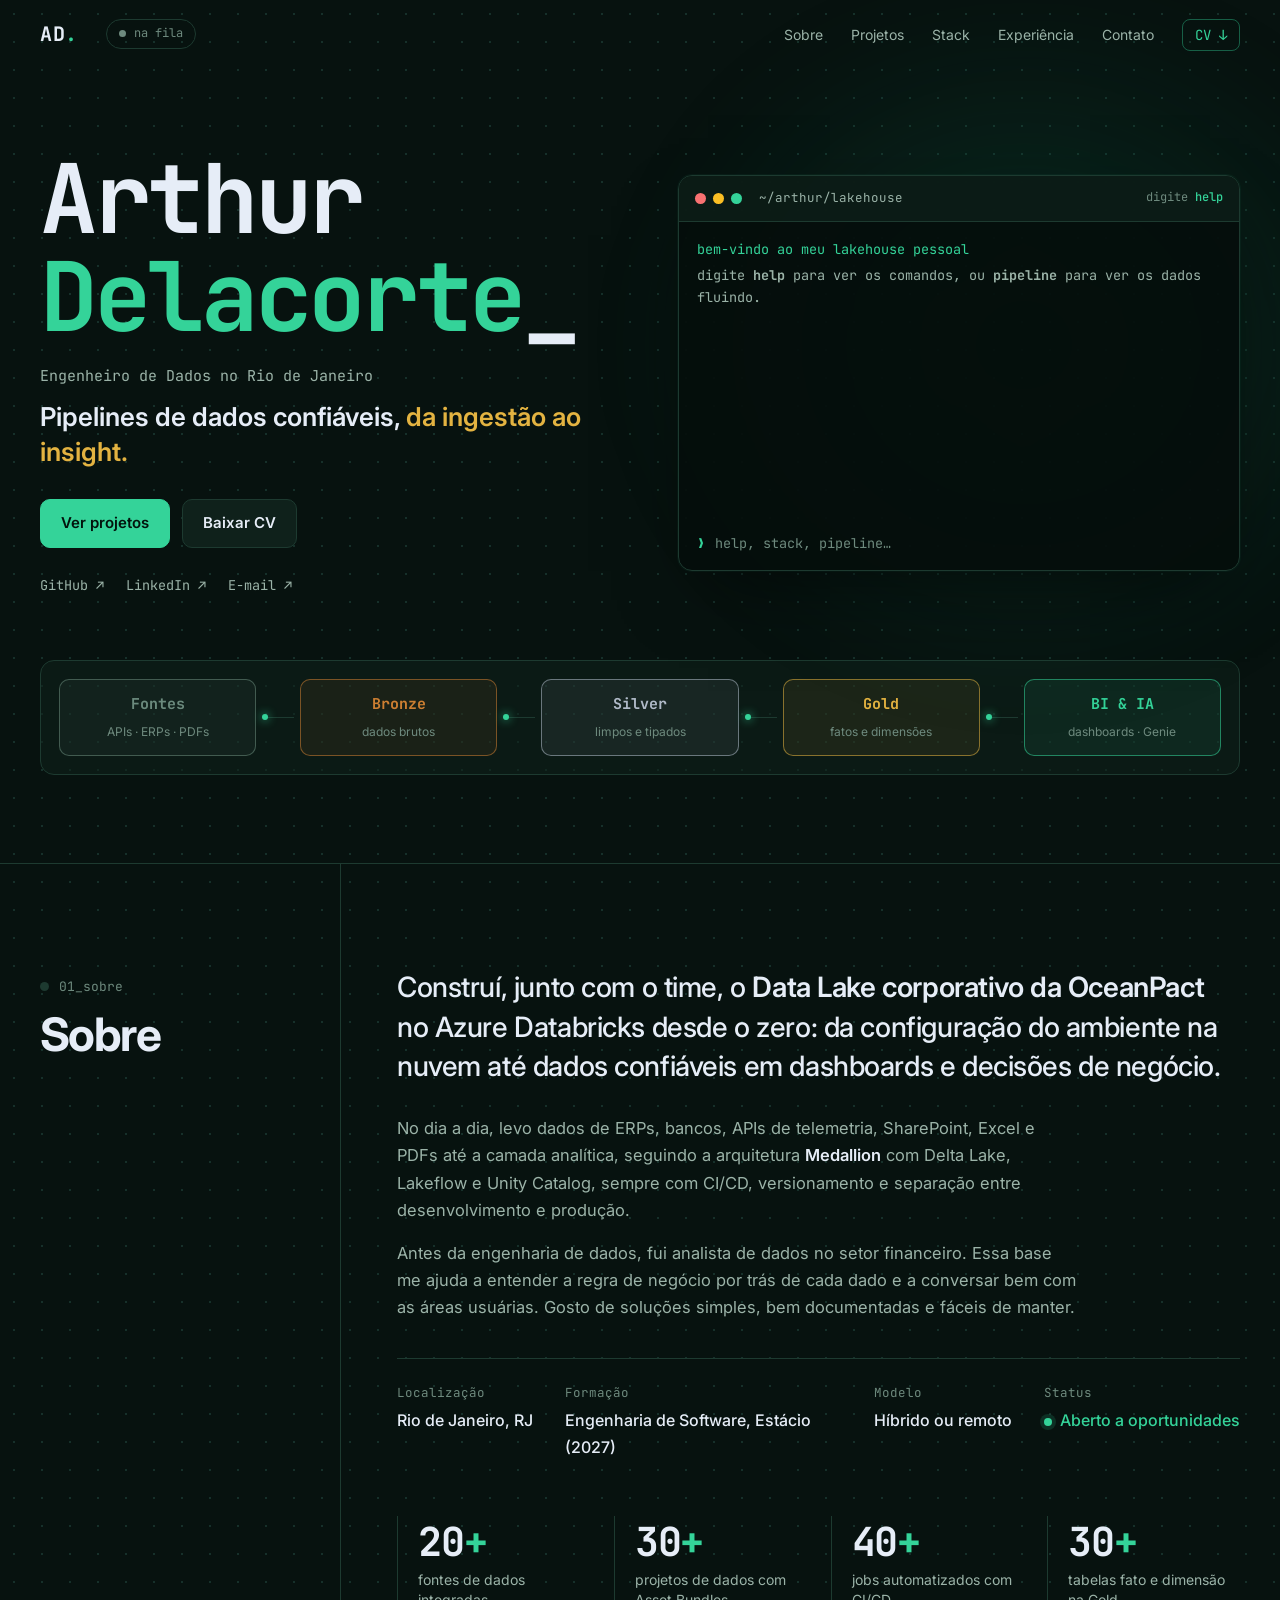
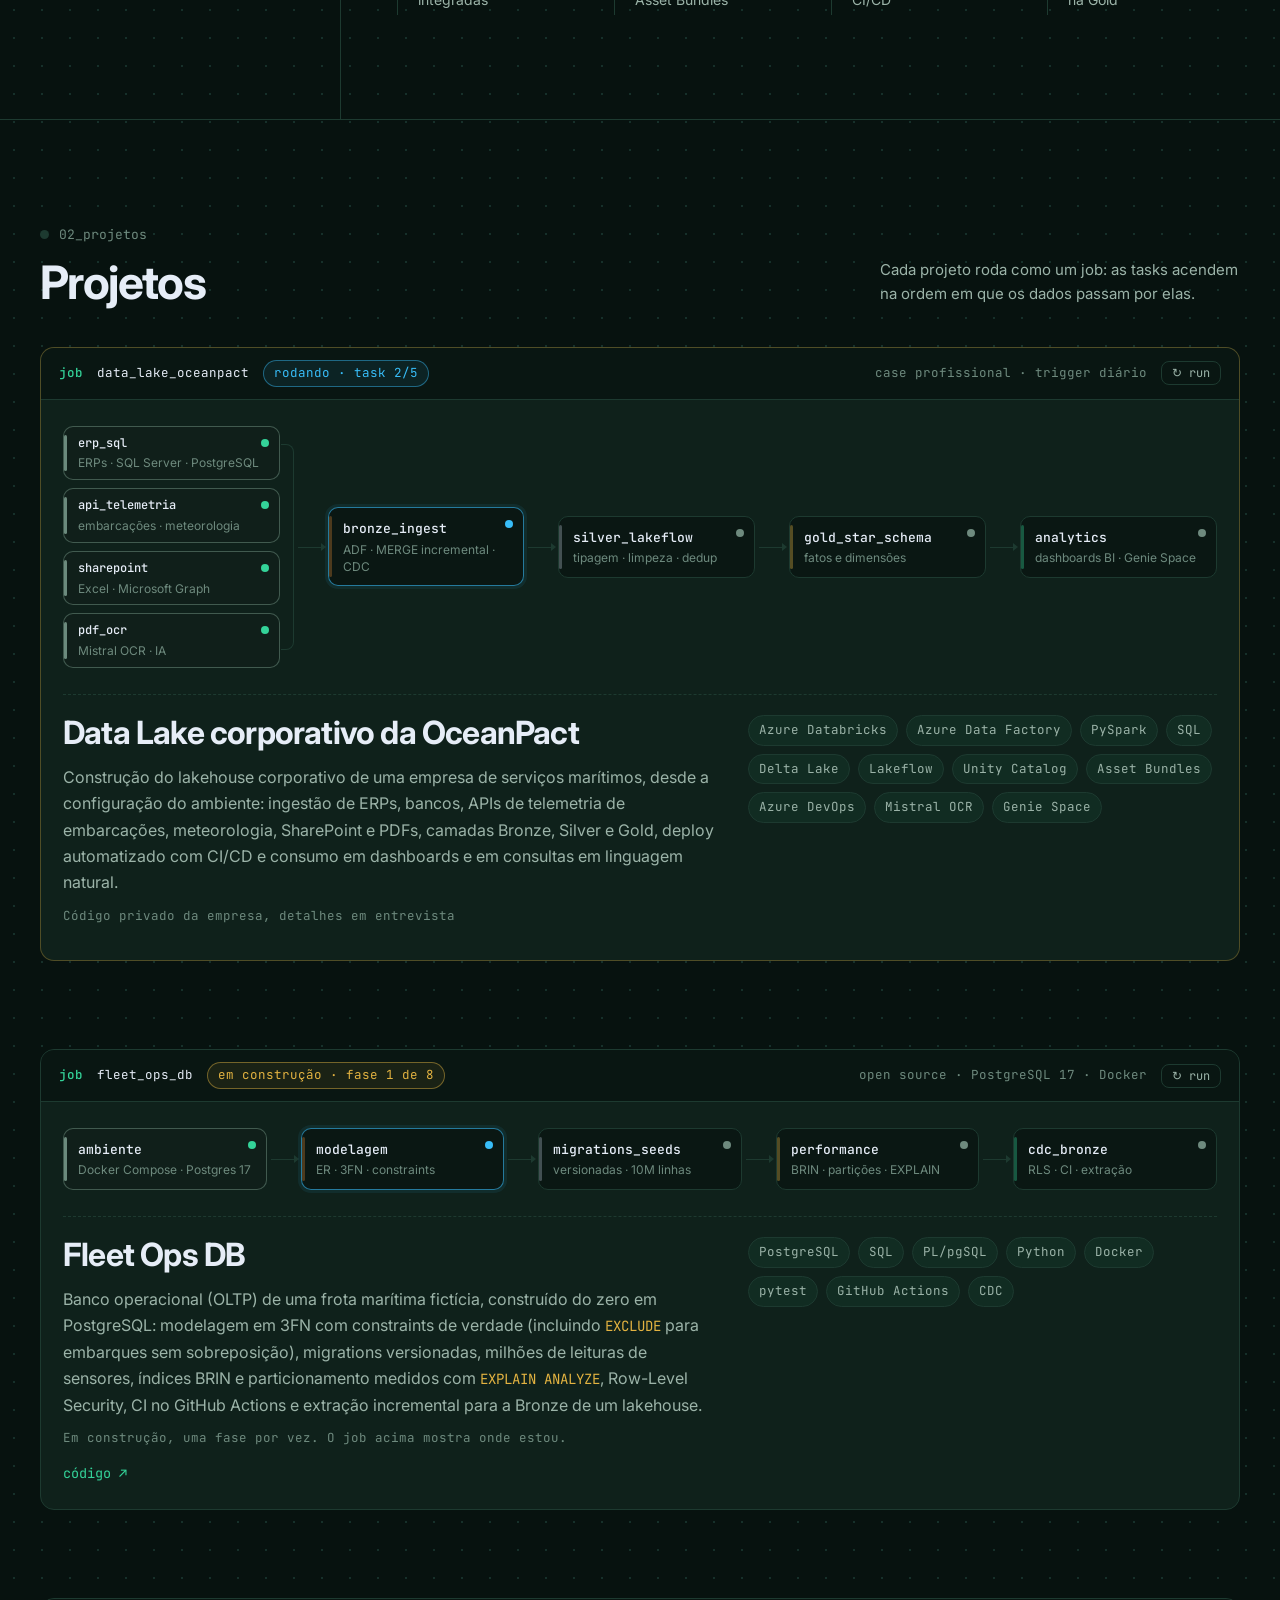
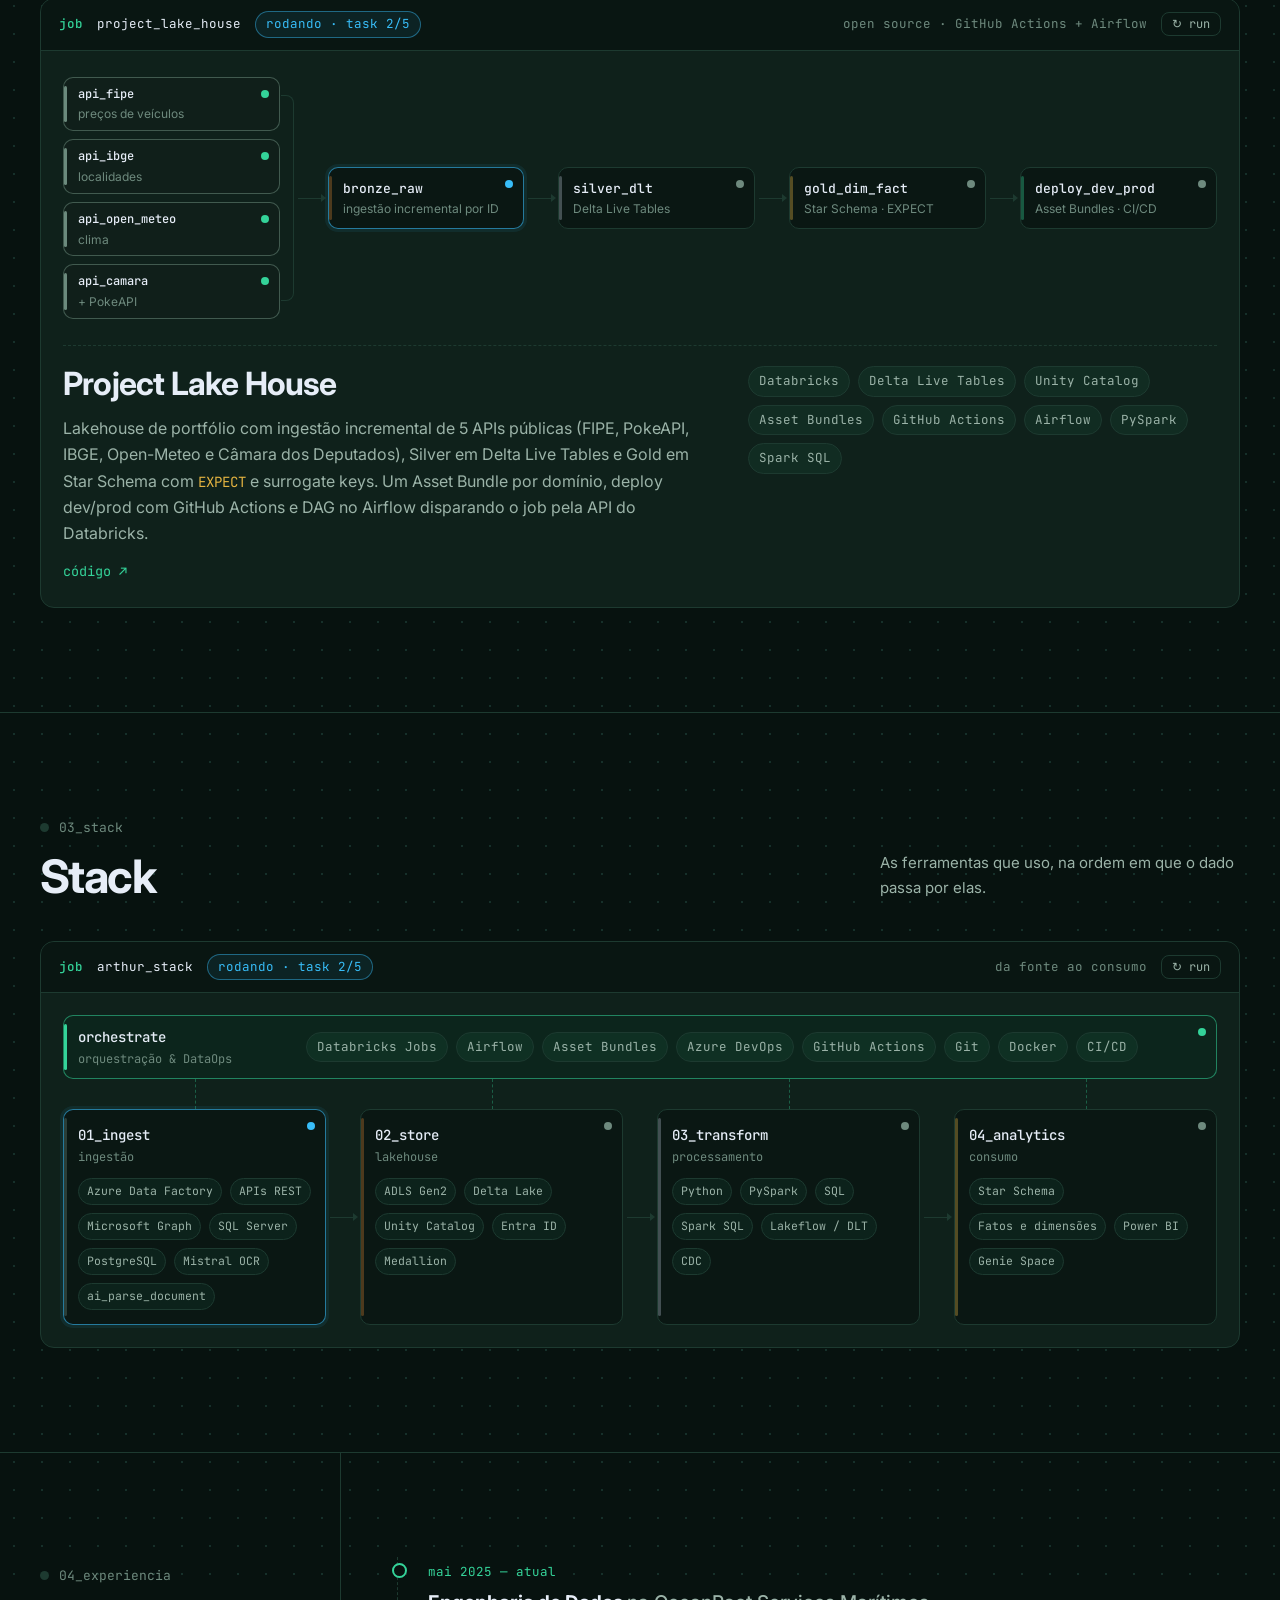
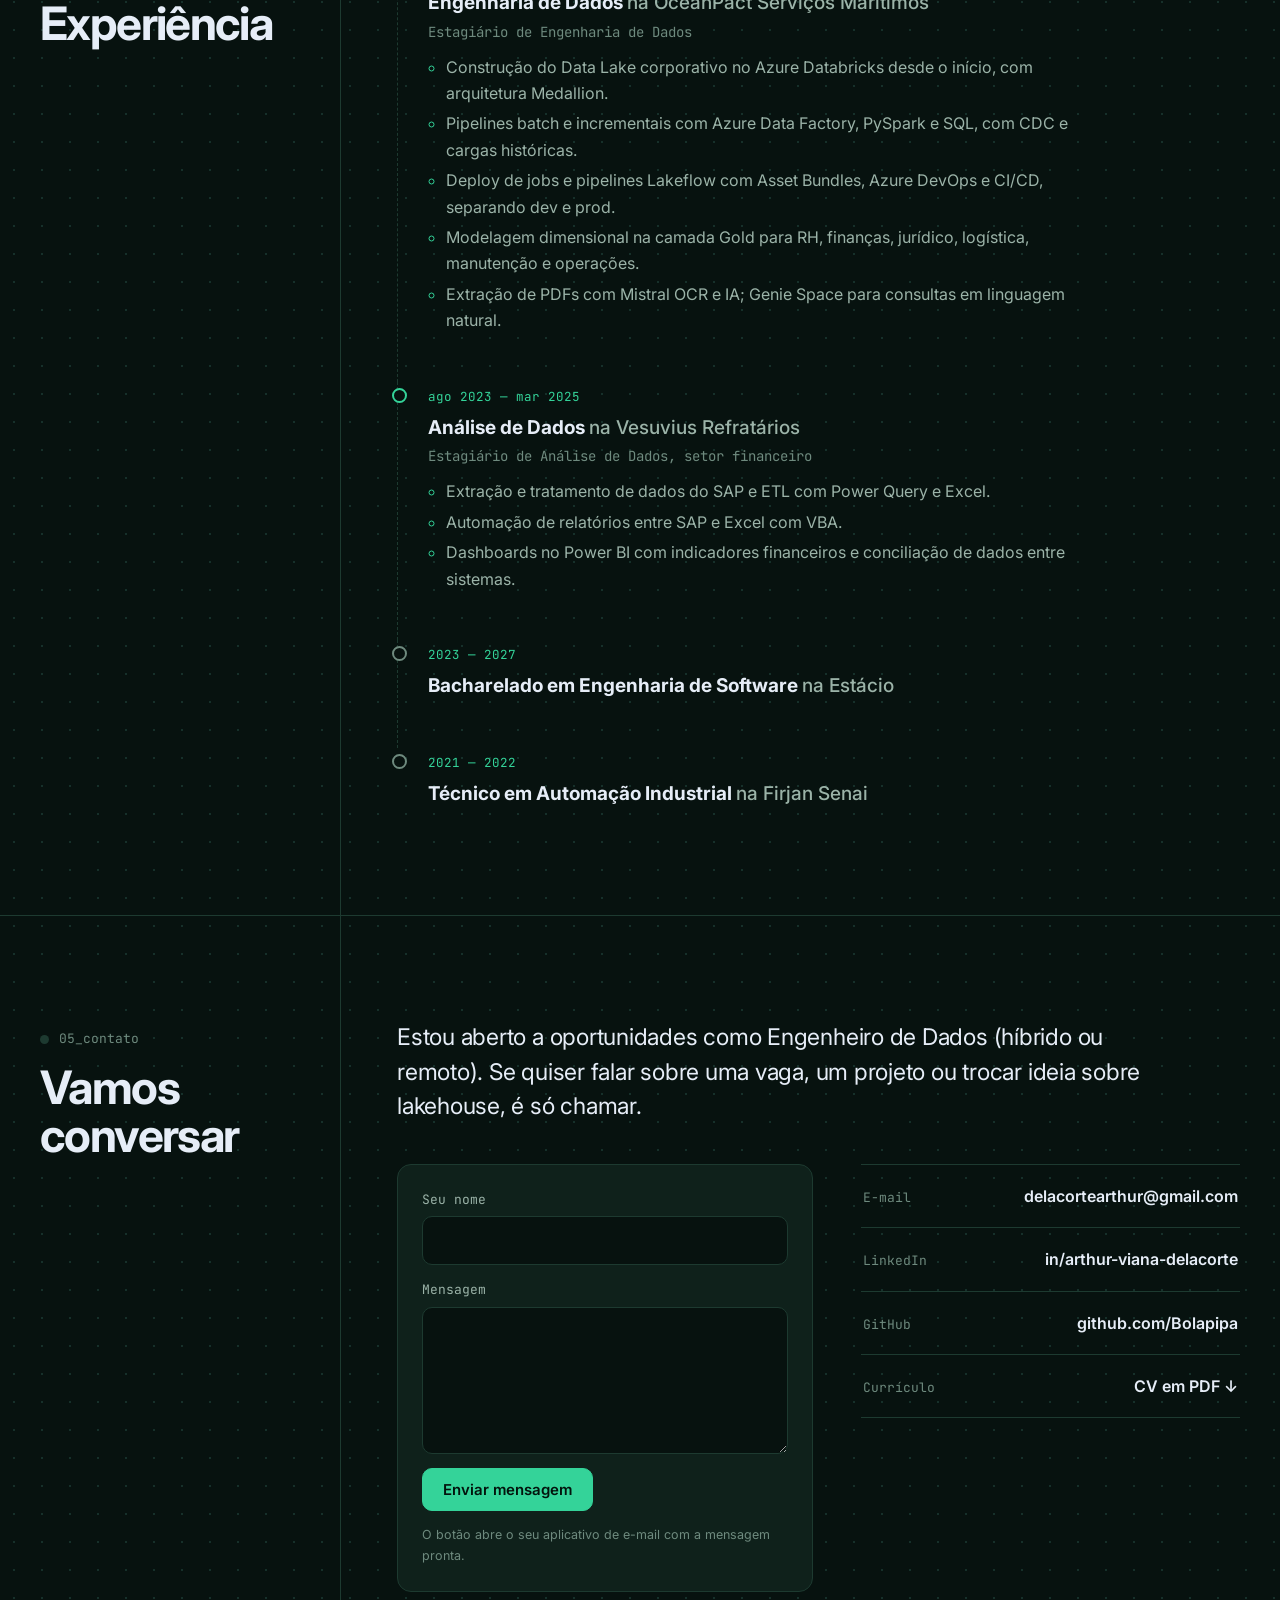
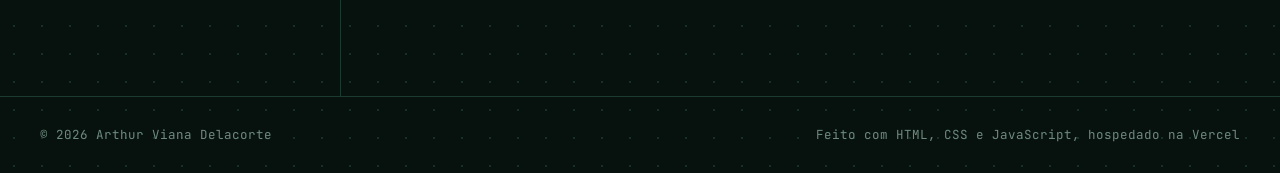
==== index.html @ f9a46f16 "feat: novo layout, projeto Fleet Ops DB e terminal mais completo - Seções como tasks de um job: esta" ====
<!doctype html>
<html lang="pt-BR">
<head>
  <meta charset="utf-8">
  <meta name="viewport" content="width=device-width, initial-scale=1">
  <title>Arthur Delacorte · Engenheiro de Dados</title>
  <meta name="description" content="Portfólio de Arthur Viana Delacorte, Engenheiro de Dados no Rio de Janeiro: Azure Databricks, PySpark, SQL, Python, Delta Lake e arquitetura Medallion.">
  <link rel="canonical" href="https://arthurdelacorte.vercel.app/">

  <!-- Prévia ao compartilhar o link (LinkedIn, WhatsApp, Slack etc.) -->
  <meta property="og:title" content="Portfólio · Arthur Delacorte · Engenheiro de Dados">
  <meta property="og:description" content="Pipelines de dados confiáveis, da ingestão ao insight. Projetos com Azure Databricks, Medallion e CI/CD.">
  <meta property="og:type" content="website">
  <meta property="og:url" content="https://arthurdelacorte.vercel.app/">
  <meta property="og:locale" content="pt_BR">
  <meta property="og:image" content="https://arthurdelacorte.vercel.app/assets/og-image.png">
  <meta property="og:image:width" content="1200">
  <meta property="og:image:height" content="627">
  <meta property="og:image:alt" content="Arthur Delacorte, Engenheiro de Dados: pipeline Fontes, Bronze, Silver, Gold, BI e IA">
  <meta name="twitter:card" content="summary_large_image">
  <meta name="theme-color" content="#07120f">

  <!-- Ícone simples gerado em SVG (iniciais) -->
  <link rel="icon" href="data:image/svg+xml,%3Csvg xmlns='http://www.w3.org/2000/svg' viewBox='0 0 64 64'%3E%3Crect width='64' height='64' rx='14' fill='%2307120f'/%3E%3Ctext x='50%25' y='56%25' text-anchor='middle' dominant-baseline='middle' font-family='monospace' font-weight='700' font-size='28' fill='%2334d399'%3EAD%3C/text%3E%3C/svg%3E">

  <!-- Fontes: Inter (texto) e JetBrains Mono (terminal e detalhes) -->
  <link rel="preconnect" href="https://fonts.googleapis.com">
  <link rel="preconnect" href="https://fonts.gstatic.com" crossorigin>
  <link href="https://fonts.googleapis.com/css2?family=Inter:wght@400;500;600;700;800&family=JetBrains+Mono:wght@400;500;700&display=swap" rel="stylesheet">

  <link rel="stylesheet" href="style.css">
</head>
<body>
  <a class="skip" href="#conteudo">Pular para o conteúdo</a>

  <!-- ================= Navegação ================= -->
  <header class="nav" id="nav">
    <div class="nav__inner">
      <a class="nav__logo" href="#inicio" aria-label="Início">AD<span>.</span></a>

      <!-- Progresso da página como execução de um job: atualizado ao rolar -->
      <p class="nav__run" id="navRun" aria-hidden="true"><span class="nav__run-ponto"></span><span id="navRunTexto">na fila</span></p>

      <nav aria-label="Seções">
        <ul class="nav__links" id="menu">
          <li><a href="#sobre">Sobre</a></li>
          <li><a href="#projetos">Projetos</a></li>
          <li><a href="#stack">Stack</a></li>
          <li><a href="#experiencia">Experiência</a></li>
          <li><a href="#contato">Contato</a></li>
          <li><a class="nav__cv" href="assets/CV_Arthur_Delacorte.pdf" target="_blank" rel="noopener">CV ↓</a></li>
        </ul>
      </nav>

      <button class="nav__toggle" id="menuToggle" aria-label="Abrir menu" aria-expanded="false" aria-controls="menu">
        <span></span><span></span><span></span>
      </button>
    </div>
  </header>

  <main id="conteudo">
    <!-- ================= Hero ================= -->
    <section class="hero" id="inicio">
      <div class="container hero__grid">
        <div class="hero__texto">
          <h1 class="hero__nome">
            <span>Arthur</span>
            <span class="hero__sobrenome">Delacorte<span class="cursor" aria-hidden="true">_</span></span>
          </h1>
          <p class="hero__cargo">Engenheiro de Dados no Rio de Janeiro</p>
          <p class="hero__tagline">Pipelines de dados confiáveis, <em>da ingestão ao insight.</em></p>

          <div class="hero__acoes">
            <a class="btn btn--primario" href="#projetos">Ver projetos</a>
            <a class="btn" href="assets/CV_Arthur_Delacorte.pdf" target="_blank" rel="noopener">Baixar CV</a>
          </div>

          <ul class="hero__social">
            <li><a href="https://github.com/Bolapipa" target="_blank" rel="noopener">GitHub ↗</a></li>
            <li><a href="https://www.linkedin.com/in/arthur-viana-delacorte" target="_blank" rel="noopener">LinkedIn ↗</a></li>
            <li><a href="mailto:delacortearthur@gmail.com">E-mail ↗</a></li>
          </ul>
        </div>

        <!-- Terminal interativo -->
        <div class="terminal" id="terminal" aria-label="Terminal interativo">
          <div class="terminal__barra">
            <span class="ponto ponto--r"></span><span class="ponto ponto--a"></span><span class="ponto ponto--v"></span>
            <span class="terminal__titulo">~/arthur/lakehouse</span>
            <span class="terminal__dica">digite <b>help</b></span>
          </div>
          <div class="terminal__corpo" id="terminalCorpo" role="log" aria-live="polite"></div>
          <form class="terminal__linha" id="terminalForm" autocomplete="off">
            <label for="terminalInput" class="prompt">❯</label>
            <input id="terminalInput" type="text" spellcheck="false" aria-label="Comando do terminal" placeholder="help, stack, pipeline…">
          </form>
        </div>
      </div>

      <!-- Faixa do pipeline Medallion animado -->
      <div class="container">
        <div class="pipeline" aria-label="Fluxo Medallion: Fontes, Bronze, Silver, Gold, BI e IA">
          <div class="pipeline__etapa" style="--cor: var(--fonte)"><b>Fontes</b><small>APIs · ERPs · PDFs</small></div>
          <div class="pipeline__seta"><i></i></div>
          <div class="pipeline__etapa" style="--cor: var(--bronze)"><b>Bronze</b><small>dados brutos</small></div>
          <div class="pipeline__seta"><i></i></div>
          <div class="pipeline__etapa" style="--cor: var(--silver)"><b>Silver</b><small>limpos e tipados</small></div>
          <div class="pipeline__seta"><i></i></div>
          <div class="pipeline__etapa" style="--cor: var(--gold)"><b>Gold</b><small>fatos e dimensões</small></div>
          <div class="pipeline__seta"><i></i></div>
          <div class="pipeline__etapa" style="--cor: var(--acento)"><b>BI &amp; IA</b><small>dashboards · Genie</small></div>
        </div>
      </div>
    </section>

    <!--
      Cada seção é uma task do job "portfolio". Ao rolar, a task da seção na tela fica "rodando",
      as anteriores ficam concluídas e as seguintes, na fila (ver main.js).
    -->

    <!-- ================= Sobre ================= -->
    <section class="secao" id="sobre" data-task>
      <div class="container secao__grid">
        <header class="secao__lado">
          <p class="task"><span class="task__estado"></span><span class="task__nome">01_sobre</span></p>
          <h2 class="secao__titulo">Sobre</h2>
        </header>

        <div class="secao__conteudo">
          <p class="sobre__lead revelar">
            Construí, junto com o time, o <strong>Data Lake corporativo da OceanPact</strong> no Azure Databricks
            desde o zero: da configuração do ambiente na nuvem até dados confiáveis em dashboards e decisões de negócio.
          </p>
          <div class="sobre__texto revelar">
            <p>
              No dia a dia, levo dados de ERPs, bancos, APIs de telemetria, SharePoint, Excel e PDFs até a camada
              analítica, seguindo a arquitetura <strong>Medallion</strong> com Delta Lake, Lakeflow e Unity Catalog,
              sempre com CI/CD, versionamento e separação entre desenvolvimento e produção.
            </p>
            <p>
              Antes da engenharia de dados, fui analista de dados no setor financeiro. Essa base me ajuda a entender a
              regra de negócio por trás de cada dado e a conversar bem com as áreas usuárias. Gosto de soluções
              simples, bem documentadas e fáceis de manter.
            </p>
          </div>

          <dl class="sobre__meta revelar">
            <div><dt>Localização</dt><dd>Rio de Janeiro, RJ</dd></div>
            <div><dt>Formação</dt><dd>Engenharia de Software, Estácio (2027)</dd></div>
            <div><dt>Modelo</dt><dd>Híbrido ou remoto</dd></div>
            <div><dt>Status</dt><dd class="sobre__status"><span class="status"></span>Aberto a oportunidades</dd></div>
          </dl>

          <!-- Números de escopo do trabalho na OceanPact -->
          <ul class="numeros revelar">
            <li><b data-contar="20">0</b><span>fontes de dados integradas</span></li>
            <li><b data-contar="30">0</b><span>projetos de dados com Asset Bundles</span></li>
            <li><b data-contar="40">0</b><span>jobs automatizados com CI/CD</span></li>
            <li><b data-contar="30">0</b><span>tabelas fato e dimensão na Gold</span></li>
          </ul>
        </div>
      </div>
    </section>

    <!-- ================= Projetos ================= -->
    <section class="secao secao--larga" id="projetos" data-task>
      <div class="container secao__grid">
        <header class="secao__lado">
          <p class="task"><span class="task__estado"></span><span class="task__nome">02_projetos</span></p>
          <h2 class="secao__titulo">Projetos</h2>
          <p class="secao__resumo">Cada projeto roda como um job: as tasks acendem na ordem em que os dados passam por elas.</p>
        </header>

        <div class="secao__conteudo projetos">
          <!-- Projeto: case profissional, desenhado como um job orquestrado -->
          <article class="job job--destaque revelar" data-dag>
            <header class="job__barra">
              <span class="job__nome"><b>job</b> data_lake_oceanpact</span>
              <span class="job__status" data-status>na fila</span>
              <span class="job__meta">case profissional · trigger diário</span>
              <button class="job__rerun" type="button" data-rerun aria-label="Executar o job de novo">↻ run</button>
            </header>

            <!-- DAG: fontes convergem para a Bronze e seguem até o consumo -->
            <div class="dag">
              <div class="dag__col dag__col--fontes">
                <div class="no no--fonte" data-ordem="0"><span class="no__estado"></span><b>erp_sql</b><small>ERPs · SQL Server · PostgreSQL</small></div>
                <div class="no no--fonte" data-ordem="0"><span class="no__estado"></span><b>api_telemetria</b><small>embarcações · meteorologia</small></div>
                <div class="no no--fonte" data-ordem="0"><span class="no__estado"></span><b>sharepoint</b><small>Excel · Microsoft Graph</small></div>
                <div class="no no--fonte" data-ordem="0"><span class="no__estado"></span><b>pdf_ocr</b><small>Mistral OCR · IA</small></div>
              </div>
              <div class="dag__aresta"><i></i></div>
              <div class="dag__col">
                <div class="no" data-ordem="1" style="--cor: var(--bronze)"><span class="no__estado"></span><b>bronze_ingest</b><small>ADF · MERGE incremental · CDC</small></div>
              </div>
              <div class="dag__aresta"><i></i></div>
              <div class="dag__col">
                <div class="no" data-ordem="2" style="--cor: var(--silver)"><span class="no__estado"></span><b>silver_lakeflow</b><small>tipagem · limpeza · dedup</small></div>
              </div>
              <div class="dag__aresta"><i></i></div>
              <div class="dag__col">
                <div class="no" data-ordem="3" style="--cor: var(--gold)"><span class="no__estado"></span><b>gold_star_schema</b><small>fatos e dimensões</small></div>
              </div>
              <div class="dag__aresta"><i></i></div>
              <div class="dag__col">
                <div class="no" data-ordem="4" style="--cor: var(--acento)"><span class="no__estado"></span><b>analytics</b><small>dashboards BI · Genie Space</small></div>
              </div>
            </div>

            <div class="job__info">
              <div>
                <h3>Data Lake corporativo da OceanPact</h3>
                <p>
                  Construção do lakehouse corporativo de uma empresa de serviços marítimos, desde a configuração do
                  ambiente: ingestão de ERPs, bancos, APIs de telemetria de embarcações, meteorologia, SharePoint e PDFs,
                  camadas Bronze, Silver e Gold, deploy automatizado com CI/CD e consumo em dashboards e em consultas em
                  linguagem natural.
                </p>
                <p class="job__nota">Código privado da empresa, detalhes em entrevista</p>
              </div>
              <ul class="chips">
                <li>Azure Databricks</li><li>Azure Data Factory</li><li>PySpark</li><li>SQL</li><li>Delta Lake</li>
                <li>Lakeflow</li><li>Unity Catalog</li><li>Asset Bundles</li><li>Azure DevOps</li><li>Mistral OCR</li><li>Genie Space</li>
              </ul>
            </div>
          </article>

          <!-- Projeto: banco operacional em construção. data-parcial = quantas etapas já terminaram -->
          <article class="job job--construcao revelar" data-dag data-parcial="1" data-parcial-texto="em construção · fase 1 de 8">
            <header class="job__barra">
              <span class="job__nome"><b>job</b> fleet_ops_db</span>
              <span class="job__status" data-status>na fila</span>
              <span class="job__meta">open source · PostgreSQL 17 · Docker</span>
              <button class="job__rerun" type="button" data-rerun aria-label="Executar o job de novo">↻ run</button>
            </header>

            <div class="dag">
              <div class="dag__col">
                <div class="no" data-ordem="0" style="--cor: var(--fonte)"><span class="no__estado"></span><b>ambiente</b><small>Docker Compose · Postgres 17</small></div>
              </div>
              <div class="dag__aresta"><i></i></div>
              <div class="dag__col">
                <div class="no" data-ordem="1" style="--cor: var(--bronze)"><span class="no__estado"></span><b>modelagem</b><small>ER · 3FN · constraints</small></div>
              </div>
              <div class="dag__aresta"><i></i></div>
              <div class="dag__col">
                <div class="no" data-ordem="2" style="--cor: var(--silver)"><span class="no__estado"></span><b>migrations_seeds</b><small>versionadas · 10M linhas</small></div>
              </div>
              <div class="dag__aresta"><i></i></div>
              <div class="dag__col">
                <div class="no" data-ordem="3" style="--cor: var(--gold)"><span class="no__estado"></span><b>performance</b><small>BRIN · partições · EXPLAIN</small></div>
              </div>
              <div class="dag__aresta"><i></i></div>
              <div class="dag__col">
                <div class="no" data-ordem="4" style="--cor: var(--acento)"><span class="no__estado"></span><b>cdc_bronze</b><small>RLS · CI · extração</small></div>
              </div>
            </div>

            <div class="job__info">
              <div>
                <h3>Fleet Ops DB</h3>
                <p>
                  Banco operacional (OLTP) de uma frota marítima fictícia, construído do zero em PostgreSQL: modelagem
                  em 3FN com constraints de verdade (incluindo <code>EXCLUDE</code> para embarques sem sobreposição),
                  migrations versionadas, milhões de leituras de sensores, índices BRIN e particionamento medidos com
                  <code>EXPLAIN ANALYZE</code>, Row-Level Security, CI no GitHub Actions e extração incremental para a
                  Bronze de um lakehouse.
                </p>
                <p class="job__nota">Em construção, uma fase por vez. O job acima mostra onde estou.</p>
                <a class="projeto__link" href="https://github.com/Bolapipa/fleet-ops-db" target="_blank" rel="noopener">código ↗</a>
              </div>
              <ul class="chips">
                <li>PostgreSQL</li><li>SQL</li><li>PL/pgSQL</li><li>Python</li><li>Docker</li>
                <li>pytest</li><li>GitHub Actions</li><li>CDC</li>
              </ul>
            </div>
          </article>

          <!-- Projeto: portfólio open source -->
          <article class="job revelar" data-dag>
            <header class="job__barra">
              <span class="job__nome"><b>job</b> project_lake_house</span>
              <span class="job__status" data-status>na fila</span>
              <span class="job__meta">open source · GitHub Actions + Airflow</span>
              <button class="job__rerun" type="button" data-rerun aria-label="Executar o job de novo">↻ run</button>
            </header>

            <div class="dag">
              <div class="dag__col dag__col--fontes">
                <div class="no no--fonte" data-ordem="0"><span class="no__estado"></span><b>api_fipe</b><small>preços de veículos</small></div>
                <div class="no no--fonte" data-ordem="0"><span class="no__estado"></span><b>api_ibge</b><small>localidades</small></div>
                <div class="no no--fonte" data-ordem="0"><span class="no__estado"></span><b>api_open_meteo</b><small>clima</small></div>
                <div class="no no--fonte" data-ordem="0"><span class="no__estado"></span><b>api_camara</b><small>+ PokeAPI</small></div>
              </div>
              <div class="dag__aresta"><i></i></div>
              <div class="dag__col">
                <div class="no" data-ordem="1" style="--cor: var(--bronze)"><span class="no__estado"></span><b>bronze_raw</b><small>ingestão incremental por ID</small></div>
              </div>
              <div class="dag__aresta"><i></i></div>
              <div class="dag__col">
                <div class="no" data-ordem="2" style="--cor: var(--silver)"><span class="no__estado"></span><b>silver_dlt</b><small>Delta Live Tables</small></div>
              </div>
              <div class="dag__aresta"><i></i></div>
              <div class="dag__col">
                <div class="no" data-ordem="3" style="--cor: var(--gold)"><span class="no__estado"></span><b>gold_dim_fact</b><small>Star Schema · EXPECT</small></div>
              </div>
              <div class="dag__aresta"><i></i></div>
              <div class="dag__col">
                <div class="no" data-ordem="4" style="--cor: var(--acento)"><span class="no__estado"></span><b>deploy_dev_prod</b><small>Asset Bundles · CI/CD</small></div>
              </div>
            </div>

            <div class="job__info">
              <div>
                <h3>Project Lake House</h3>
                <p>
                  Lakehouse de portfólio com ingestão incremental de 5 APIs públicas (FIPE, PokeAPI, IBGE, Open-Meteo e
                  Câmara dos Deputados), Silver em Delta Live Tables e Gold em Star Schema com <code>EXPECT</code> e
                  surrogate keys. Um Asset Bundle por domínio, deploy dev/prod com GitHub Actions e DAG no Airflow
                  disparando o job pela API do Databricks.
                </p>
                <a class="projeto__link" href="https://github.com/Bolapipa/project_lake_house" target="_blank" rel="noopener">código ↗</a>
              </div>
              <ul class="chips">
                <li>Databricks</li><li>Delta Live Tables</li><li>Unity Catalog</li><li>Asset Bundles</li>
                <li>GitHub Actions</li><li>Airflow</li><li>PySpark</li><li>Spark SQL</li>
              </ul>
            </div>
          </article>
        </div>
      </div>
    </section>

    <!-- ================= Stack ================= -->
    <section class="secao secao--larga" id="stack" data-task>
      <div class="container secao__grid">
        <header class="secao__lado">
          <p class="task"><span class="task__estado"></span><span class="task__nome">03_stack</span></p>
          <h2 class="secao__titulo">Stack</h2>
          <p class="secao__resumo">As ferramentas que uso, na ordem em que o dado passa por elas.</p>
        </header>

        <div class="secao__conteudo">
          <!-- Stack desenhada como um job: o orquestrador dispara as etapas em sequência -->
          <div class="job stack-job revelar" data-dag>
            <header class="job__barra">
              <span class="job__nome"><b>job</b> arthur_stack</span>
              <span class="job__status" data-status>na fila</span>
              <span class="job__meta">da fonte ao consumo</span>
              <button class="job__rerun" type="button" data-rerun aria-label="Executar o job de novo">↻ run</button>
            </header>

            <!-- Orquestrador: roda primeiro e dispara as etapas -->
            <div class="no orquestrador" data-ordem="0" style="--cor: var(--acento)">
              <div class="etapa__topo"><span class="no__estado"></span><b>orchestrate</b><small>orquestração &amp; DataOps</small></div>
              <ul class="chips"><li>Databricks Jobs</li><li>Airflow</li><li>Asset Bundles</li><li>Azure DevOps</li><li>GitHub Actions</li><li>Git</li><li>Docker</li><li>CI/CD</li></ul>
            </div>

            <div class="stack-fluxo">
              <div class="no etapa" data-ordem="1" style="--cor: var(--fonte)">
                <div class="etapa__topo"><span class="no__estado"></span><b>01_ingest</b><small>ingestão</small></div>
                <ul class="chips"><li>Azure Data Factory</li><li>APIs REST</li><li>Microsoft Graph</li><li>SQL Server</li><li>PostgreSQL</li><li>Mistral OCR</li><li>ai_parse_document</li></ul>
              </div>
              <div class="dag__aresta"><i></i></div>
              <div class="no etapa" data-ordem="2" style="--cor: var(--bronze)">
                <div class="etapa__topo"><span class="no__estado"></span><b>02_store</b><small>lakehouse</small></div>
                <ul class="chips"><li>ADLS Gen2</li><li>Delta Lake</li><li>Unity Catalog</li><li>Entra ID</li><li>Medallion</li></ul>
              </div>
              <div class="dag__aresta"><i></i></div>
              <div class="no etapa" data-ordem="3" style="--cor: var(--silver)">
                <div class="etapa__topo"><span class="no__estado"></span><b>03_transform</b><small>processamento</small></div>
                <ul class="chips"><li>Python</li><li>PySpark</li><li>SQL</li><li>Spark SQL</li><li>Lakeflow / DLT</li><li>CDC</li></ul>
              </div>
              <div class="dag__aresta"><i></i></div>
              <div class="no etapa" data-ordem="4" style="--cor: var(--gold)">
                <div class="etapa__topo"><span class="no__estado"></span><b>04_analytics</b><small>consumo</small></div>
                <ul class="chips"><li>Star Schema</li><li>Fatos e dimensões</li><li>Power BI</li><li>Genie Space</li></ul>
              </div>
            </div>
          </div>
        </div>
      </div>
    </section>

    <!-- ================= Experiência ================= -->
    <section class="secao" id="experiencia" data-task>
      <div class="container secao__grid">
        <header class="secao__lado">
          <p class="task"><span class="task__estado"></span><span class="task__nome">04_experiencia</span></p>
          <h2 class="secao__titulo">Experiência</h2>
        </header>

        <ol class="secao__conteudo timeline">
          <li class="revelar">
            <span class="timeline__data">mai 2025 — atual</span>
            <h3>Engenharia de Dados <em>na OceanPact Serviços Marítimos</em></h3>
            <p class="timeline__cargo">Estagiário de Engenharia de Dados</p>
            <ul>
              <li>Construção do Data Lake corporativo no Azure Databricks desde o início, com arquitetura Medallion.</li>
              <li>Pipelines batch e incrementais com Azure Data Factory, PySpark e SQL, com CDC e cargas históricas.</li>
              <li>Deploy de jobs e pipelines Lakeflow com Asset Bundles, Azure DevOps e CI/CD, separando dev e prod.</li>
              <li>Modelagem dimensional na camada Gold para RH, finanças, jurídico, logística, manutenção e operações.</li>
              <li>Extração de PDFs com Mistral OCR e IA; Genie Space para consultas em linguagem natural.</li>
            </ul>
          </li>
          <li class="revelar">
            <span class="timeline__data">ago 2023 — mar 2025</span>
            <h3>Análise de Dados <em>na Vesuvius Refratários</em></h3>
            <p class="timeline__cargo">Estagiário de Análise de Dados, setor financeiro</p>
            <ul>
              <li>Extração e tratamento de dados do SAP e ETL com Power Query e Excel.</li>
              <li>Automação de relatórios entre SAP e Excel com VBA.</li>
              <li>Dashboards no Power BI com indicadores financeiros e conciliação de dados entre sistemas.</li>
            </ul>
          </li>
          <li class="revelar timeline__edu">
            <span class="timeline__data">2023 — 2027</span>
            <h3>Bacharelado em Engenharia de Software <em>na Estácio</em></h3>
          </li>
          <li class="revelar timeline__edu">
            <span class="timeline__data">2021 — 2022</span>
            <h3>Técnico em Automação Industrial <em>na Firjan Senai</em></h3>
          </li>
        </ol>
      </div>
    </section>

    <!-- ================= Contato ================= -->
    <section class="secao" id="contato" data-task>
      <div class="container secao__grid">
        <header class="secao__lado">
          <p class="task"><span class="task__estado"></span><span class="task__nome">05_contato</span></p>
          <h2 class="secao__titulo">Vamos conversar</h2>
        </header>

        <div class="secao__conteudo">
          <p class="contato__intro revelar">
            Estou aberto a oportunidades como Engenheiro de Dados (híbrido ou remoto). Se quiser falar sobre uma vaga,
            um projeto ou trocar ideia sobre lakehouse, é só chamar.
          </p>

          <div class="contato__grid">
            <!-- Formulário simples: abre o app de e-mail com a mensagem preenchida -->
            <form class="contato__form revelar" id="contatoForm">
              <label>Seu nome<input name="nome" type="text" autocomplete="name" required></label>
              <label>Mensagem<textarea name="mensagem" rows="5" required></textarea></label>
              <button class="btn btn--primario" type="submit">Enviar mensagem</button>
              <small>O botão abre o seu aplicativo de e-mail com a mensagem pronta.</small>
            </form>

            <ul class="contato__lista revelar">
              <li><a href="mailto:delacortearthur@gmail.com"><span>E-mail</span><b>delacortearthur@gmail.com</b></a></li>
              <li><a href="https://www.linkedin.com/in/arthur-viana-delacorte" target="_blank" rel="noopener"><span>LinkedIn</span><b>in/arthur-viana-delacorte</b></a></li>
              <li><a href="https://github.com/Bolapipa" target="_blank" rel="noopener"><span>GitHub</span><b>github.com/Bolapipa</b></a></li>
              <li><a href="assets/CV_Arthur_Delacorte.pdf" target="_blank" rel="noopener"><span>Currículo</span><b>CV em PDF ↓</b></a></li>
            </ul>
          </div>
        </div>
      </div>
    </section>
  </main>

  <footer class="rodape">
    <div class="container rodape__inner">
      <span>© <span id="ano">2026</span> Arthur Viana Delacorte</span>
      <span>Feito com HTML, CSS e JavaScript, hospedado na Vercel</span>
    </div>
  </footer>

  <script src="main.js"></script>
</body>
</html>
---- style.css ----
/* =========================================================
   Portfólio · Arthur Delacorte
   Identidade: azul-noite + ciano, com as cores das camadas Medallion
   ========================================================= */

:root {
  /* Fundo e superfícies */
  --fundo: #07120f;
  --fundo-2: #0c1a16;
  --superficie: #0f211b;
  --borda: #1d3a30;

  /* Texto */
  --texto: #e6edf7;
  --texto-suave: #9bb3a8;
  --texto-fraco: #6e8a7e;

  /* Destaques e camadas */
  --acento: #34d399;
  --acento-escuro: #10b981;
  --fonte: #6b8a7d;
  --bronze: #cd7f32;
  --silver: #b0bac8;
  --gold: #e3b341;

  /* Tipografia */
  --sans: "Inter", system-ui, -apple-system, "Segoe UI", Roboto, sans-serif;
  --mono: "JetBrains Mono", ui-monospace, "Cascadia Code", Consolas, monospace;

  /* Estado "rodando" das tasks */
  --rodando: #38bdf8;

  --raio: 14px;
  --largura: 1200px;
}

* { box-sizing: border-box; }
html { scroll-behavior: smooth; scroll-padding-top: 80px; }

body {
  margin: 0;
  background: var(--fundo);
  color: var(--texto);
  font-family: var(--sans);
  font-size: 16px;
  line-height: 1.65;
  -webkit-font-smoothing: antialiased;
  /* Grade de pontos discreta, igual ao banner do LinkedIn */
  background-image: radial-gradient(#16302a 1px, transparent 1px);
  background-size: 28px 28px;
}

a { color: inherit; text-decoration: none; }
code { font-family: var(--mono); font-size: .88em; color: var(--gold); }
strong { color: var(--texto); font-weight: 600; }

.container { width: min(var(--largura), 100% - 32px); margin-inline: auto; }

/* Link de acessibilidade */
.skip {
  position: absolute; left: 16px; top: -48px; z-index: 100;
  background: var(--acento); color: var(--fundo); padding: 8px 14px; border-radius: 8px; font-weight: 600;
}
.skip:focus { top: 12px; }

:focus-visible { outline: 2px solid var(--acento); outline-offset: 3px; border-radius: 6px; }

/* ================= Navegação ================= */

.nav {
  position: fixed; inset: 0 0 auto 0; z-index: 50;
  transition: background .3s, border-color .3s;
  border-bottom: 1px solid transparent;
}
.nav.nav--rolado {
  background: rgba(7, 18, 15, .82);
  backdrop-filter: blur(12px);
  border-bottom-color: var(--borda);
}
.nav__inner {
  width: min(var(--largura), 100% - 32px); margin-inline: auto;
  display: flex; align-items: center; justify-content: space-between; height: 68px;
}
.nav__logo { font-family: var(--mono); font-weight: 700; font-size: 20px; letter-spacing: .5px; }
.nav__logo span { color: var(--acento); }

.nav__links { display: flex; gap: 28px; list-style: none; margin: 0; padding: 0; align-items: center; }
.nav__links a { font-size: 14px; color: var(--texto-suave); transition: color .2s; }
.nav__links a:hover { color: var(--texto); }
.nav__links .nav__cv {
  font-family: var(--mono); color: var(--acento);
  border: 1px solid rgba(52, 211, 153, .4); padding: 6px 12px; border-radius: 8px;
}
.nav__links .nav__cv:hover { background: rgba(52, 211, 153, .1); color: var(--acento); }

/* Progresso da página como execução de um job */
.nav__run {
  margin: 0 auto 0 28px; display: flex; align-items: center; gap: 8px;
  font-family: var(--mono); font-size: 12px; color: var(--texto-fraco);
  padding: 4px 12px; border: 1px solid var(--borda); border-radius: 999px;
  opacity: 0; transition: opacity .3s, color .3s, border-color .3s;
}
.nav--rolado .nav__run { opacity: 1; }
.nav__run-ponto { width: 7px; height: 7px; border-radius: 50%; background: var(--texto-fraco); }
.nav__run[data-estado="rodando"] { color: var(--rodando); border-color: rgba(56, 189, 248, .35); }
.nav__run[data-estado="rodando"] .nav__run-ponto { background: var(--rodando); animation: pulsar-azul .9s ease-in-out infinite; }
.nav__run[data-estado="ok"] { color: var(--acento); border-color: rgba(52, 211, 153, .35); }
.nav__run[data-estado="ok"] .nav__run-ponto { background: var(--acento); }

.nav__toggle { display: none; background: none; border: 0; padding: 8px; cursor: pointer; }
.nav__toggle span { display: block; width: 22px; height: 2px; background: var(--texto); margin: 5px 0; transition: transform .25s, opacity .25s; }

/* ================= Botões e elementos comuns ================= */

.btn {
  display: inline-flex; align-items: center; gap: 8px;
  padding: 11px 20px; border-radius: 10px; font-weight: 600; font-size: 15px;
  border: 1px solid var(--borda); background: var(--superficie); color: var(--texto);
  transition: transform .15s, border-color .2s, background .2s; cursor: pointer; font-family: inherit;
}
.btn:hover { transform: translateY(-2px); border-color: var(--acento); }
.btn--primario { background: var(--acento); border-color: var(--acento); color: #03140d; }
.btn--primario:hover { background: #6ee7b7; }

.eyebrow {
  font-family: var(--mono); font-size: 13px; letter-spacing: 1.5px; text-transform: uppercase;
  color: var(--acento); margin: 0 0 18px;
}

.chips { list-style: none; padding: 0; margin: 0; display: flex; flex-wrap: wrap; gap: 8px; }
.chips li {
  font-family: var(--mono); font-size: 12.5px; color: var(--texto-suave);
  background: rgba(52, 211, 153, .06); border: 1px solid var(--borda);
  padding: 4px 10px; border-radius: 999px;
}

/* ================= Hero ================= */

.hero { padding: 150px 0 88px; position: relative; overflow: hidden; }
/* Brilho suave atrás do terminal */
.hero::before {
  content: ""; position: absolute; right: -10%; top: 0; width: 60%; height: 80%;
  background: radial-gradient(closest-side, rgba(6, 95, 70, .35), transparent);
  filter: blur(40px); pointer-events: none;
}
.hero__grid { display: grid; grid-template-columns: 1.05fr 1fr; gap: 48px; align-items: center; position: relative; }
/* Evita que itens da grade estourem a largura em telas pequenas */
.hero__grid > *, .sobre__grid > *, .contato__grid > *, .projetos > *, .stack > * { min-width: 0; }
body { overflow-x: hidden; }

.hero__nome {
  font-family: var(--mono); font-weight: 700; line-height: 1.02; margin: 0 0 18px;
  font-size: clamp(48px, 7.6vw, 96px); letter-spacing: -.045em;
}
.hero__nome span { display: block; }
.hero__sobrenome { color: var(--acento); }
.cursor { display: inline !important; color: var(--texto); animation: piscar 1.1s steps(1) infinite; }
@keyframes piscar { 50% { opacity: 0; } }

.hero__cargo { font-family: var(--mono); color: var(--texto-suave); margin: 0 0 10px; font-size: 15px; }
.hero__tagline { font-size: clamp(20px, 2.4vw, 26px); font-weight: 600; margin: 0 0 30px; line-height: 1.35; }
.hero__tagline em { font-style: normal; color: var(--gold); }

.hero__acoes { display: flex; gap: 12px; flex-wrap: wrap; margin-bottom: 26px; }
.hero__social { list-style: none; display: flex; gap: 22px; padding: 0; margin: 0; font-family: var(--mono); font-size: 13.5px; }
.hero__social a { color: var(--texto-suave); }
.hero__social a:hover { color: var(--acento); }

/* ================= Terminal ================= */

.terminal {
  background: rgba(5, 14, 11, .92); border: 1px solid var(--borda); border-radius: var(--raio);
  box-shadow: 0 30px 80px -30px rgba(0, 0, 0, .7), 0 0 0 1px rgba(52, 211, 153, .05);
  font-family: var(--mono); font-size: 13.5px; overflow: hidden;
}
.terminal__barra {
  display: flex; align-items: center; gap: 7px; padding: 12px 16px;
  border-bottom: 1px solid var(--borda); background: rgba(15, 33, 27, .7);
}
.ponto { width: 11px; height: 11px; border-radius: 50%; }
.ponto--r { background: #f87171; } .ponto--a { background: #fbbf24; } .ponto--v { background: #34d399; }
.terminal__titulo { margin-left: 10px; color: var(--texto-suave); font-size: 12.5px; }
.terminal__dica { margin-left: auto; color: var(--texto-fraco); font-size: 12px; }
.terminal__dica b { color: var(--acento); font-weight: 500; }

.terminal__corpo { height: 300px; overflow-y: auto; padding: 16px 18px 6px; scrollbar-width: thin; scrollbar-color: var(--borda) transparent; }
.terminal__corpo p { margin: 0 0 4px; white-space: pre-wrap; word-break: break-word; }
.t-cmd { color: var(--texto); } .t-cmd::before { content: "❯ "; color: var(--acento); }
.t-out { color: var(--texto-suave); }
.t-ok { color: #34d399; } .t-erro { color: #f87171; }
.t-b { color: var(--bronze); } .t-s { color: var(--silver); } .t-g { color: var(--gold); } .t-a { color: var(--acento); }
.t-fraco { color: var(--texto-fraco); }
.terminal__corpo .t-item { padding-left: 2ch; text-indent: -2ch; }
.terminal__corpo a { text-decoration: underline; text-decoration-color: rgba(52, 211, 153, .4); text-underline-offset: 3px; }
.terminal__corpo a:hover { text-decoration-color: var(--acento); }

/* Tabela do terminal: a coluna da esquerda se ajusta à maior chave, a da direita quebra linha sozinha */
.t-tab { display: grid; grid-template-columns: max-content minmax(0, 1fr); column-gap: 18px; row-gap: 3px; margin: 0 0 8px; }
.t-tab dt { color: var(--acento); }
.t-tab dd { margin: 0; color: var(--texto-suave); }
.t-bloco { margin: 2px 0 10px; }
.t-bloco p { margin: 0 0 2px; }

.terminal__linha { display: flex; align-items: center; gap: 8px; padding: 10px 18px 16px; }
.prompt { color: var(--acento); }
.terminal__linha input {
  flex: 1; background: transparent; border: 0; outline: none; color: var(--texto);
  font-family: var(--mono); font-size: 13.5px; caret-color: var(--acento);
}
.terminal__linha input::placeholder { color: var(--texto-fraco); }

/* ================= Faixa do pipeline ================= */

.pipeline {
  margin-top: 64px; display: flex; align-items: stretch; gap: 0;
  background: rgba(15, 33, 27, .55); border: 1px solid var(--borda); border-radius: var(--raio); padding: 18px;
}
.pipeline__etapa {
  flex: 1; text-align: center; padding: 12px 8px; border-radius: 10px;
  border: 1px solid color-mix(in srgb, var(--cor) 55%, transparent);
  background: color-mix(in srgb, var(--cor) 8%, transparent);
}
.pipeline__etapa b { display: block; font-family: var(--mono); font-size: 15px; color: var(--cor); }
.pipeline__etapa small { color: var(--texto-fraco); font-size: 12px; }

/* Seta com um ponto de dado "viajando" */
.pipeline__seta { width: 44px; position: relative; flex: none; }
.pipeline__seta::before { content: ""; position: absolute; left: 6px; right: 6px; top: 50%; height: 1px; background: var(--borda); }
.pipeline__seta i {
  position: absolute; top: calc(50% - 3px); left: 6px; width: 6px; height: 6px; border-radius: 50%;
  background: var(--acento); box-shadow: 0 0 10px var(--acento); animation: fluir 1.8s linear infinite;
}
.pipeline__seta:nth-of-type(4) i { animation-delay: .45s; }
.pipeline__seta:nth-of-type(6) i { animation-delay: .9s; }
.pipeline__seta:nth-of-type(8) i { animation-delay: 1.35s; }
@keyframes fluir { from { left: 6px; opacity: 0; } 20% { opacity: 1; } 80% { opacity: 1; } to { left: calc(100% - 12px); opacity: 0; } }

/* ================= Seções ================= */
/* Cada seção: coluna lateral fixa com a task e o título, conteúdo à direita, linhas finas separando tudo */

.secao { border-top: 1px solid var(--borda); }
.secao__grid { display: grid; grid-template-columns: 300px minmax(0, 1fr); }

.secao__lado { position: sticky; top: 0; align-self: start; padding: 112px 32px 0 0; }
.secao__conteudo { border-left: 1px solid var(--borda); padding: 104px 0 104px 56px; margin: 0; min-width: 0; }

.secao__titulo {
  margin: 14px 0 0; font-size: clamp(34px, 3.6vw, 48px); font-weight: 700;
  letter-spacing: -.035em; line-height: 1.04;
}
.secao__resumo { margin: 16px 0 0; color: var(--texto-suave); font-size: 15px; max-width: 40ch; }

/* Task da seção: na fila, rodando ou concluída */
.task { margin: 0; display: flex; align-items: center; gap: 10px; font-family: var(--mono); font-size: 13px; color: var(--texto-fraco); }
.task__estado { width: 9px; height: 9px; border-radius: 50%; background: var(--borda); transition: background .3s; }
.secao[data-estado="rodando"] .task { color: var(--rodando); }
.secao[data-estado="rodando"] .task__estado { background: var(--rodando); animation: pulsar-azul .9s ease-in-out infinite; }
.secao[data-estado="ok"] .task { color: var(--texto-suave); }
.secao[data-estado="ok"] .task__estado { background: var(--acento); }
@keyframes pulsar-azul { 50% { box-shadow: 0 0 0 5px rgba(56, 189, 248, .22); } }

/* Seções largas (jobs com DAG): título em cima, conteúdo na largura toda */
.secao--larga .secao__grid { grid-template-columns: minmax(0, 1fr); }
.secao--larga .secao__lado {
  position: static; padding: 104px 0 40px;
  display: grid; grid-template-columns: minmax(0, 1fr) minmax(0, 380px); column-gap: 48px; align-items: end;
}
.secao--larga .secao__lado .task, .secao--larga .secao__lado .secao__titulo { grid-column: 1; }
.secao--larga .secao__resumo { grid-column: 2; grid-row: 1 / span 2; margin: 0; justify-self: end; }
.secao--larga .secao__conteudo { border-left: 0; padding: 0 0 104px; }

/* ----- Sobre ----- */
.sobre__lead {
  margin: 0 0 28px; font-size: clamp(21px, 2.3vw, 28px); line-height: 1.42; font-weight: 500;
  letter-spacing: -.015em; color: var(--texto); max-width: 34em;
}
.sobre__texto { max-width: 68ch; }
.sobre__texto p { color: var(--texto-suave); margin: 0 0 16px; font-size: 16.5px; }

.sobre__meta {
  margin: 36px 0 0; padding-top: 24px; border-top: 1px solid var(--borda);
  display: grid; grid-template-columns: repeat(4, auto); justify-content: space-between; gap: 20px 32px;
}
.sobre__meta dt { font-family: var(--mono); font-size: 12.5px; color: var(--texto-fraco); }
.sobre__meta dd { margin: 4px 0 0; font-weight: 500; }
.sobre__status { color: var(--acento); }
.status { display: inline-block; width: 8px; height: 8px; border-radius: 50%; background: #34d399; margin-right: 8px; box-shadow: 0 0 0 4px rgba(52, 211, 153, .15); }

.numeros { list-style: none; padding: 0; margin: 56px 0 0; display: grid; grid-template-columns: repeat(4, 1fr); gap: 24px; }
.numeros li { border-left: 1px solid var(--borda); padding: 4px 0 4px 20px; }
.numeros b { display: block; font-family: var(--mono); font-size: 40px; font-weight: 700; color: var(--texto); line-height: 1.1; letter-spacing: -.03em; }
.numeros b::after { content: "+"; color: var(--acento); }
.numeros span { display: block; margin-top: 6px; color: var(--texto-suave); font-size: 14px; line-height: 1.45; }

/* ----- Projetos ----- */
.projetos { display: grid; grid-template-columns: repeat(2, 1fr); gap: 20px; }
.projeto {
  background: var(--superficie); border: 1px solid var(--borda); border-radius: var(--raio); padding: 26px;
  display: flex; flex-direction: column; gap: 12px; transition: transform .2s, border-color .2s;
}
.projeto:hover { transform: translateY(-4px); border-color: #2c5444; }
.projeto--destaque { grid-column: 1 / -1; border-color: rgba(227, 179, 65, .35); background: linear-gradient(135deg, #12291f, var(--superficie) 55%); }
.projeto__topo { display: flex; align-items: center; justify-content: space-between; }
.projeto__num { font-family: var(--mono); color: var(--texto-fraco); font-size: 14px; }
.selo { font-family: var(--mono); font-size: 11.5px; padding: 3px 10px; border-radius: 999px; color: var(--gold); border: 1px solid rgba(227, 179, 65, .4); }
.selo--suave { color: var(--acento); border-color: rgba(52, 211, 153, .35); }
.projeto h3 { margin: 0; font-size: 21px; }
.projeto__tags { margin: -6px 0 0; font-family: var(--mono); font-size: 12.5px; color: var(--acento); }
.projeto > p { margin: 0; color: var(--texto-suave); }
.projeto .chips { margin-top: auto; padding-top: 6px; }
.projeto__link { font-family: var(--mono); font-size: 13.5px; color: var(--acento); align-self: flex-start; }
.projeto__link:hover { text-decoration: underline; }
.projeto__nota { font-family: var(--mono); font-size: 12.5px; color: var(--texto-fraco) !important; }

.fluxo { display: flex; flex-wrap: wrap; align-items: center; gap: 8px; font-family: var(--mono); font-size: 12.5px; }
.fluxo span { padding: 5px 10px; border-radius: 8px; border: 1px solid var(--borda); color: var(--texto-suave); }
.fluxo i { font-style: normal; color: var(--texto-fraco); }
.fluxo .b { color: var(--bronze); border-color: rgba(205, 127, 50, .45); }
.fluxo .s { color: var(--silver); border-color: rgba(176, 186, 200, .4); }
.fluxo .g { color: var(--gold); border-color: rgba(227, 179, 65, .45); }

/* ----- Jobs orquestrados (projetos e stack) ----- */
.projetos { grid-template-columns: 1fr; gap: 88px; }

/* Job em construção: para no meio, com a etapa atual rodando */
.job--construcao { border-color: rgba(205, 127, 50, .3); }
.job__status.construcao { color: var(--gold); border-color: rgba(227, 179, 65, .45); background: rgba(227, 179, 65, .08); }

.job {
  background: var(--superficie); border: 1px solid var(--borda); border-radius: var(--raio);
  overflow: hidden; transition: border-color .3s;
}
.job--destaque { border-color: rgba(227, 179, 65, .3); }
.job.job--ok { border-color: rgba(52, 211, 153, .35); }

/* Barra superior no estilo de uma execução de job */
.job__barra {
  display: flex; align-items: center; gap: 14px; flex-wrap: wrap;
  padding: 12px 18px; border-bottom: 1px solid var(--borda); background: rgba(5, 14, 11, .55);
  font-family: var(--mono); font-size: 12.5px;
}
.job__nome { color: var(--texto); }
.job__nome b { color: var(--acento); font-weight: 500; margin-right: 6px; }
.job__status {
  padding: 2px 10px; border-radius: 999px; border: 1px solid var(--borda); color: var(--texto-fraco);
  transition: color .3s, border-color .3s, background .3s;
}
.job__status.rodando { color: var(--acento); border-color: rgba(52, 211, 153, .45); background: rgba(52, 211, 153, .08); }
.job__status.ok { color: #34d399; border-color: rgba(52, 211, 153, .45); background: rgba(52, 211, 153, .08); }
.job__meta { color: var(--texto-fraco); margin-left: auto; }
.job__rerun {
  font-family: var(--mono); font-size: 12px; color: var(--texto-suave); background: transparent;
  border: 1px solid var(--borda); border-radius: 8px; padding: 3px 10px; cursor: pointer; transition: color .2s, border-color .2s;
}
.job__rerun:hover { color: var(--acento); border-color: var(--acento); }

/* DAG: colunas de tasks ligadas por arestas */
.dag { display: flex; align-items: center; padding: 26px 22px; overflow-x: auto; gap: 0; }
.dag__col { display: flex; flex-direction: column; gap: 8px; flex: 1; min-width: 0; }
.dag__col--fontes { flex: 1.1; position: relative; padding-right: 14px; }
/* Colchete que junta as fontes em uma única saída */
.dag__col--fontes::after {
  content: ""; position: absolute; right: 0; top: 18px; bottom: 18px; width: 12px;
  border: 1px solid var(--borda); border-left: 0; border-radius: 0 8px 8px 0;
}

/* Task (nó do DAG) */
.no {
  --cor: var(--fonte);
  position: relative; border-radius: 10px; padding: 10px 12px 10px 14px;
  border: 1px solid var(--borda); background: rgba(7, 18, 15, .6);
  transition: border-color .35s, box-shadow .35s, background .35s;
}
.no::before {
  content: ""; position: absolute; left: 0; top: 8px; bottom: 8px; width: 3px; border-radius: 3px;
  background: var(--cor); opacity: .35; transition: opacity .35s;
}
.no b { display: block; font-family: var(--mono); font-size: 13px; font-weight: 500; color: var(--texto); padding-right: 16px; overflow-wrap: anywhere; }
.no small { display: block; color: var(--texto-fraco); font-size: 12px; line-height: 1.4; margin-top: 2px; }
.no--fonte { padding-block: 7px; }
.no--fonte b { font-size: 12px; }

/* Bolinha de estado da task: fila (cinza), rodando (azul pulsando), sucesso (verde) */
.no__estado {
  position: absolute; right: 10px; top: 12px; width: 8px; height: 8px; border-radius: 50%;
  background: var(--texto-fraco); transition: background .3s;
}
.no.rodando { border-color: rgba(52, 211, 153, .6); box-shadow: 0 0 0 3px rgba(52, 211, 153, .08); }
.no.rodando .no__estado { background: var(--acento); animation: pulsar 0.9s ease-in-out infinite; }
.no.ok { border-color: color-mix(in srgb, var(--cor) 55%, transparent); background: color-mix(in srgb, var(--cor) 7%, rgba(7, 18, 15, .6)); }
.no.ok::before { opacity: 1; }
.no.ok .no__estado { background: #34d399; }
@keyframes pulsar { 50% { box-shadow: 0 0 0 5px rgba(52, 211, 153, .25); } }

/* Aresta entre tasks com o ponto de dado viajando */
.dag__aresta { width: 34px; flex: none; position: relative; align-self: stretch; }
.dag__aresta::before { content: ""; position: absolute; left: 4px; right: 4px; top: 50%; height: 1px; background: var(--borda); }
.dag__aresta::after {
  content: ""; position: absolute; right: 2px; top: calc(50% - 4px);
  border: 4px solid transparent; border-left: 5px solid var(--borda); border-right: 0;
}
.dag__aresta i {
  position: absolute; top: calc(50% - 3px); left: 4px; width: 6px; height: 6px; border-radius: 50%;
  background: var(--acento); box-shadow: 0 0 8px var(--acento); opacity: 0;
}
.dag__aresta.ativa i { animation: fluir 1.1s linear infinite; }

/* Texto do projeto abaixo do DAG */
.job__info {
  display: grid; grid-template-columns: 1.4fr 1fr; gap: 28px; align-items: start;
  padding: 0 22px 24px; border-top: 1px dashed var(--borda); padding-top: 20px; margin: 0 22px; padding-inline: 0;
}
.job__info h3 { margin: 0 0 12px; font-size: clamp(24px, 2.6vw, 32px); line-height: 1.15; letter-spacing: -.025em; }
.job__info p { margin: 0 0 10px; color: var(--texto-suave); }
.job__nota { font-family: var(--mono); font-size: 12.5px; color: var(--texto-fraco) !important; }

/* ----- Stack como job ----- */
.stack-job { padding-bottom: 22px; }
.orquestrador { margin: 22px 22px 0; display: flex; align-items: center; gap: 18px; flex-wrap: wrap; }
.orquestrador .etapa__topo { min-width: 210px; }
.etapa__topo b { font-size: 14px; }
.etapa__topo small { font-family: var(--mono); }

.stack-fluxo { display: flex; align-items: stretch; padding: 30px 22px 0; position: relative; }
.etapa { flex: 1; min-width: 0; padding: 14px; }
.etapa .chips { margin-top: 12px; }
.etapa .chips li { font-size: 11.5px; padding: 3px 8px; }
/* Linha tracejada do orquestrador descendo até cada etapa */
.etapa::after {
  content: ""; position: absolute; left: 50%; top: -31px; height: 30px;
  border-left: 1px dashed rgba(52, 211, 153, .35);
}

/* ----- Experiência ----- */
.timeline { list-style: none; }
.timeline > li { position: relative; padding: 0 0 44px 30px; border-left: 1px dashed var(--borda); max-width: 72ch; }
.timeline > li:last-child { padding-bottom: 0; border-left-color: transparent; }
.timeline > li::before {
  content: ""; position: absolute; left: -6px; top: 6px; width: 11px; height: 11px; border-radius: 50%;
  background: var(--fundo); border: 2px solid var(--acento);
}
.timeline__edu::before { border-color: var(--texto-fraco) !important; }
.timeline__data { font-family: var(--mono); font-size: 12.5px; color: var(--acento); }
.timeline h3 { margin: 4px 0 2px; font-size: 19px; }
.timeline h3 em { font-style: normal; color: var(--texto-suave); font-weight: 500; }
.timeline__cargo { margin: 0 0 10px; color: var(--texto-fraco); font-size: 14px; font-family: var(--mono); }
.timeline ul { margin: 0; padding-left: 18px; color: var(--texto-suave); }
.timeline ul li { margin-bottom: 4px; }
.timeline ul li::marker { color: var(--acento); }

/* ----- Contato ----- */
.contato__intro { color: var(--texto); max-width: 34em; margin: 0 0 40px; font-size: clamp(19px, 2vw, 23px); line-height: 1.5; letter-spacing: -.01em; }
.contato__grid { display: grid; grid-template-columns: 1.1fr 1fr; gap: 48px; align-items: start; }
.contato__form { display: grid; gap: 14px; background: var(--superficie); border: 1px solid var(--borda); border-radius: var(--raio); padding: 24px; }
.contato__form label { display: grid; gap: 6px; font-size: 13px; font-family: var(--mono); color: var(--texto-suave); }
.contato__form input, .contato__form textarea {
  background: var(--fundo); border: 1px solid var(--borda); border-radius: 10px; padding: 11px 13px;
  color: var(--texto); font: inherit; font-family: var(--sans); font-size: 15px; resize: vertical;
}
.contato__form input:focus, .contato__form textarea:focus { outline: none; border-color: var(--acento); }
.contato__form button { justify-self: start; }
.contato__form small { color: var(--texto-fraco); font-size: 12.5px; }

/* Canais de contato como lista com linhas finas */
.contato__lista { list-style: none; margin: 0; padding: 0; border-top: 1px solid var(--borda); }
.contato__lista a {
  display: flex; justify-content: space-between; align-items: baseline; gap: 16px;
  padding: 18px 2px; border-bottom: 1px solid var(--borda); transition: color .2s;
}
.contato__lista span { font-family: var(--mono); font-size: 13px; color: var(--texto-fraco); }
.contato__lista b { font-weight: 600; overflow-wrap: anywhere; text-align: right; transition: color .2s; }
.contato__lista a:hover b, .contato__lista a:focus-visible b { color: var(--acento); }

/* ----- Rodapé ----- */
.rodape { border-top: 1px solid var(--borda); padding: 28px 0; font-family: var(--mono); font-size: 12.5px; color: var(--texto-fraco); }
.rodape__inner { display: flex; justify-content: space-between; gap: 12px; flex-wrap: wrap; }

/* ================= Animação de entrada ao rolar ================= */

/* Os itens de cada seção entram em sequência; o atraso de cada um vem do main.js */
.revelar {
  opacity: 0; transform: translateY(28px);
  transition: opacity .7s ease, transform .8s cubic-bezier(.2, .7, .2, 1);
  transition-delay: var(--atraso, 0ms);
}
.revelar.visivel { opacity: 1; transform: none; }

/* ================= Responsivo ================= */

@media (max-width: 960px) {
  .hero__grid, .sobre__grid, .contato__grid { grid-template-columns: 1fr; }
  .numeros { grid-template-columns: repeat(2, 1fr); }
  .nav__run { display: none; }

  /* Seções empilhadas: título em cima, sem coluna lateral */
  .secao__grid { grid-template-columns: minmax(0, 1fr); }
  .secao__lado, .secao--larga .secao__lado { position: static; padding: 72px 0 28px; display: block; }
  .secao--larga .secao__resumo { margin-top: 14px; }
  .secao__conteudo, .secao--larga .secao__conteudo { border-left: 0; padding: 0 0 72px; }
  .job__info { grid-template-columns: 1fr; gap: 16px; }

  /* DAG e etapas da stack ficam verticais */
  .dag, .stack-fluxo { flex-direction: column; align-items: stretch; }
  .dag__col--fontes { padding-right: 0; padding-bottom: 0; display: grid; grid-template-columns: 1fr 1fr; }
  .dag__col--fontes::after { display: none; }
  .dag__aresta { width: auto; height: 28px; align-self: auto; }
  .dag__aresta::before { left: 50%; right: auto; top: 4px; bottom: 4px; width: 1px; height: auto; }
  .dag__aresta::after { right: auto; left: calc(50% - 4px); top: auto; bottom: 0; border: 4px solid transparent; border-top: 5px solid var(--borda); border-bottom: 0; }
  .dag__aresta i { left: calc(50% - 3px); top: 4px; }
  .dag__aresta.ativa i { animation-name: fluir-v; }
  .etapa::after { display: none; }
  .stack-fluxo { padding-top: 14px; }
}

@keyframes fluir-v { from { top: 2px; opacity: 0; } 30% { opacity: 1; } to { top: calc(100% - 8px); opacity: 0; } }

@media (max-width: 760px) {
  .nav__toggle { display: block; }
  .nav__links {
    position: fixed; inset: 68px 0 auto 0; flex-direction: column; gap: 0; padding: 8px 16px 16px;
    background: rgba(7, 18, 15, .97); border-bottom: 1px solid var(--borda);
    transform: translateY(-120%); transition: transform .3s; align-items: stretch;
  }
  .nav__links a { display: block; padding: 12px 4px; font-size: 16px; }
  .nav__links .nav__cv { text-align: center; margin-top: 8px; }
  .nav--aberto .nav__links { transform: none; }
  .nav--aberto .nav__toggle span:nth-child(1) { transform: translateY(7px) rotate(45deg); }
  .nav--aberto .nav__toggle span:nth-child(2) { opacity: 0; }
  .nav--aberto .nav__toggle span:nth-child(3) { transform: translateY(-7px) rotate(-45deg); }
  .nav--aberto { background: rgba(7, 18, 15, .97); }

  .hero { padding-top: 112px; }
  .job__meta { display: none; }
  .job__rerun { margin-left: auto; }
  .terminal__corpo { height: 240px; }
  .terminal__dica { display: none; }
  .numeros { grid-template-columns: 1fr 1fr; gap: 28px 16px; }
  .sobre__meta { grid-template-columns: 1fr 1fr; justify-content: stretch; }
  .contato__lista a { flex-direction: column; gap: 2px; }
  .contato__lista b { text-align: left; }
  .projetos { gap: 56px; }

  /* Pipeline vira vertical no celular */
  .pipeline { flex-direction: column; padding: 14px; }
  .pipeline__seta { width: auto; height: 22px; }
  .pipeline__seta::before { left: 50%; right: auto; top: 4px; bottom: 4px; width: 1px; height: auto; }
  .pipeline__seta i { left: calc(50% - 3px); animation-name: fluir-v; }
}

/* Respeita quem prefere menos movimento */
@media (prefers-reduced-motion: reduce) {
  html { scroll-behavior: auto; }
  *, *::before, *::after { animation: none !important; transition: none !important; }
  .revelar { opacity: 1; transform: none; }
}

/* Tema verde: estado "rodando" em azul */
.job__status.rodando { color: var(--rodando); border-color: rgba(56, 189, 248, .45); background: rgba(56, 189, 248, .08); }
.no.rodando { border-color: rgba(56, 189, 248, .6); box-shadow: 0 0 0 3px rgba(56, 189, 248, .08); }
.no.rodando .no__estado { background: var(--rodando); }
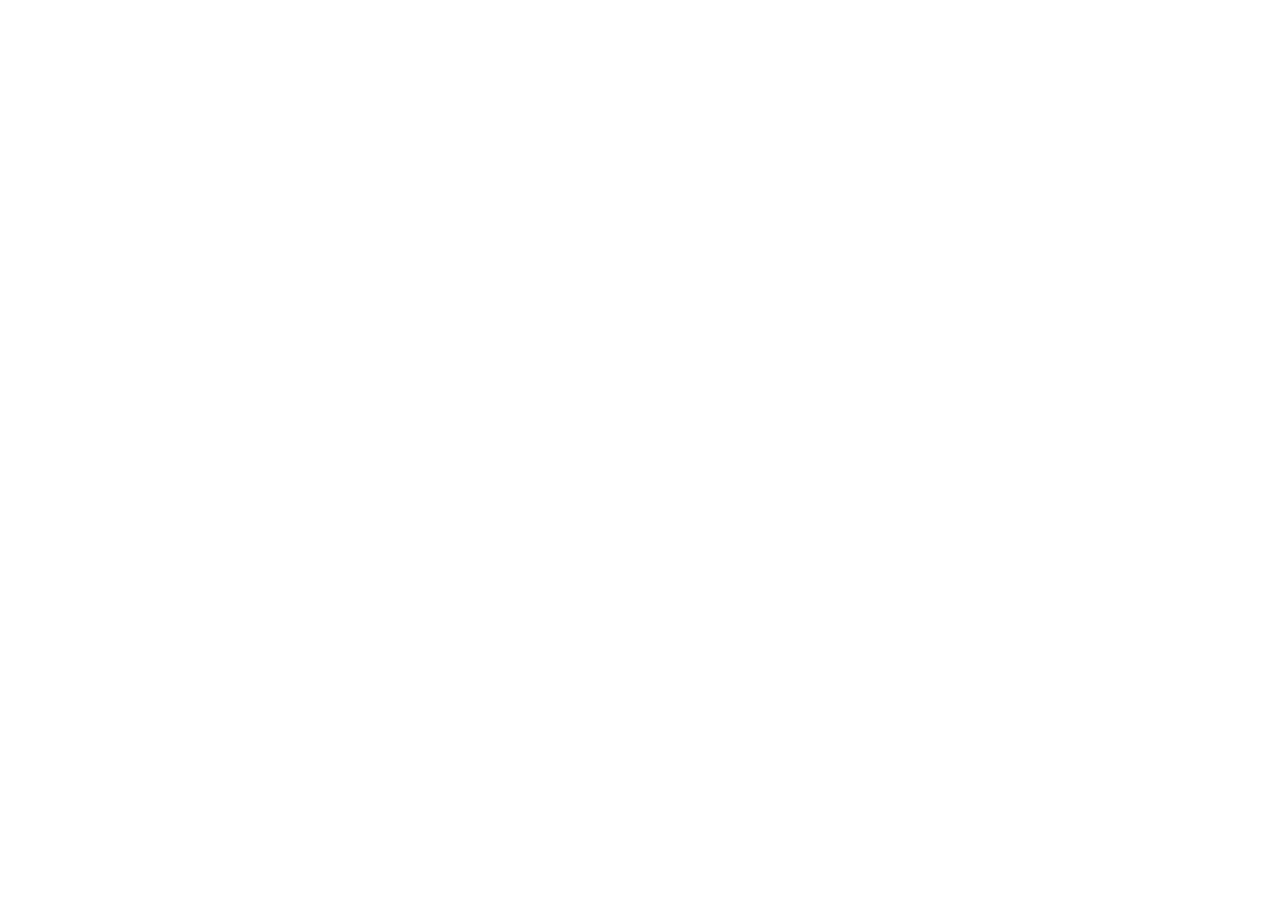
==== commit be761e65: "chore: redireciona o endereco antigo para a Vercel Co-Authored-By: Claude Opus 5.5 <noreply@anthropi" ====
--- a/index.html
+++ b/index.html
@@ -3,470 +3,20 @@
 <head>
   <meta charset="utf-8">
   <meta name="viewport" content="width=device-width, initial-scale=1">
-  <title>Arthur Delacorte · Engenheiro de Dados</title>
-  <meta name="description" content="Portfólio de Arthur Viana Delacorte, Engenheiro de Dados no Rio de Janeiro: Azure Databricks, PySpark, SQL, Python, Delta Lake e arquitetura Medallion.">
+  <title>Arthur Delacorte · o portfólio mudou de endereço</title>
+  <!-- O portfólio agora fica na Vercel: esta página só redireciona, mantendo o caminho do link -->
   <link rel="canonical" href="https://arthurdelacorte.vercel.app/">
-
-  <!-- Prévia ao compartilhar o link (LinkedIn, WhatsApp, Slack etc.) -->
-  <meta property="og:title" content="Portfólio · Arthur Delacorte · Engenheiro de Dados">
-  <meta property="og:description" content="Pipelines de dados confiáveis, da ingestão ao insight. Projetos com Azure Databricks, Medallion e CI/CD.">
-  <meta property="og:type" content="website">
-  <meta property="og:url" content="https://arthurdelacorte.vercel.app/">
-  <meta property="og:locale" content="pt_BR">
-  <meta property="og:image" content="https://arthurdelacorte.vercel.app/assets/og-image.png">
-  <meta property="og:image:width" content="1200">
-  <meta property="og:image:height" content="627">
-  <meta property="og:image:alt" content="Arthur Delacorte, Engenheiro de Dados: pipeline Fontes, Bronze, Silver, Gold, BI e IA">
-  <meta name="twitter:card" content="summary_large_image">
-  <meta name="theme-color" content="#07120f">
-
-  <!-- Ícone simples gerado em SVG (iniciais) -->
-  <link rel="icon" href="data:image/svg+xml,%3Csvg xmlns='http://www.w3.org/2000/svg' viewBox='0 0 64 64'%3E%3Crect width='64' height='64' rx='14' fill='%2307120f'/%3E%3Ctext x='50%25' y='56%25' text-anchor='middle' dominant-baseline='middle' font-family='monospace' font-weight='700' font-size='28' fill='%2334d399'%3EAD%3C/text%3E%3C/svg%3E">
-
-  <!-- Fontes: Inter (texto) e JetBrains Mono (terminal e detalhes) -->
-  <link rel="preconnect" href="https://fonts.googleapis.com">
-  <link rel="preconnect" href="https://fonts.gstatic.com" crossorigin>
-  <link href="https://fonts.googleapis.com/css2?family=Inter:wght@400;500;600;700;800&family=JetBrains+Mono:wght@400;500;700&display=swap" rel="stylesheet">
-
-  <link rel="stylesheet" href="style.css">
+  <meta name="robots" content="noindex">
+  <meta http-equiv="refresh" content="0; url=https://arthurdelacorte.vercel.app/">
+  <script>
+    location.replace("https://arthurdelacorte.vercel.app" + location.pathname + location.search + location.hash);
+  </script>
+  <style>
+    body { margin: 0; min-height: 100vh; display: grid; place-items: center; background: #07120f; color: #e6edf7; font: 16px/1.6 system-ui, sans-serif; padding: 16px; }
+    a { color: #34d399; }
+  </style>
 </head>
 <body>
-  <a class="skip" href="#conteudo">Pular para o conteúdo</a>
-
-  <!-- ================= Navegação ================= -->
-  <header class="nav" id="nav">
-    <div class="nav__inner">
-      <a class="nav__logo" href="#inicio" aria-label="Início">AD<span>.</span></a>
-
-      <!-- Progresso da página como execução de um job: atualizado ao rolar -->
-      <p class="nav__run" id="navRun" aria-hidden="true"><span class="nav__run-ponto"></span><span id="navRunTexto">na fila</span></p>
-
-      <nav aria-label="Seções">
-        <ul class="nav__links" id="menu">
-          <li><a href="#sobre">Sobre</a></li>
-          <li><a href="#projetos">Projetos</a></li>
-          <li><a href="#stack">Stack</a></li>
-          <li><a href="#experiencia">Experiência</a></li>
-          <li><a href="#contato">Contato</a></li>
-          <li><a class="nav__cv" href="assets/CV_Arthur_Delacorte.pdf" target="_blank" rel="noopener">CV ↓</a></li>
-        </ul>
-      </nav>
-
-      <button class="nav__toggle" id="menuToggle" aria-label="Abrir menu" aria-expanded="false" aria-controls="menu">
-        <span></span><span></span><span></span>
-      </button>
-    </div>
-  </header>
-
-  <main id="conteudo">
-    <!-- ================= Hero ================= -->
-    <section class="hero" id="inicio">
-      <div class="container hero__grid">
-        <div class="hero__texto">
-          <h1 class="hero__nome">
-            <span>Arthur</span>
-            <span class="hero__sobrenome">Delacorte<span class="cursor" aria-hidden="true">_</span></span>
-          </h1>
-          <p class="hero__cargo">Engenheiro de Dados no Rio de Janeiro</p>
-          <p class="hero__tagline">Pipelines de dados confiáveis, <em>da ingestão ao insight.</em></p>
-
-          <div class="hero__acoes">
-            <a class="btn btn--primario" href="#projetos">Ver projetos</a>
-            <a class="btn" href="assets/CV_Arthur_Delacorte.pdf" target="_blank" rel="noopener">Baixar CV</a>
-          </div>
-
-          <ul class="hero__social">
-            <li><a href="https://github.com/Bolapipa" target="_blank" rel="noopener">GitHub ↗</a></li>
-            <li><a href="https://www.linkedin.com/in/arthur-viana-delacorte" target="_blank" rel="noopener">LinkedIn ↗</a></li>
-            <li><a href="mailto:delacortearthur@gmail.com">E-mail ↗</a></li>
-          </ul>
-        </div>
-
-        <!-- Terminal interativo -->
-        <div class="terminal" id="terminal" aria-label="Terminal interativo">
-          <div class="terminal__barra">
-            <span class="ponto ponto--r"></span><span class="ponto ponto--a"></span><span class="ponto ponto--v"></span>
-            <span class="terminal__titulo">~/arthur/lakehouse</span>
-            <span class="terminal__dica">digite <b>help</b></span>
-          </div>
-          <div class="terminal__corpo" id="terminalCorpo" role="log" aria-live="polite"></div>
-          <form class="terminal__linha" id="terminalForm" autocomplete="off">
-            <label for="terminalInput" class="prompt">❯</label>
-            <input id="terminalInput" type="text" spellcheck="false" aria-label="Comando do terminal" placeholder="help, stack, pipeline…">
-          </form>
-        </div>
-      </div>
-
-      <!-- Faixa do pipeline Medallion animado -->
-      <div class="container">
-        <div class="pipeline" aria-label="Fluxo Medallion: Fontes, Bronze, Silver, Gold, BI e IA">
-          <div class="pipeline__etapa" style="--cor: var(--fonte)"><b>Fontes</b><small>APIs · ERPs · PDFs</small></div>
-          <div class="pipeline__seta"><i></i></div>
-          <div class="pipeline__etapa" style="--cor: var(--bronze)"><b>Bronze</b><small>dados brutos</small></div>
-          <div class="pipeline__seta"><i></i></div>
-          <div class="pipeline__etapa" style="--cor: var(--silver)"><b>Silver</b><small>limpos e tipados</small></div>
-          <div class="pipeline__seta"><i></i></div>
-          <div class="pipeline__etapa" style="--cor: var(--gold)"><b>Gold</b><small>fatos e dimensões</small></div>
-          <div class="pipeline__seta"><i></i></div>
-          <div class="pipeline__etapa" style="--cor: var(--acento)"><b>BI &amp; IA</b><small>dashboards · Genie</small></div>
-        </div>
-      </div>
-    </section>
-
-    <!--
-      Cada seção é uma task do job "portfolio". Ao rolar, a task da seção na tela fica "rodando",
-      as anteriores ficam concluídas e as seguintes, na fila (ver main.js).
-    -->
-
-    <!-- ================= Sobre ================= -->
-    <section class="secao" id="sobre" data-task>
-      <div class="container secao__grid">
-        <header class="secao__lado">
-          <p class="task"><span class="task__estado"></span><span class="task__nome">01_sobre</span></p>
-          <h2 class="secao__titulo">Sobre</h2>
-        </header>
-
-        <div class="secao__conteudo">
-          <p class="sobre__lead revelar">
-            Construí, junto com o time, o <strong>Data Lake corporativo da OceanPact</strong> no Azure Databricks
-            desde o zero: da configuração do ambiente na nuvem até dados confiáveis em dashboards e decisões de negócio.
-          </p>
-          <div class="sobre__texto revelar">
-            <p>
-              No dia a dia, levo dados de ERPs, bancos, APIs de telemetria, SharePoint, Excel e PDFs até a camada
-              analítica, seguindo a arquitetura <strong>Medallion</strong> com Delta Lake, Lakeflow e Unity Catalog,
-              sempre com CI/CD, versionamento e separação entre desenvolvimento e produção.
-            </p>
-            <p>
-              Antes da engenharia de dados, fui analista de dados no setor financeiro. Essa base me ajuda a entender a
-              regra de negócio por trás de cada dado e a conversar bem com as áreas usuárias. Gosto de soluções
-              simples, bem documentadas e fáceis de manter.
-            </p>
-          </div>
-
-          <dl class="sobre__meta revelar">
-            <div><dt>Localização</dt><dd>Rio de Janeiro, RJ</dd></div>
-            <div><dt>Formação</dt><dd>Engenharia de Software, Estácio (2027)</dd></div>
-            <div><dt>Modelo</dt><dd>Híbrido ou remoto</dd></div>
-            <div><dt>Status</dt><dd class="sobre__status"><span class="status"></span>Aberto a oportunidades</dd></div>
-          </dl>
-
-          <!-- Números de escopo do trabalho na OceanPact -->
-          <ul class="numeros revelar">
-            <li><b data-contar="20">0</b><span>fontes de dados integradas</span></li>
-            <li><b data-contar="30">0</b><span>projetos de dados com Asset Bundles</span></li>
-            <li><b data-contar="40">0</b><span>jobs automatizados com CI/CD</span></li>
-            <li><b data-contar="30">0</b><span>tabelas fato e dimensão na Gold</span></li>
-          </ul>
-        </div>
-      </div>
-    </section>
-
-    <!-- ================= Projetos ================= -->
-    <section class="secao secao--larga" id="projetos" data-task>
-      <div class="container secao__grid">
-        <header class="secao__lado">
-          <p class="task"><span class="task__estado"></span><span class="task__nome">02_projetos</span></p>
-          <h2 class="secao__titulo">Projetos</h2>
-          <p class="secao__resumo">Cada projeto roda como um job: as tasks acendem na ordem em que os dados passam por elas.</p>
-        </header>
-
-        <div class="secao__conteudo projetos">
-          <!-- Projeto: case profissional, desenhado como um job orquestrado -->
-          <article class="job job--destaque revelar" data-dag>
-            <header class="job__barra">
-              <span class="job__nome"><b>job</b> data_lake_oceanpact</span>
-              <span class="job__status" data-status>na fila</span>
-              <span class="job__meta">case profissional · trigger diário</span>
-              <button class="job__rerun" type="button" data-rerun aria-label="Executar o job de novo">↻ run</button>
-            </header>
-
-            <!-- DAG: fontes convergem para a Bronze e seguem até o consumo -->
-            <div class="dag">
-              <div class="dag__col dag__col--fontes">
-                <div class="no no--fonte" data-ordem="0"><span class="no__estado"></span><b>erp_sql</b><small>ERPs · SQL Server · PostgreSQL</small></div>
-                <div class="no no--fonte" data-ordem="0"><span class="no__estado"></span><b>api_telemetria</b><small>embarcações · meteorologia</small></div>
-                <div class="no no--fonte" data-ordem="0"><span class="no__estado"></span><b>sharepoint</b><small>Excel · Microsoft Graph</small></div>
-                <div class="no no--fonte" data-ordem="0"><span class="no__estado"></span><b>pdf_ocr</b><small>Mistral OCR · IA</small></div>
-              </div>
-              <div class="dag__aresta"><i></i></div>
-              <div class="dag__col">
-                <div class="no" data-ordem="1" style="--cor: var(--bronze)"><span class="no__estado"></span><b>bronze_ingest</b><small>ADF · MERGE incremental · CDC</small></div>
-              </div>
-              <div class="dag__aresta"><i></i></div>
-              <div class="dag__col">
-                <div class="no" data-ordem="2" style="--cor: var(--silver)"><span class="no__estado"></span><b>silver_lakeflow</b><small>tipagem · limpeza · dedup</small></div>
-              </div>
-              <div class="dag__aresta"><i></i></div>
-              <div class="dag__col">
-                <div class="no" data-ordem="3" style="--cor: var(--gold)"><span class="no__estado"></span><b>gold_star_schema</b><small>fatos e dimensões</small></div>
-              </div>
-              <div class="dag__aresta"><i></i></div>
-              <div class="dag__col">
-                <div class="no" data-ordem="4" style="--cor: var(--acento)"><span class="no__estado"></span><b>analytics</b><small>dashboards BI · Genie Space</small></div>
-              </div>
-            </div>
-
-            <div class="job__info">
-              <div>
-                <h3>Data Lake corporativo da OceanPact</h3>
-                <p>
-                  Construção do lakehouse corporativo de uma empresa de serviços marítimos, desde a configuração do
-                  ambiente: ingestão de ERPs, bancos, APIs de telemetria de embarcações, meteorologia, SharePoint e PDFs,
-                  camadas Bronze, Silver e Gold, deploy automatizado com CI/CD e consumo em dashboards e em consultas em
-                  linguagem natural.
-                </p>
-                <p class="job__nota">Código privado da empresa, detalhes em entrevista</p>
-              </div>
-              <ul class="chips">
-                <li>Azure Databricks</li><li>Azure Data Factory</li><li>PySpark</li><li>SQL</li><li>Delta Lake</li>
-                <li>Lakeflow</li><li>Unity Catalog</li><li>Asset Bundles</li><li>Azure DevOps</li><li>Mistral OCR</li><li>Genie Space</li>
-              </ul>
-            </div>
-          </article>
-
-          <!-- Projeto: banco operacional em construção. data-parcial = quantas etapas já terminaram -->
-          <article class="job job--construcao revelar" data-dag data-parcial="1" data-parcial-texto="em construção · fase 1 de 8">
-            <header class="job__barra">
-              <span class="job__nome"><b>job</b> fleet_ops_db</span>
-              <span class="job__status" data-status>na fila</span>
-              <span class="job__meta">open source · PostgreSQL 17 · Docker</span>
-              <button class="job__rerun" type="button" data-rerun aria-label="Executar o job de novo">↻ run</button>
-            </header>
-
-            <div class="dag">
-              <div class="dag__col">
-                <div class="no" data-ordem="0" style="--cor: var(--fonte)"><span class="no__estado"></span><b>ambiente</b><small>Docker Compose · Postgres 17</small></div>
-              </div>
-              <div class="dag__aresta"><i></i></div>
-              <div class="dag__col">
-                <div class="no" data-ordem="1" style="--cor: var(--bronze)"><span class="no__estado"></span><b>modelagem</b><small>ER · 3FN · constraints</small></div>
-              </div>
-              <div class="dag__aresta"><i></i></div>
-              <div class="dag__col">
-                <div class="no" data-ordem="2" style="--cor: var(--silver)"><span class="no__estado"></span><b>migrations_seeds</b><small>versionadas · 10M linhas</small></div>
-              </div>
-              <div class="dag__aresta"><i></i></div>
-              <div class="dag__col">
-                <div class="no" data-ordem="3" style="--cor: var(--gold)"><span class="no__estado"></span><b>performance</b><small>BRIN · partições · EXPLAIN</small></div>
-              </div>
-              <div class="dag__aresta"><i></i></div>
-              <div class="dag__col">
-                <div class="no" data-ordem="4" style="--cor: var(--acento)"><span class="no__estado"></span><b>cdc_bronze</b><small>RLS · CI · extração</small></div>
-              </div>
-            </div>
-
-            <div class="job__info">
-              <div>
-                <h3>Fleet Ops DB</h3>
-                <p>
-                  Banco operacional (OLTP) de uma frota marítima fictícia, construído do zero em PostgreSQL: modelagem
-                  em 3FN com constraints de verdade (incluindo <code>EXCLUDE</code> para embarques sem sobreposição),
-                  migrations versionadas, milhões de leituras de sensores, índices BRIN e particionamento medidos com
-                  <code>EXPLAIN ANALYZE</code>, Row-Level Security, CI no GitHub Actions e extração incremental para a
-                  Bronze de um lakehouse.
-                </p>
-                <p class="job__nota">Em construção, uma fase por vez. O job acima mostra onde estou.</p>
-                <a class="projeto__link" href="https://github.com/Bolapipa/fleet-ops-db" target="_blank" rel="noopener">código ↗</a>
-              </div>
-              <ul class="chips">
-                <li>PostgreSQL</li><li>SQL</li><li>PL/pgSQL</li><li>Python</li><li>Docker</li>
-                <li>pytest</li><li>GitHub Actions</li><li>CDC</li>
-              </ul>
-            </div>
-          </article>
-
-          <!-- Projeto: portfólio open source -->
-          <article class="job revelar" data-dag>
-            <header class="job__barra">
-              <span class="job__nome"><b>job</b> project_lake_house</span>
-              <span class="job__status" data-status>na fila</span>
-              <span class="job__meta">open source · GitHub Actions + Airflow</span>
-              <button class="job__rerun" type="button" data-rerun aria-label="Executar o job de novo">↻ run</button>
-            </header>
-
-            <div class="dag">
-              <div class="dag__col dag__col--fontes">
-                <div class="no no--fonte" data-ordem="0"><span class="no__estado"></span><b>api_fipe</b><small>preços de veículos</small></div>
-                <div class="no no--fonte" data-ordem="0"><span class="no__estado"></span><b>api_ibge</b><small>localidades</small></div>
-                <div class="no no--fonte" data-ordem="0"><span class="no__estado"></span><b>api_open_meteo</b><small>clima</small></div>
-                <div class="no no--fonte" data-ordem="0"><span class="no__estado"></span><b>api_camara</b><small>+ PokeAPI</small></div>
-              </div>
-              <div class="dag__aresta"><i></i></div>
-              <div class="dag__col">
-                <div class="no" data-ordem="1" style="--cor: var(--bronze)"><span class="no__estado"></span><b>bronze_raw</b><small>ingestão incremental por ID</small></div>
-              </div>
-              <div class="dag__aresta"><i></i></div>
-              <div class="dag__col">
-                <div class="no" data-ordem="2" style="--cor: var(--silver)"><span class="no__estado"></span><b>silver_dlt</b><small>Delta Live Tables</small></div>
-              </div>
-              <div class="dag__aresta"><i></i></div>
-              <div class="dag__col">
-                <div class="no" data-ordem="3" style="--cor: var(--gold)"><span class="no__estado"></span><b>gold_dim_fact</b><small>Star Schema · EXPECT</small></div>
-              </div>
-              <div class="dag__aresta"><i></i></div>
-              <div class="dag__col">
-                <div class="no" data-ordem="4" style="--cor: var(--acento)"><span class="no__estado"></span><b>deploy_dev_prod</b><small>Asset Bundles · CI/CD</small></div>
-              </div>
-            </div>
-
-            <div class="job__info">
-              <div>
-                <h3>Project Lake House</h3>
-                <p>
-                  Lakehouse de portfólio com ingestão incremental de 5 APIs públicas (FIPE, PokeAPI, IBGE, Open-Meteo e
-                  Câmara dos Deputados), Silver em Delta Live Tables e Gold em Star Schema com <code>EXPECT</code> e
-                  surrogate keys. Um Asset Bundle por domínio, deploy dev/prod com GitHub Actions e DAG no Airflow
-                  disparando o job pela API do Databricks.
-                </p>
-                <a class="projeto__link" href="https://github.com/Bolapipa/project_lake_house" target="_blank" rel="noopener">código ↗</a>
-              </div>
-              <ul class="chips">
-                <li>Databricks</li><li>Delta Live Tables</li><li>Unity Catalog</li><li>Asset Bundles</li>
-                <li>GitHub Actions</li><li>Airflow</li><li>PySpark</li><li>Spark SQL</li>
-              </ul>
-            </div>
-          </article>
-        </div>
-      </div>
-    </section>
-
-    <!-- ================= Stack ================= -->
-    <section class="secao secao--larga" id="stack" data-task>
-      <div class="container secao__grid">
-        <header class="secao__lado">
-          <p class="task"><span class="task__estado"></span><span class="task__nome">03_stack</span></p>
-          <h2 class="secao__titulo">Stack</h2>
-          <p class="secao__resumo">As ferramentas que uso, na ordem em que o dado passa por elas.</p>
-        </header>
-
-        <div class="secao__conteudo">
-          <!-- Stack desenhada como um job: o orquestrador dispara as etapas em sequência -->
-          <div class="job stack-job revelar" data-dag>
-            <header class="job__barra">
-              <span class="job__nome"><b>job</b> arthur_stack</span>
-              <span class="job__status" data-status>na fila</span>
-              <span class="job__meta">da fonte ao consumo</span>
-              <button class="job__rerun" type="button" data-rerun aria-label="Executar o job de novo">↻ run</button>
-            </header>
-
-            <!-- Orquestrador: roda primeiro e dispara as etapas -->
-            <div class="no orquestrador" data-ordem="0" style="--cor: var(--acento)">
-              <div class="etapa__topo"><span class="no__estado"></span><b>orchestrate</b><small>orquestração &amp; DataOps</small></div>
-              <ul class="chips"><li>Databricks Jobs</li><li>Airflow</li><li>Asset Bundles</li><li>Azure DevOps</li><li>GitHub Actions</li><li>Git</li><li>Docker</li><li>CI/CD</li></ul>
-            </div>
-
-            <div class="stack-fluxo">
-              <div class="no etapa" data-ordem="1" style="--cor: var(--fonte)">
-                <div class="etapa__topo"><span class="no__estado"></span><b>01_ingest</b><small>ingestão</small></div>
-                <ul class="chips"><li>Azure Data Factory</li><li>APIs REST</li><li>Microsoft Graph</li><li>SQL Server</li><li>PostgreSQL</li><li>Mistral OCR</li><li>ai_parse_document</li></ul>
-              </div>
-              <div class="dag__aresta"><i></i></div>
-              <div class="no etapa" data-ordem="2" style="--cor: var(--bronze)">
-                <div class="etapa__topo"><span class="no__estado"></span><b>02_store</b><small>lakehouse</small></div>
-                <ul class="chips"><li>ADLS Gen2</li><li>Delta Lake</li><li>Unity Catalog</li><li>Entra ID</li><li>Medallion</li></ul>
-              </div>
-              <div class="dag__aresta"><i></i></div>
-              <div class="no etapa" data-ordem="3" style="--cor: var(--silver)">
-                <div class="etapa__topo"><span class="no__estado"></span><b>03_transform</b><small>processamento</small></div>
-                <ul class="chips"><li>Python</li><li>PySpark</li><li>SQL</li><li>Spark SQL</li><li>Lakeflow / DLT</li><li>CDC</li></ul>
-              </div>
-              <div class="dag__aresta"><i></i></div>
-              <div class="no etapa" data-ordem="4" style="--cor: var(--gold)">
-                <div class="etapa__topo"><span class="no__estado"></span><b>04_analytics</b><small>consumo</small></div>
-                <ul class="chips"><li>Star Schema</li><li>Fatos e dimensões</li><li>Power BI</li><li>Genie Space</li></ul>
-              </div>
-            </div>
-          </div>
-        </div>
-      </div>
-    </section>
-
-    <!-- ================= Experiência ================= -->
-    <section class="secao" id="experiencia" data-task>
-      <div class="container secao__grid">
-        <header class="secao__lado">
-          <p class="task"><span class="task__estado"></span><span class="task__nome">04_experiencia</span></p>
-          <h2 class="secao__titulo">Experiência</h2>
-        </header>
-
-        <ol class="secao__conteudo timeline">
-          <li class="revelar">
-            <span class="timeline__data">mai 2025 — atual</span>
-            <h3>Engenharia de Dados <em>na OceanPact Serviços Marítimos</em></h3>
-            <p class="timeline__cargo">Estagiário de Engenharia de Dados</p>
-            <ul>
-              <li>Construção do Data Lake corporativo no Azure Databricks desde o início, com arquitetura Medallion.</li>
-              <li>Pipelines batch e incrementais com Azure Data Factory, PySpark e SQL, com CDC e cargas históricas.</li>
-              <li>Deploy de jobs e pipelines Lakeflow com Asset Bundles, Azure DevOps e CI/CD, separando dev e prod.</li>
-              <li>Modelagem dimensional na camada Gold para RH, finanças, jurídico, logística, manutenção e operações.</li>
-              <li>Extração de PDFs com Mistral OCR e IA; Genie Space para consultas em linguagem natural.</li>
-            </ul>
-          </li>
-          <li class="revelar">
-            <span class="timeline__data">ago 2023 — mar 2025</span>
-            <h3>Análise de Dados <em>na Vesuvius Refratários</em></h3>
-            <p class="timeline__cargo">Estagiário de Análise de Dados, setor financeiro</p>
-            <ul>
-              <li>Extração e tratamento de dados do SAP e ETL com Power Query e Excel.</li>
-              <li>Automação de relatórios entre SAP e Excel com VBA.</li>
-              <li>Dashboards no Power BI com indicadores financeiros e conciliação de dados entre sistemas.</li>
-            </ul>
-          </li>
-          <li class="revelar timeline__edu">
-            <span class="timeline__data">2023 — 2027</span>
-            <h3>Bacharelado em Engenharia de Software <em>na Estácio</em></h3>
-          </li>
-          <li class="revelar timeline__edu">
-            <span class="timeline__data">2021 — 2022</span>
-            <h3>Técnico em Automação Industrial <em>na Firjan Senai</em></h3>
-          </li>
-        </ol>
-      </div>
-    </section>
-
-    <!-- ================= Contato ================= -->
-    <section class="secao" id="contato" data-task>
-      <div class="container secao__grid">
-        <header class="secao__lado">
-          <p class="task"><span class="task__estado"></span><span class="task__nome">05_contato</span></p>
-          <h2 class="secao__titulo">Vamos conversar</h2>
-        </header>
-
-        <div class="secao__conteudo">
-          <p class="contato__intro revelar">
-            Estou aberto a oportunidades como Engenheiro de Dados (híbrido ou remoto). Se quiser falar sobre uma vaga,
-            um projeto ou trocar ideia sobre lakehouse, é só chamar.
-          </p>
-
-          <div class="contato__grid">
-            <!-- Formulário simples: abre o app de e-mail com a mensagem preenchida -->
-            <form class="contato__form revelar" id="contatoForm">
-              <label>Seu nome<input name="nome" type="text" autocomplete="name" required></label>
-              <label>Mensagem<textarea name="mensagem" rows="5" required></textarea></label>
-              <button class="btn btn--primario" type="submit">Enviar mensagem</button>
-              <small>O botão abre o seu aplicativo de e-mail com a mensagem pronta.</small>
-            </form>
-
-            <ul class="contato__lista revelar">
-              <li><a href="mailto:delacortearthur@gmail.com"><span>E-mail</span><b>delacortearthur@gmail.com</b></a></li>
-              <li><a href="https://www.linkedin.com/in/arthur-viana-delacorte" target="_blank" rel="noopener"><span>LinkedIn</span><b>in/arthur-viana-delacorte</b></a></li>
-              <li><a href="https://github.com/Bolapipa" target="_blank" rel="noopener"><span>GitHub</span><b>github.com/Bolapipa</b></a></li>
-              <li><a href="assets/CV_Arthur_Delacorte.pdf" target="_blank" rel="noopener"><span>Currículo</span><b>CV em PDF ↓</b></a></li>
-            </ul>
-          </div>
-        </div>
-      </div>
-    </section>
-  </main>
-
-  <footer class="rodape">
-    <div class="container rodape__inner">
-      <span>© <span id="ano">2026</span> Arthur Viana Delacorte</span>
-      <span>Feito com HTML, CSS e JavaScript, hospedado na Vercel</span>
-    </div>
-  </footer>
-
-  <script src="main.js"></script>
+  <p>O portfólio mudou para <a href="https://arthurdelacorte.vercel.app/">arthurdelacorte.vercel.app</a>.</p>
 </body>
 </html>
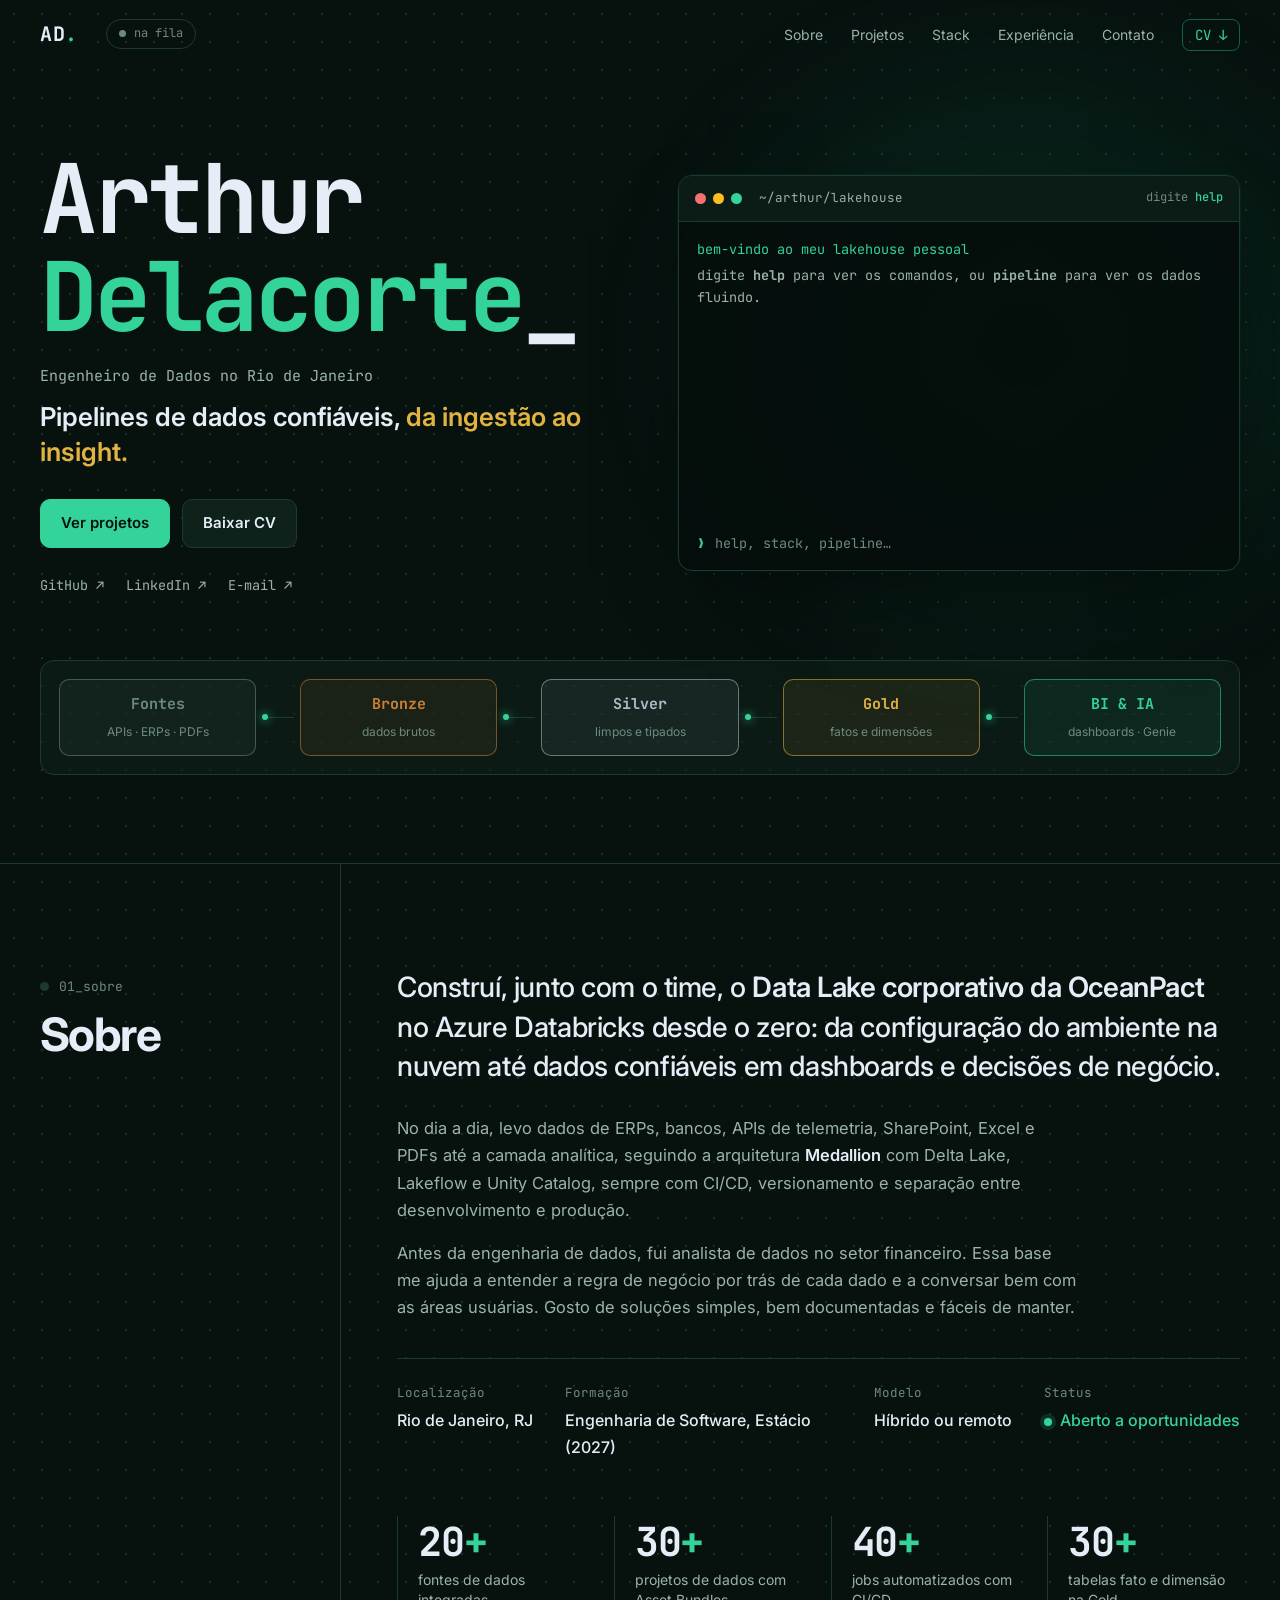
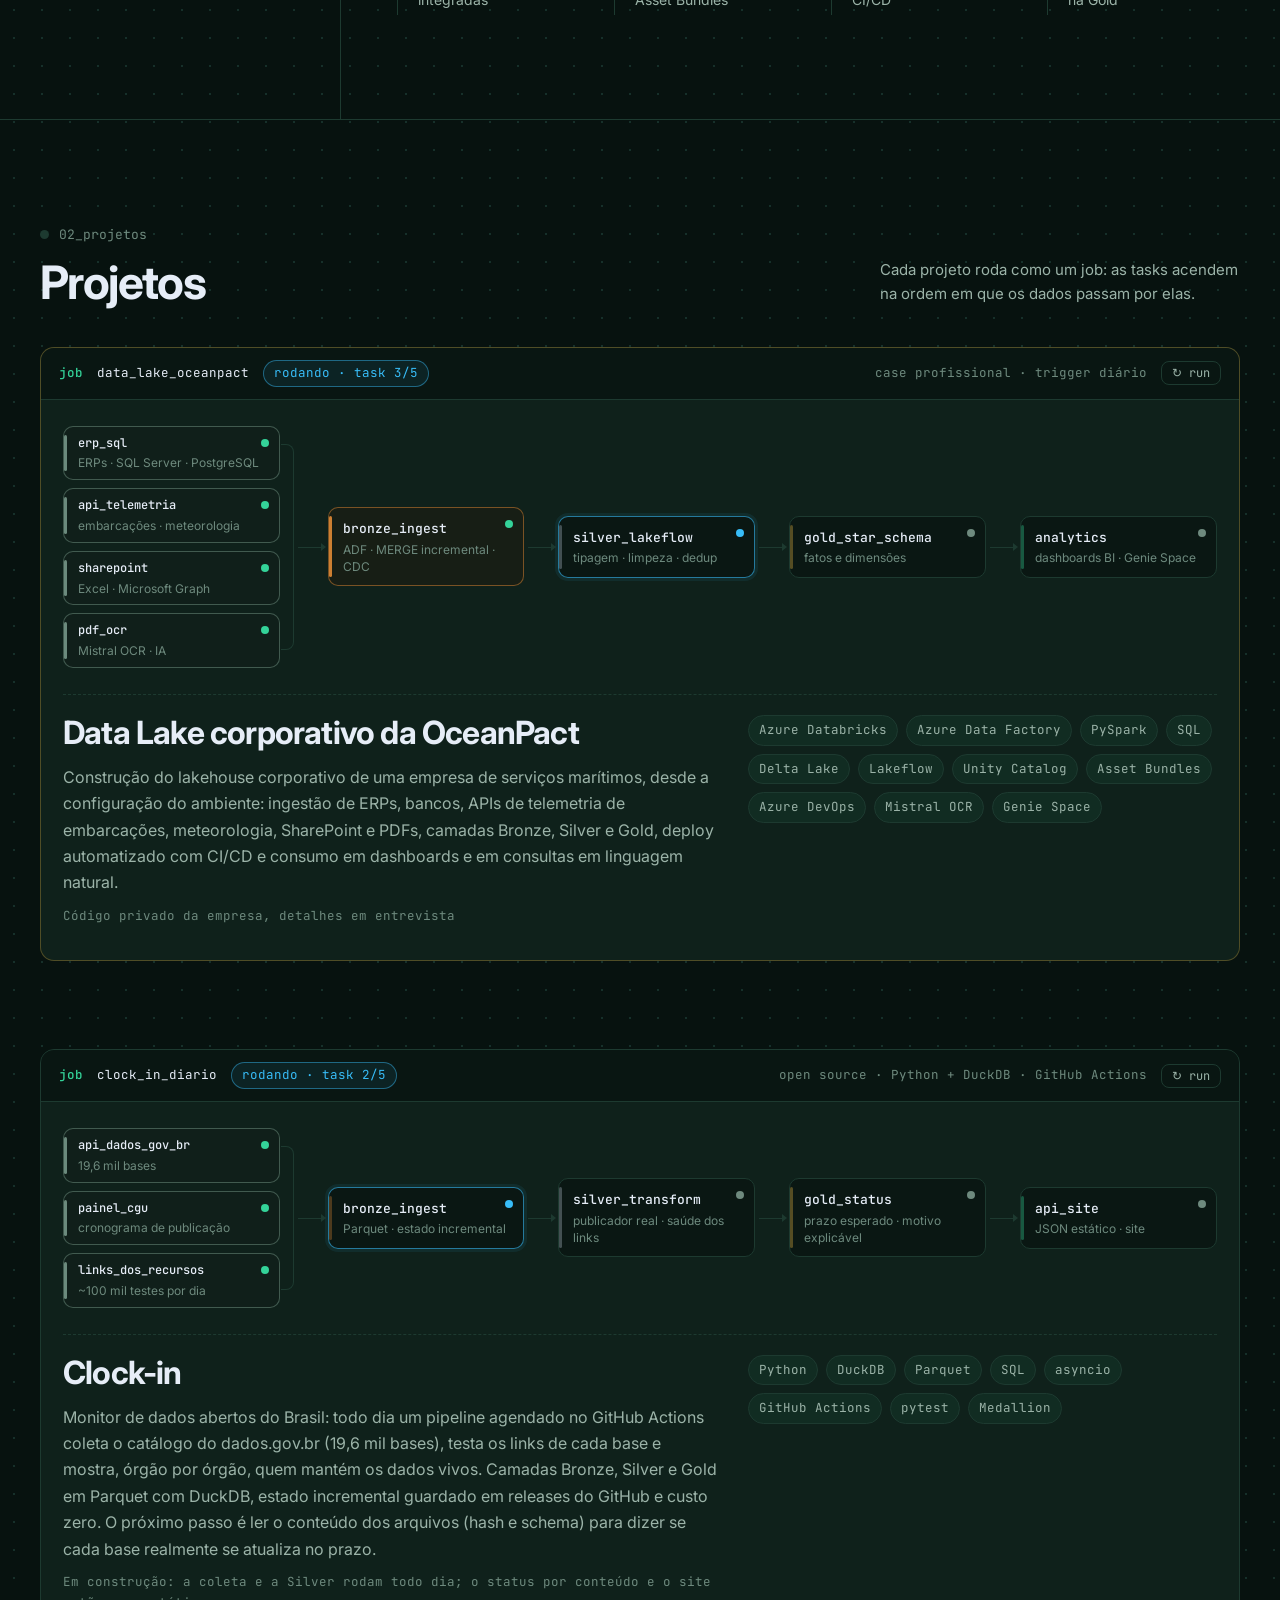
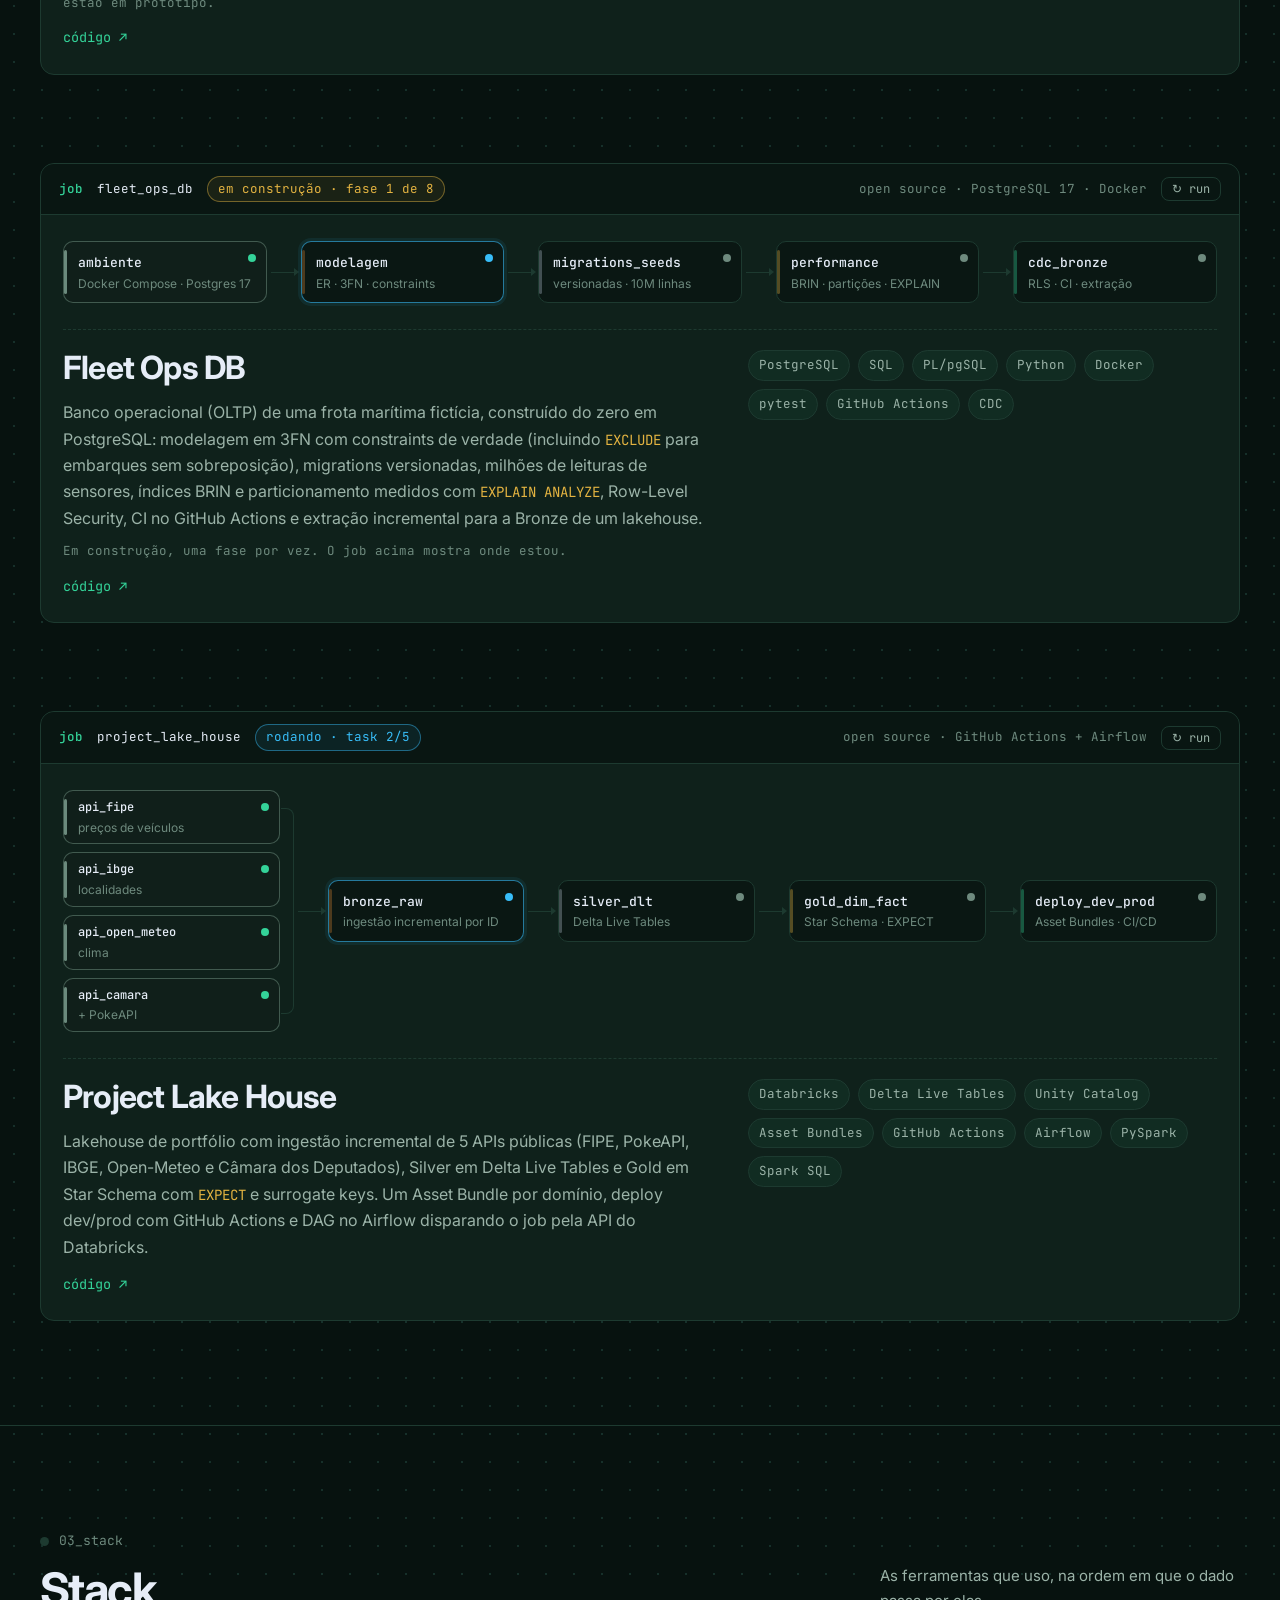
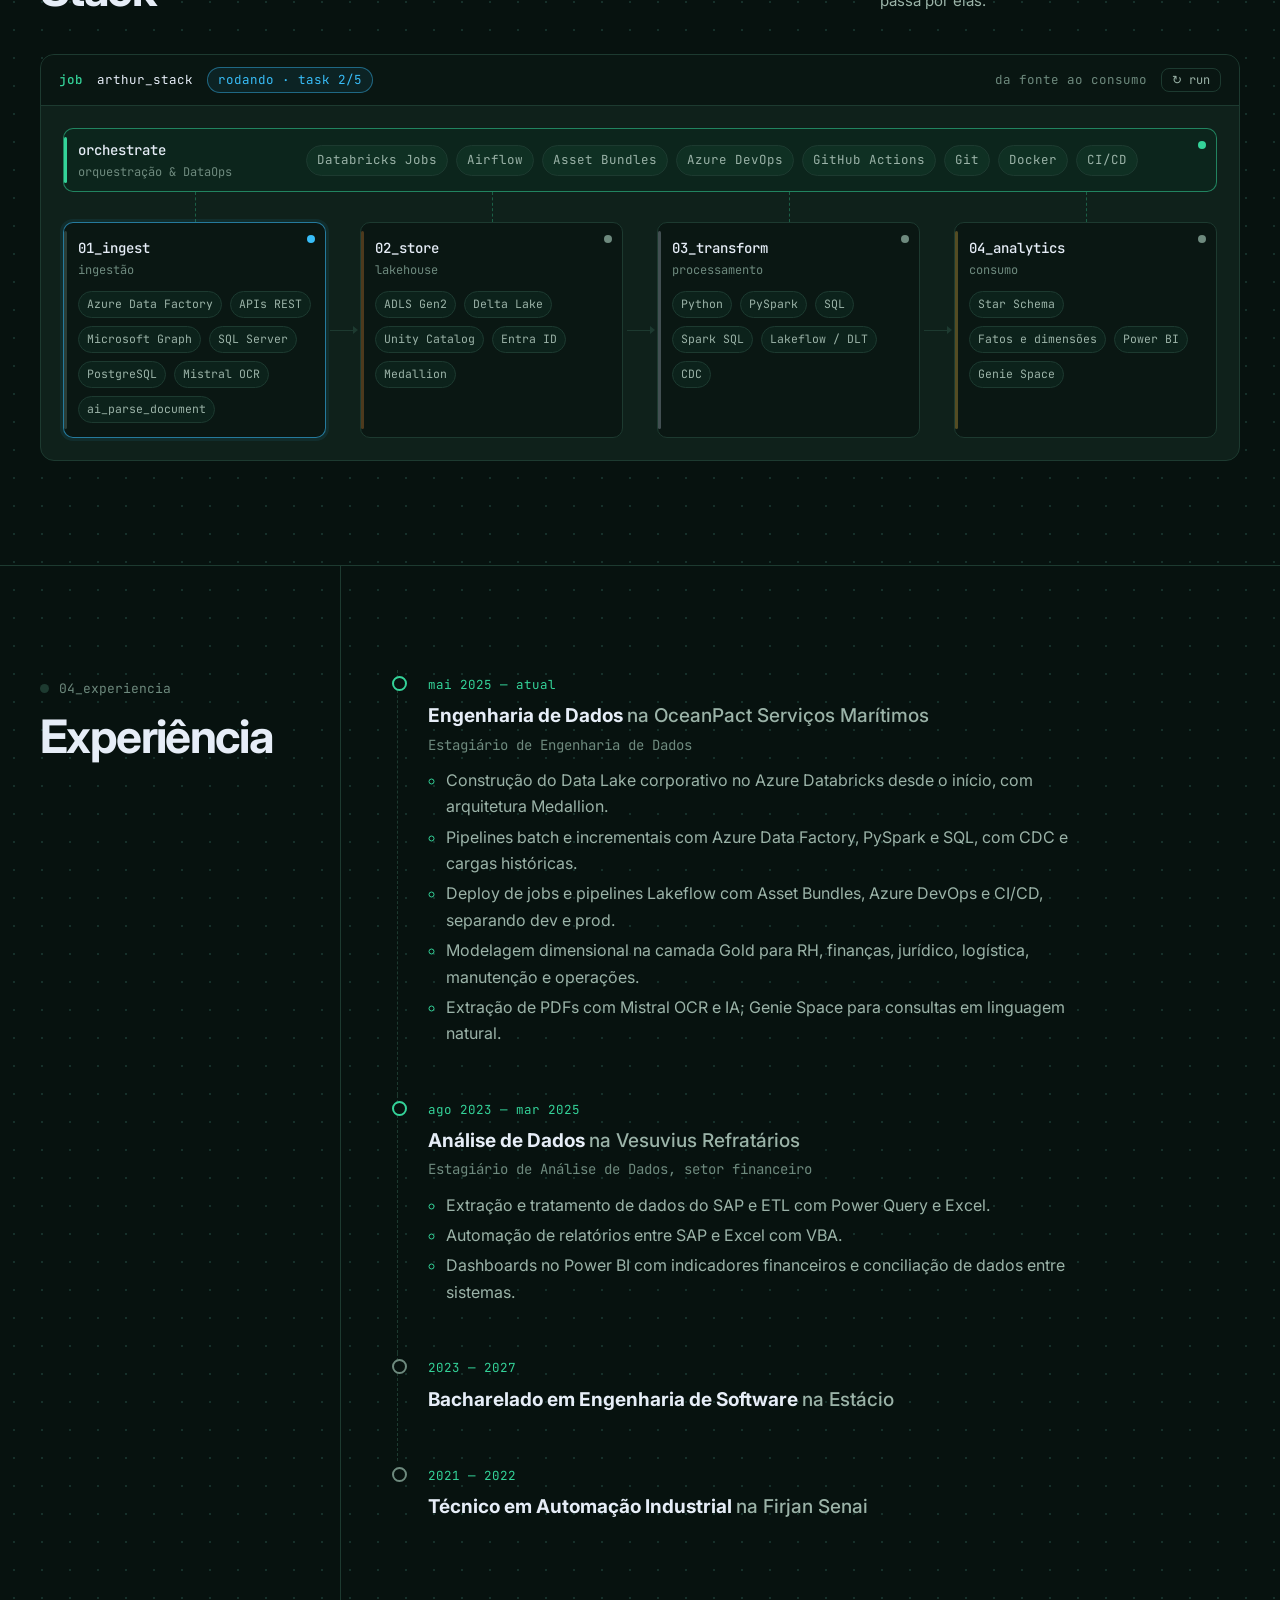
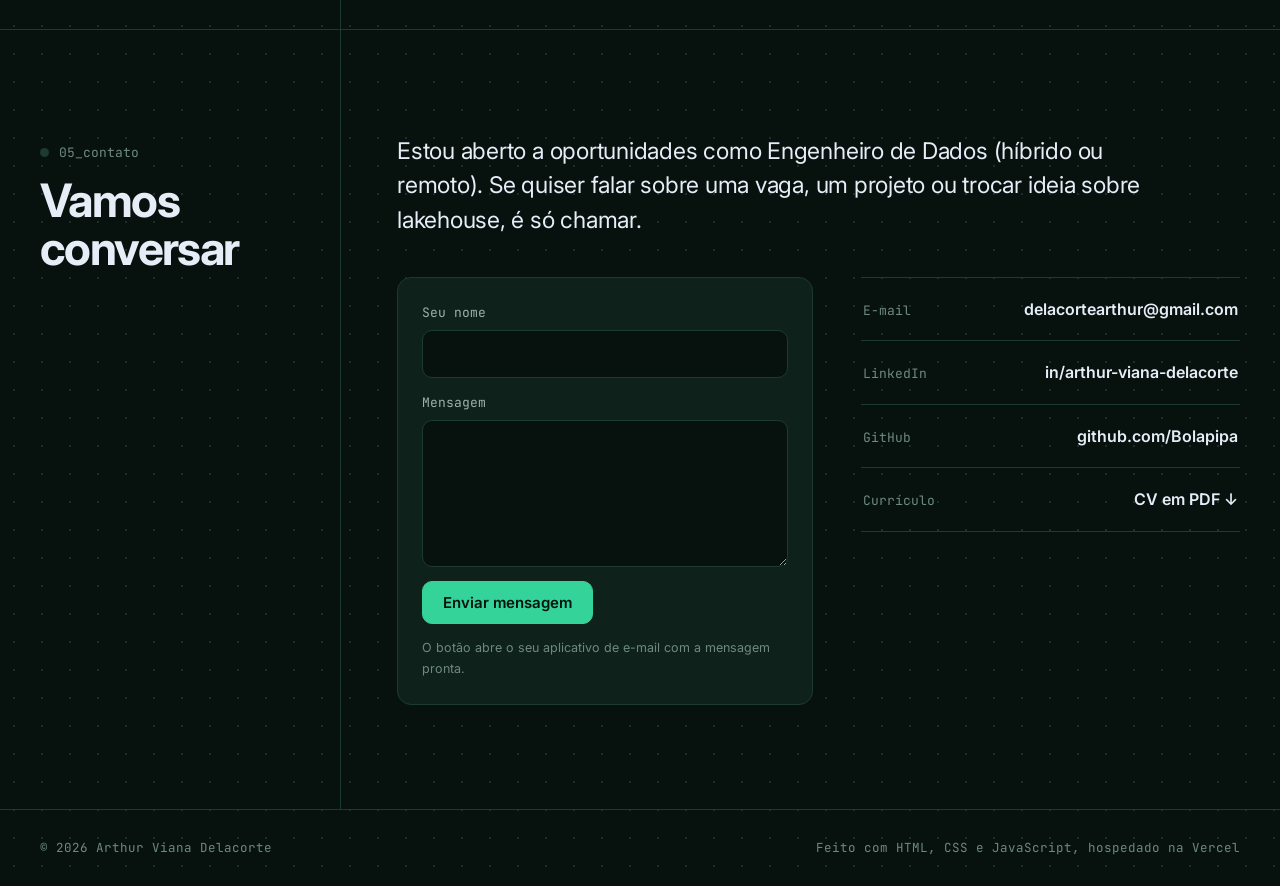
==== commit c6904a93: "feat: adiciona o projeto Clock-in na secao de projetos" ====
--- a/index.html
+++ b/index.html
@@ -3,20 +3,524 @@
 <head>
   <meta charset="utf-8">
   <meta name="viewport" content="width=device-width, initial-scale=1">
-  <title>Arthur Delacorte · o portfólio mudou de endereço</title>
-  <!-- O portfólio agora fica na Vercel: esta página só redireciona, mantendo o caminho do link -->
+  <title>Arthur Delacorte · Engenheiro de Dados</title>
+  <meta name="description" content="Portfólio de Arthur Viana Delacorte, Engenheiro de Dados no Rio de Janeiro: Azure Databricks, PySpark, SQL, Python, Delta Lake e arquitetura Medallion.">
   <link rel="canonical" href="https://arthurdelacorte.vercel.app/">
-  <meta name="robots" content="noindex">
-  <meta http-equiv="refresh" content="0; url=https://arthurdelacorte.vercel.app/">
-  <script>
-    location.replace("https://arthurdelacorte.vercel.app" + location.pathname + location.search + location.hash);
-  </script>
-  <style>
-    body { margin: 0; min-height: 100vh; display: grid; place-items: center; background: #07120f; color: #e6edf7; font: 16px/1.6 system-ui, sans-serif; padding: 16px; }
-    a { color: #34d399; }
-  </style>
+
+  <!-- Prévia ao compartilhar o link (LinkedIn, WhatsApp, Slack etc.) -->
+  <meta property="og:title" content="Portfólio · Arthur Delacorte · Engenheiro de Dados">
+  <meta property="og:description" content="Pipelines de dados confiáveis, da ingestão ao insight. Projetos com Azure Databricks, Medallion e CI/CD.">
+  <meta property="og:type" content="website">
+  <meta property="og:url" content="https://arthurdelacorte.vercel.app/">
+  <meta property="og:locale" content="pt_BR">
+  <meta property="og:image" content="https://arthurdelacorte.vercel.app/assets/og-image.png">
+  <meta property="og:image:width" content="1200">
+  <meta property="og:image:height" content="627">
+  <meta property="og:image:alt" content="Arthur Delacorte, Engenheiro de Dados: pipeline Fontes, Bronze, Silver, Gold, BI e IA">
+  <meta name="twitter:card" content="summary_large_image">
+  <meta name="theme-color" content="#07120f">
+
+  <!-- Ícone simples gerado em SVG (iniciais) -->
+  <link rel="icon" href="data:image/svg+xml,%3Csvg xmlns='http://www.w3.org/2000/svg' viewBox='0 0 64 64'%3E%3Crect width='64' height='64' rx='14' fill='%2307120f'/%3E%3Ctext x='50%25' y='56%25' text-anchor='middle' dominant-baseline='middle' font-family='monospace' font-weight='700' font-size='28' fill='%2334d399'%3EAD%3C/text%3E%3C/svg%3E">
+
+  <!-- Fontes: Inter (texto) e JetBrains Mono (terminal e detalhes) -->
+  <link rel="preconnect" href="https://fonts.googleapis.com">
+  <link rel="preconnect" href="https://fonts.gstatic.com" crossorigin>
+  <link href="https://fonts.googleapis.com/css2?family=Inter:wght@400;500;600;700;800&family=JetBrains+Mono:wght@400;500;700&display=swap" rel="stylesheet">
+
+  <link rel="stylesheet" href="style.css">
 </head>
 <body>
-  <p>O portfólio mudou para <a href="https://arthurdelacorte.vercel.app/">arthurdelacorte.vercel.app</a>.</p>
+  <a class="skip" href="#conteudo">Pular para o conteúdo</a>
+
+  <!-- ================= Navegação ================= -->
+  <header class="nav" id="nav">
+    <div class="nav__inner">
+      <a class="nav__logo" href="#inicio" aria-label="Início">AD<span>.</span></a>
+
+      <!-- Progresso da página como execução de um job: atualizado ao rolar -->
+      <p class="nav__run" id="navRun" aria-hidden="true"><span class="nav__run-ponto"></span><span id="navRunTexto">na fila</span></p>
+
+      <nav aria-label="Seções">
+        <ul class="nav__links" id="menu">
+          <li><a href="#sobre">Sobre</a></li>
+          <li><a href="#projetos">Projetos</a></li>
+          <li><a href="#stack">Stack</a></li>
+          <li><a href="#experiencia">Experiência</a></li>
+          <li><a href="#contato">Contato</a></li>
+          <li><a class="nav__cv" href="assets/CV_Arthur_Delacorte.pdf" target="_blank" rel="noopener">CV ↓</a></li>
+        </ul>
+      </nav>
+
+      <button class="nav__toggle" id="menuToggle" aria-label="Abrir menu" aria-expanded="false" aria-controls="menu">
+        <span></span><span></span><span></span>
+      </button>
+    </div>
+  </header>
+
+  <main id="conteudo">
+    <!-- ================= Hero ================= -->
+    <section class="hero" id="inicio">
+      <div class="container hero__grid">
+        <div class="hero__texto">
+          <h1 class="hero__nome">
+            <span>Arthur</span>
+            <span class="hero__sobrenome">Delacorte<span class="cursor" aria-hidden="true">_</span></span>
+          </h1>
+          <p class="hero__cargo">Engenheiro de Dados no Rio de Janeiro</p>
+          <p class="hero__tagline">Pipelines de dados confiáveis, <em>da ingestão ao insight.</em></p>
+
+          <div class="hero__acoes">
+            <a class="btn btn--primario" href="#projetos">Ver projetos</a>
+            <a class="btn" href="assets/CV_Arthur_Delacorte.pdf" target="_blank" rel="noopener">Baixar CV</a>
+          </div>
+
+          <ul class="hero__social">
+            <li><a href="https://github.com/Bolapipa" target="_blank" rel="noopener">GitHub ↗</a></li>
+            <li><a href="https://www.linkedin.com/in/arthur-viana-delacorte" target="_blank" rel="noopener">LinkedIn ↗</a></li>
+            <li><a href="mailto:delacortearthur@gmail.com">E-mail ↗</a></li>
+          </ul>
+        </div>
+
+        <!-- Terminal interativo -->
+        <div class="terminal" id="terminal" aria-label="Terminal interativo">
+          <div class="terminal__barra">
+            <span class="ponto ponto--r"></span><span class="ponto ponto--a"></span><span class="ponto ponto--v"></span>
+            <span class="terminal__titulo">~/arthur/lakehouse</span>
+            <span class="terminal__dica">digite <b>help</b></span>
+          </div>
+          <div class="terminal__corpo" id="terminalCorpo" role="log" aria-live="polite"></div>
+          <form class="terminal__linha" id="terminalForm" autocomplete="off">
+            <label for="terminalInput" class="prompt">❯</label>
+            <input id="terminalInput" type="text" spellcheck="false" aria-label="Comando do terminal" placeholder="help, stack, pipeline…">
+          </form>
+        </div>
+      </div>
+
+      <!-- Faixa do pipeline Medallion animado -->
+      <div class="container">
+        <div class="pipeline" aria-label="Fluxo Medallion: Fontes, Bronze, Silver, Gold, BI e IA">
+          <div class="pipeline__etapa" style="--cor: var(--fonte)"><b>Fontes</b><small>APIs · ERPs · PDFs</small></div>
+          <div class="pipeline__seta"><i></i></div>
+          <div class="pipeline__etapa" style="--cor: var(--bronze)"><b>Bronze</b><small>dados brutos</small></div>
+          <div class="pipeline__seta"><i></i></div>
+          <div class="pipeline__etapa" style="--cor: var(--silver)"><b>Silver</b><small>limpos e tipados</small></div>
+          <div class="pipeline__seta"><i></i></div>
+          <div class="pipeline__etapa" style="--cor: var(--gold)"><b>Gold</b><small>fatos e dimensões</small></div>
+          <div class="pipeline__seta"><i></i></div>
+          <div class="pipeline__etapa" style="--cor: var(--acento)"><b>BI &amp; IA</b><small>dashboards · Genie</small></div>
+        </div>
+      </div>
+    </section>
+
+    <!--
+      Cada seção é uma task do job "portfolio". Ao rolar, a task da seção na tela fica "rodando",
+      as anteriores ficam concluídas e as seguintes, na fila (ver main.js).
+    -->
+
+    <!-- ================= Sobre ================= -->
+    <section class="secao" id="sobre" data-task>
+      <div class="container secao__grid">
+        <header class="secao__lado">
+          <p class="task"><span class="task__estado"></span><span class="task__nome">01_sobre</span></p>
+          <h2 class="secao__titulo">Sobre</h2>
+        </header>
+
+        <div class="secao__conteudo">
+          <p class="sobre__lead revelar">
+            Construí, junto com o time, o <strong>Data Lake corporativo da OceanPact</strong> no Azure Databricks
+            desde o zero: da configuração do ambiente na nuvem até dados confiáveis em dashboards e decisões de negócio.
+          </p>
+          <div class="sobre__texto revelar">
+            <p>
+              No dia a dia, levo dados de ERPs, bancos, APIs de telemetria, SharePoint, Excel e PDFs até a camada
+              analítica, seguindo a arquitetura <strong>Medallion</strong> com Delta Lake, Lakeflow e Unity Catalog,
+              sempre com CI/CD, versionamento e separação entre desenvolvimento e produção.
+            </p>
+            <p>
+              Antes da engenharia de dados, fui analista de dados no setor financeiro. Essa base me ajuda a entender a
+              regra de negócio por trás de cada dado e a conversar bem com as áreas usuárias. Gosto de soluções
+              simples, bem documentadas e fáceis de manter.
+            </p>
+          </div>
+
+          <dl class="sobre__meta revelar">
+            <div><dt>Localização</dt><dd>Rio de Janeiro, RJ</dd></div>
+            <div><dt>Formação</dt><dd>Engenharia de Software, Estácio (2027)</dd></div>
+            <div><dt>Modelo</dt><dd>Híbrido ou remoto</dd></div>
+            <div><dt>Status</dt><dd class="sobre__status"><span class="status"></span>Aberto a oportunidades</dd></div>
+          </dl>
+
+          <!-- Números de escopo do trabalho na OceanPact -->
+          <ul class="numeros revelar">
+            <li><b data-contar="20">0</b><span>fontes de dados integradas</span></li>
+            <li><b data-contar="30">0</b><span>projetos de dados com Asset Bundles</span></li>
+            <li><b data-contar="40">0</b><span>jobs automatizados com CI/CD</span></li>
+            <li><b data-contar="30">0</b><span>tabelas fato e dimensão na Gold</span></li>
+          </ul>
+        </div>
+      </div>
+    </section>
+
+    <!-- ================= Projetos ================= -->
+    <section class="secao secao--larga" id="projetos" data-task>
+      <div class="container secao__grid">
+        <header class="secao__lado">
+          <p class="task"><span class="task__estado"></span><span class="task__nome">02_projetos</span></p>
+          <h2 class="secao__titulo">Projetos</h2>
+          <p class="secao__resumo">Cada projeto roda como um job: as tasks acendem na ordem em que os dados passam por elas.</p>
+        </header>
+
+        <div class="secao__conteudo projetos">
+          <!-- Projeto: case profissional, desenhado como um job orquestrado -->
+          <article class="job job--destaque revelar" data-dag>
+            <header class="job__barra">
+              <span class="job__nome"><b>job</b> data_lake_oceanpact</span>
+              <span class="job__status" data-status>na fila</span>
+              <span class="job__meta">case profissional · trigger diário</span>
+              <button class="job__rerun" type="button" data-rerun aria-label="Executar o job de novo">↻ run</button>
+            </header>
+
+            <!-- DAG: fontes convergem para a Bronze e seguem até o consumo -->
+            <div class="dag">
+              <div class="dag__col dag__col--fontes">
+                <div class="no no--fonte" data-ordem="0"><span class="no__estado"></span><b>erp_sql</b><small>ERPs · SQL Server · PostgreSQL</small></div>
+                <div class="no no--fonte" data-ordem="0"><span class="no__estado"></span><b>api_telemetria</b><small>embarcações · meteorologia</small></div>
+                <div class="no no--fonte" data-ordem="0"><span class="no__estado"></span><b>sharepoint</b><small>Excel · Microsoft Graph</small></div>
+                <div class="no no--fonte" data-ordem="0"><span class="no__estado"></span><b>pdf_ocr</b><small>Mistral OCR · IA</small></div>
+              </div>
+              <div class="dag__aresta"><i></i></div>
+              <div class="dag__col">
+                <div class="no" data-ordem="1" style="--cor: var(--bronze)"><span class="no__estado"></span><b>bronze_ingest</b><small>ADF · MERGE incremental · CDC</small></div>
+              </div>
+              <div class="dag__aresta"><i></i></div>
+              <div class="dag__col">
+                <div class="no" data-ordem="2" style="--cor: var(--silver)"><span class="no__estado"></span><b>silver_lakeflow</b><small>tipagem · limpeza · dedup</small></div>
+              </div>
+              <div class="dag__aresta"><i></i></div>
+              <div class="dag__col">
+                <div class="no" data-ordem="3" style="--cor: var(--gold)"><span class="no__estado"></span><b>gold_star_schema</b><small>fatos e dimensões</small></div>
+              </div>
+              <div class="dag__aresta"><i></i></div>
+              <div class="dag__col">
+                <div class="no" data-ordem="4" style="--cor: var(--acento)"><span class="no__estado"></span><b>analytics</b><small>dashboards BI · Genie Space</small></div>
+              </div>
+            </div>
+
+            <div class="job__info">
+              <div>
+                <h3>Data Lake corporativo da OceanPact</h3>
+                <p>
+                  Construção do lakehouse corporativo de uma empresa de serviços marítimos, desde a configuração do
+                  ambiente: ingestão de ERPs, bancos, APIs de telemetria de embarcações, meteorologia, SharePoint e PDFs,
+                  camadas Bronze, Silver e Gold, deploy automatizado com CI/CD e consumo em dashboards e em consultas em
+                  linguagem natural.
+                </p>
+                <p class="job__nota">Código privado da empresa, detalhes em entrevista</p>
+              </div>
+              <ul class="chips">
+                <li>Azure Databricks</li><li>Azure Data Factory</li><li>PySpark</li><li>SQL</li><li>Delta Lake</li>
+                <li>Lakeflow</li><li>Unity Catalog</li><li>Asset Bundles</li><li>Azure DevOps</li><li>Mistral OCR</li><li>Genie Space</li>
+              </ul>
+            </div>
+          </article>
+
+          <!-- Projeto: monitor de dados abertos em construção. data-parcial = quantas etapas já terminaram -->
+          <article class="job job--construcao revelar" data-dag data-parcial="3" data-parcial-texto="em construção · Gold e site em protótipo">
+            <header class="job__barra">
+              <span class="job__nome"><b>job</b> clock_in_diario</span>
+              <span class="job__status" data-status>na fila</span>
+              <span class="job__meta">open source · Python + DuckDB · GitHub Actions</span>
+              <button class="job__rerun" type="button" data-rerun aria-label="Executar o job de novo">↻ run</button>
+            </header>
+
+            <!-- DAG: fontes públicas convergem para a Bronze e seguem até a API e o site -->
+            <div class="dag">
+              <div class="dag__col dag__col--fontes">
+                <div class="no no--fonte" data-ordem="0"><span class="no__estado"></span><b>api_dados_gov_br</b><small>19,6 mil bases</small></div>
+                <div class="no no--fonte" data-ordem="0"><span class="no__estado"></span><b>painel_cgu</b><small>cronograma de publicação</small></div>
+                <div class="no no--fonte" data-ordem="0"><span class="no__estado"></span><b>links_dos_recursos</b><small>~100 mil testes por dia</small></div>
+              </div>
+              <div class="dag__aresta"><i></i></div>
+              <div class="dag__col">
+                <div class="no" data-ordem="1" style="--cor: var(--bronze)"><span class="no__estado"></span><b>bronze_ingest</b><small>Parquet · estado incremental</small></div>
+              </div>
+              <div class="dag__aresta"><i></i></div>
+              <div class="dag__col">
+                <div class="no" data-ordem="2" style="--cor: var(--silver)"><span class="no__estado"></span><b>silver_transform</b><small>publicador real · saúde dos links</small></div>
+              </div>
+              <div class="dag__aresta"><i></i></div>
+              <div class="dag__col">
+                <div class="no" data-ordem="3" style="--cor: var(--gold)"><span class="no__estado"></span><b>gold_status</b><small>prazo esperado · motivo explicável</small></div>
+              </div>
+              <div class="dag__aresta"><i></i></div>
+              <div class="dag__col">
+                <div class="no" data-ordem="4" style="--cor: var(--acento)"><span class="no__estado"></span><b>api_site</b><small>JSON estático · site</small></div>
+              </div>
+            </div>
+
+            <div class="job__info">
+              <div>
+                <h3>Clock-in</h3>
+                <p>
+                  Monitor de dados abertos do Brasil: todo dia um pipeline agendado no GitHub Actions coleta o catálogo do
+                  dados.gov.br (19,6 mil bases), testa os links de cada base e mostra, órgão por órgão, quem mantém os
+                  dados vivos. Camadas Bronze, Silver e Gold em Parquet com DuckDB, estado incremental guardado em releases
+                  do GitHub e custo zero. O próximo passo é ler o conteúdo dos arquivos (hash e schema) para dizer se cada
+                  base realmente se atualiza no prazo.
+                </p>
+                <p class="job__nota">Em construção: a coleta e a Silver rodam todo dia; o status por conteúdo e o site estão em protótipo.</p>
+                <a class="projeto__link" href="https://github.com/Bolapipa/clock-in" target="_blank" rel="noopener">código ↗</a>
+              </div>
+              <ul class="chips">
+                <li>Python</li><li>DuckDB</li><li>Parquet</li><li>SQL</li><li>asyncio</li>
+                <li>GitHub Actions</li><li>pytest</li><li>Medallion</li>
+              </ul>
+            </div>
+          </article>
+
+          <!-- Projeto: banco operacional em construção. data-parcial = quantas etapas já terminaram -->
+          <article class="job job--construcao revelar" data-dag data-parcial="1" data-parcial-texto="em construção · fase 1 de 8">
+            <header class="job__barra">
+              <span class="job__nome"><b>job</b> fleet_ops_db</span>
+              <span class="job__status" data-status>na fila</span>
+              <span class="job__meta">open source · PostgreSQL 17 · Docker</span>
+              <button class="job__rerun" type="button" data-rerun aria-label="Executar o job de novo">↻ run</button>
+            </header>
+
+            <div class="dag">
+              <div class="dag__col">
+                <div class="no" data-ordem="0" style="--cor: var(--fonte)"><span class="no__estado"></span><b>ambiente</b><small>Docker Compose · Postgres 17</small></div>
+              </div>
+              <div class="dag__aresta"><i></i></div>
+              <div class="dag__col">
+                <div class="no" data-ordem="1" style="--cor: var(--bronze)"><span class="no__estado"></span><b>modelagem</b><small>ER · 3FN · constraints</small></div>
+              </div>
+              <div class="dag__aresta"><i></i></div>
+              <div class="dag__col">
+                <div class="no" data-ordem="2" style="--cor: var(--silver)"><span class="no__estado"></span><b>migrations_seeds</b><small>versionadas · 10M linhas</small></div>
+              </div>
+              <div class="dag__aresta"><i></i></div>
+              <div class="dag__col">
+                <div class="no" data-ordem="3" style="--cor: var(--gold)"><span class="no__estado"></span><b>performance</b><small>BRIN · partições · EXPLAIN</small></div>
+              </div>
+              <div class="dag__aresta"><i></i></div>
+              <div class="dag__col">
+                <div class="no" data-ordem="4" style="--cor: var(--acento)"><span class="no__estado"></span><b>cdc_bronze</b><small>RLS · CI · extração</small></div>
+              </div>
+            </div>
+
+            <div class="job__info">
+              <div>
+                <h3>Fleet Ops DB</h3>
+                <p>
+                  Banco operacional (OLTP) de uma frota marítima fictícia, construído do zero em PostgreSQL: modelagem
+                  em 3FN com constraints de verdade (incluindo <code>EXCLUDE</code> para embarques sem sobreposição),
+                  migrations versionadas, milhões de leituras de sensores, índices BRIN e particionamento medidos com
+                  <code>EXPLAIN ANALYZE</code>, Row-Level Security, CI no GitHub Actions e extração incremental para a
+                  Bronze de um lakehouse.
+                </p>
+                <p class="job__nota">Em construção, uma fase por vez. O job acima mostra onde estou.</p>
+                <a class="projeto__link" href="https://github.com/Bolapipa/fleet-ops-db" target="_blank" rel="noopener">código ↗</a>
+              </div>
+              <ul class="chips">
+                <li>PostgreSQL</li><li>SQL</li><li>PL/pgSQL</li><li>Python</li><li>Docker</li>
+                <li>pytest</li><li>GitHub Actions</li><li>CDC</li>
+              </ul>
+            </div>
+          </article>
+
+          <!-- Projeto: portfólio open source -->
+          <article class="job revelar" data-dag>
+            <header class="job__barra">
+              <span class="job__nome"><b>job</b> project_lake_house</span>
+              <span class="job__status" data-status>na fila</span>
+              <span class="job__meta">open source · GitHub Actions + Airflow</span>
+              <button class="job__rerun" type="button" data-rerun aria-label="Executar o job de novo">↻ run</button>
+            </header>
+
+            <div class="dag">
+              <div class="dag__col dag__col--fontes">
+                <div class="no no--fonte" data-ordem="0"><span class="no__estado"></span><b>api_fipe</b><small>preços de veículos</small></div>
+                <div class="no no--fonte" data-ordem="0"><span class="no__estado"></span><b>api_ibge</b><small>localidades</small></div>
+                <div class="no no--fonte" data-ordem="0"><span class="no__estado"></span><b>api_open_meteo</b><small>clima</small></div>
+                <div class="no no--fonte" data-ordem="0"><span class="no__estado"></span><b>api_camara</b><small>+ PokeAPI</small></div>
+              </div>
+              <div class="dag__aresta"><i></i></div>
+              <div class="dag__col">
+                <div class="no" data-ordem="1" style="--cor: var(--bronze)"><span class="no__estado"></span><b>bronze_raw</b><small>ingestão incremental por ID</small></div>
+              </div>
+              <div class="dag__aresta"><i></i></div>
+              <div class="dag__col">
+                <div class="no" data-ordem="2" style="--cor: var(--silver)"><span class="no__estado"></span><b>silver_dlt</b><small>Delta Live Tables</small></div>
+              </div>
+              <div class="dag__aresta"><i></i></div>
+              <div class="dag__col">
+                <div class="no" data-ordem="3" style="--cor: var(--gold)"><span class="no__estado"></span><b>gold_dim_fact</b><small>Star Schema · EXPECT</small></div>
+              </div>
+              <div class="dag__aresta"><i></i></div>
+              <div class="dag__col">
+                <div class="no" data-ordem="4" style="--cor: var(--acento)"><span class="no__estado"></span><b>deploy_dev_prod</b><small>Asset Bundles · CI/CD</small></div>
+              </div>
+            </div>
+
+            <div class="job__info">
+              <div>
+                <h3>Project Lake House</h3>
+                <p>
+                  Lakehouse de portfólio com ingestão incremental de 5 APIs públicas (FIPE, PokeAPI, IBGE, Open-Meteo e
+                  Câmara dos Deputados), Silver em Delta Live Tables e Gold em Star Schema com <code>EXPECT</code> e
+                  surrogate keys. Um Asset Bundle por domínio, deploy dev/prod com GitHub Actions e DAG no Airflow
+                  disparando o job pela API do Databricks.
+                </p>
+                <a class="projeto__link" href="https://github.com/Bolapipa/project_lake_house" target="_blank" rel="noopener">código ↗</a>
+              </div>
+              <ul class="chips">
+                <li>Databricks</li><li>Delta Live Tables</li><li>Unity Catalog</li><li>Asset Bundles</li>
+                <li>GitHub Actions</li><li>Airflow</li><li>PySpark</li><li>Spark SQL</li>
+              </ul>
+            </div>
+          </article>
+        </div>
+      </div>
+    </section>
+
+    <!-- ================= Stack ================= -->
+    <section class="secao secao--larga" id="stack" data-task>
+      <div class="container secao__grid">
+        <header class="secao__lado">
+          <p class="task"><span class="task__estado"></span><span class="task__nome">03_stack</span></p>
+          <h2 class="secao__titulo">Stack</h2>
+          <p class="secao__resumo">As ferramentas que uso, na ordem em que o dado passa por elas.</p>
+        </header>
+
+        <div class="secao__conteudo">
+          <!-- Stack desenhada como um job: o orquestrador dispara as etapas em sequência -->
+          <div class="job stack-job revelar" data-dag>
+            <header class="job__barra">
+              <span class="job__nome"><b>job</b> arthur_stack</span>
+              <span class="job__status" data-status>na fila</span>
+              <span class="job__meta">da fonte ao consumo</span>
+              <button class="job__rerun" type="button" data-rerun aria-label="Executar o job de novo">↻ run</button>
+            </header>
+
+            <!-- Orquestrador: roda primeiro e dispara as etapas -->
+            <div class="no orquestrador" data-ordem="0" style="--cor: var(--acento)">
+              <div class="etapa__topo"><span class="no__estado"></span><b>orchestrate</b><small>orquestração &amp; DataOps</small></div>
+              <ul class="chips"><li>Databricks Jobs</li><li>Airflow</li><li>Asset Bundles</li><li>Azure DevOps</li><li>GitHub Actions</li><li>Git</li><li>Docker</li><li>CI/CD</li></ul>
+            </div>
+
+            <div class="stack-fluxo">
+              <div class="no etapa" data-ordem="1" style="--cor: var(--fonte)">
+                <div class="etapa__topo"><span class="no__estado"></span><b>01_ingest</b><small>ingestão</small></div>
+                <ul class="chips"><li>Azure Data Factory</li><li>APIs REST</li><li>Microsoft Graph</li><li>SQL Server</li><li>PostgreSQL</li><li>Mistral OCR</li><li>ai_parse_document</li></ul>
+              </div>
+              <div class="dag__aresta"><i></i></div>
+              <div class="no etapa" data-ordem="2" style="--cor: var(--bronze)">
+                <div class="etapa__topo"><span class="no__estado"></span><b>02_store</b><small>lakehouse</small></div>
+                <ul class="chips"><li>ADLS Gen2</li><li>Delta Lake</li><li>Unity Catalog</li><li>Entra ID</li><li>Medallion</li></ul>
+              </div>
+              <div class="dag__aresta"><i></i></div>
+              <div class="no etapa" data-ordem="3" style="--cor: var(--silver)">
+                <div class="etapa__topo"><span class="no__estado"></span><b>03_transform</b><small>processamento</small></div>
+                <ul class="chips"><li>Python</li><li>PySpark</li><li>SQL</li><li>Spark SQL</li><li>Lakeflow / DLT</li><li>CDC</li></ul>
+              </div>
+              <div class="dag__aresta"><i></i></div>
+              <div class="no etapa" data-ordem="4" style="--cor: var(--gold)">
+                <div class="etapa__topo"><span class="no__estado"></span><b>04_analytics</b><small>consumo</small></div>
+                <ul class="chips"><li>Star Schema</li><li>Fatos e dimensões</li><li>Power BI</li><li>Genie Space</li></ul>
+              </div>
+            </div>
+          </div>
+        </div>
+      </div>
+    </section>
+
+    <!-- ================= Experiência ================= -->
+    <section class="secao" id="experiencia" data-task>
+      <div class="container secao__grid">
+        <header class="secao__lado">
+          <p class="task"><span class="task__estado"></span><span class="task__nome">04_experiencia</span></p>
+          <h2 class="secao__titulo">Experiência</h2>
+        </header>
+
+        <ol class="secao__conteudo timeline">
+          <li class="revelar">
+            <span class="timeline__data">mai 2025 — atual</span>
+            <h3>Engenharia de Dados <em>na OceanPact Serviços Marítimos</em></h3>
+            <p class="timeline__cargo">Estagiário de Engenharia de Dados</p>
+            <ul>
+              <li>Construção do Data Lake corporativo no Azure Databricks desde o início, com arquitetura Medallion.</li>
+              <li>Pipelines batch e incrementais com Azure Data Factory, PySpark e SQL, com CDC e cargas históricas.</li>
+              <li>Deploy de jobs e pipelines Lakeflow com Asset Bundles, Azure DevOps e CI/CD, separando dev e prod.</li>
+              <li>Modelagem dimensional na camada Gold para RH, finanças, jurídico, logística, manutenção e operações.</li>
+              <li>Extração de PDFs com Mistral OCR e IA; Genie Space para consultas em linguagem natural.</li>
+            </ul>
+          </li>
+          <li class="revelar">
+            <span class="timeline__data">ago 2023 — mar 2025</span>
+            <h3>Análise de Dados <em>na Vesuvius Refratários</em></h3>
+            <p class="timeline__cargo">Estagiário de Análise de Dados, setor financeiro</p>
+            <ul>
+              <li>Extração e tratamento de dados do SAP e ETL com Power Query e Excel.</li>
+              <li>Automação de relatórios entre SAP e Excel com VBA.</li>
+              <li>Dashboards no Power BI com indicadores financeiros e conciliação de dados entre sistemas.</li>
+            </ul>
+          </li>
+          <li class="revelar timeline__edu">
+            <span class="timeline__data">2023 — 2027</span>
+            <h3>Bacharelado em Engenharia de Software <em>na Estácio</em></h3>
+          </li>
+          <li class="revelar timeline__edu">
+            <span class="timeline__data">2021 — 2022</span>
+            <h3>Técnico em Automação Industrial <em>na Firjan Senai</em></h3>
+          </li>
+        </ol>
+      </div>
+    </section>
+
+    <!-- ================= Contato ================= -->
+    <section class="secao" id="contato" data-task>
+      <div class="container secao__grid">
+        <header class="secao__lado">
+          <p class="task"><span class="task__estado"></span><span class="task__nome">05_contato</span></p>
+          <h2 class="secao__titulo">Vamos conversar</h2>
+        </header>
+
+        <div class="secao__conteudo">
+          <p class="contato__intro revelar">
+            Estou aberto a oportunidades como Engenheiro de Dados (híbrido ou remoto). Se quiser falar sobre uma vaga,
+            um projeto ou trocar ideia sobre lakehouse, é só chamar.
+          </p>
+
+          <div class="contato__grid">
+            <!-- Formulário simples: abre o app de e-mail com a mensagem preenchida -->
+            <form class="contato__form revelar" id="contatoForm">
+              <label>Seu nome<input name="nome" type="text" autocomplete="name" required></label>
+              <label>Mensagem<textarea name="mensagem" rows="5" required></textarea></label>
+              <button class="btn btn--primario" type="submit">Enviar mensagem</button>
+              <small>O botão abre o seu aplicativo de e-mail com a mensagem pronta.</small>
+            </form>
+
+            <ul class="contato__lista revelar">
+              <li><a href="mailto:delacortearthur@gmail.com"><span>E-mail</span><b>delacortearthur@gmail.com</b></a></li>
+              <li><a href="https://www.linkedin.com/in/arthur-viana-delacorte" target="_blank" rel="noopener"><span>LinkedIn</span><b>in/arthur-viana-delacorte</b></a></li>
+              <li><a href="https://github.com/Bolapipa" target="_blank" rel="noopener"><span>GitHub</span><b>github.com/Bolapipa</b></a></li>
+              <li><a href="assets/CV_Arthur_Delacorte.pdf" target="_blank" rel="noopener"><span>Currículo</span><b>CV em PDF ↓</b></a></li>
+            </ul>
+          </div>
+        </div>
+      </div>
+    </section>
+  </main>
+
+  <footer class="rodape">
+    <div class="container rodape__inner">
+      <span>© <span id="ano">2026</span> Arthur Viana Delacorte</span>
+      <span>Feito com HTML, CSS e JavaScript, hospedado na Vercel</span>
+    </div>
+  </footer>
+
+  <script src="main.js"></script>
 </body>
 </html>
--- a/style.css
+++ b/style.css
@@ -0,0 +1,560 @@
+/* =========================================================
+   Portfólio · Arthur Delacorte
+   Identidade: azul-noite + ciano, com as cores das camadas Medallion
+   ========================================================= */
+
+:root {
+  /* Fundo e superfícies */
+  --fundo: #07120f;
+  --fundo-2: #0c1a16;
+  --superficie: #0f211b;
+  --borda: #1d3a30;
+
+  /* Texto */
+  --texto: #e6edf7;
+  --texto-suave: #9bb3a8;
+  --texto-fraco: #6e8a7e;
+
+  /* Destaques e camadas */
+  --acento: #34d399;
+  --acento-escuro: #10b981;
+  --fonte: #6b8a7d;
+  --bronze: #cd7f32;
+  --silver: #b0bac8;
+  --gold: #e3b341;
+
+  /* Tipografia */
+  --sans: "Inter", system-ui, -apple-system, "Segoe UI", Roboto, sans-serif;
+  --mono: "JetBrains Mono", ui-monospace, "Cascadia Code", Consolas, monospace;
+
+  /* Estado "rodando" das tasks */
+  --rodando: #38bdf8;
+
+  --raio: 14px;
+  --largura: 1200px;
+}
+
+* { box-sizing: border-box; }
+html { scroll-behavior: smooth; scroll-padding-top: 80px; }
+
+body {
+  margin: 0;
+  background: var(--fundo);
+  color: var(--texto);
+  font-family: var(--sans);
+  font-size: 16px;
+  line-height: 1.65;
+  -webkit-font-smoothing: antialiased;
+  /* Grade de pontos discreta, igual ao banner do LinkedIn */
+  background-image: radial-gradient(#16302a 1px, transparent 1px);
+  background-size: 28px 28px;
+}
+
+a { color: inherit; text-decoration: none; }
+code { font-family: var(--mono); font-size: .88em; color: var(--gold); }
+strong { color: var(--texto); font-weight: 600; }
+
+.container { width: min(var(--largura), 100% - 32px); margin-inline: auto; }
+
+/* Link de acessibilidade */
+.skip {
+  position: absolute; left: 16px; top: -48px; z-index: 100;
+  background: var(--acento); color: var(--fundo); padding: 8px 14px; border-radius: 8px; font-weight: 600;
+}
+.skip:focus { top: 12px; }
+
+:focus-visible { outline: 2px solid var(--acento); outline-offset: 3px; border-radius: 6px; }
+
+/* ================= Navegação ================= */
+
+.nav {
+  position: fixed; inset: 0 0 auto 0; z-index: 50;
+  transition: background .3s, border-color .3s;
+  border-bottom: 1px solid transparent;
+}
+.nav.nav--rolado {
+  background: rgba(7, 18, 15, .82);
+  backdrop-filter: blur(12px);
+  border-bottom-color: var(--borda);
+}
+.nav__inner {
+  width: min(var(--largura), 100% - 32px); margin-inline: auto;
+  display: flex; align-items: center; justify-content: space-between; height: 68px;
+}
+.nav__logo { font-family: var(--mono); font-weight: 700; font-size: 20px; letter-spacing: .5px; }
+.nav__logo span { color: var(--acento); }
+
+.nav__links { display: flex; gap: 28px; list-style: none; margin: 0; padding: 0; align-items: center; }
+.nav__links a { font-size: 14px; color: var(--texto-suave); transition: color .2s; }
+.nav__links a:hover { color: var(--texto); }
+.nav__links .nav__cv {
+  font-family: var(--mono); color: var(--acento);
+  border: 1px solid rgba(52, 211, 153, .4); padding: 6px 12px; border-radius: 8px;
+}
+.nav__links .nav__cv:hover { background: rgba(52, 211, 153, .1); color: var(--acento); }
+
+/* Progresso da página como execução de um job */
+.nav__run {
+  margin: 0 auto 0 28px; display: flex; align-items: center; gap: 8px;
+  font-family: var(--mono); font-size: 12px; color: var(--texto-fraco);
+  padding: 4px 12px; border: 1px solid var(--borda); border-radius: 999px;
+  opacity: 0; transition: opacity .3s, color .3s, border-color .3s;
+}
+.nav--rolado .nav__run { opacity: 1; }
+.nav__run-ponto { width: 7px; height: 7px; border-radius: 50%; background: var(--texto-fraco); }
+.nav__run[data-estado="rodando"] { color: var(--rodando); border-color: rgba(56, 189, 248, .35); }
+.nav__run[data-estado="rodando"] .nav__run-ponto { background: var(--rodando); animation: pulsar-azul .9s ease-in-out infinite; }
+.nav__run[data-estado="ok"] { color: var(--acento); border-color: rgba(52, 211, 153, .35); }
+.nav__run[data-estado="ok"] .nav__run-ponto { background: var(--acento); }
+
+.nav__toggle { display: none; background: none; border: 0; padding: 8px; cursor: pointer; }
+.nav__toggle span { display: block; width: 22px; height: 2px; background: var(--texto); margin: 5px 0; transition: transform .25s, opacity .25s; }
+
+/* ================= Botões e elementos comuns ================= */
+
+.btn {
+  display: inline-flex; align-items: center; gap: 8px;
+  padding: 11px 20px; border-radius: 10px; font-weight: 600; font-size: 15px;
+  border: 1px solid var(--borda); background: var(--superficie); color: var(--texto);
+  transition: transform .15s, border-color .2s, background .2s; cursor: pointer; font-family: inherit;
+}
+.btn:hover { transform: translateY(-2px); border-color: var(--acento); }
+.btn--primario { background: var(--acento); border-color: var(--acento); color: #03140d; }
+.btn--primario:hover { background: #6ee7b7; }
+
+.eyebrow {
+  font-family: var(--mono); font-size: 13px; letter-spacing: 1.5px; text-transform: uppercase;
+  color: var(--acento); margin: 0 0 18px;
+}
+
+.chips { list-style: none; padding: 0; margin: 0; display: flex; flex-wrap: wrap; gap: 8px; }
+.chips li {
+  font-family: var(--mono); font-size: 12.5px; color: var(--texto-suave);
+  background: rgba(52, 211, 153, .06); border: 1px solid var(--borda);
+  padding: 4px 10px; border-radius: 999px;
+}
+
+/* ================= Hero ================= */
+
+.hero { padding: 150px 0 88px; position: relative; overflow: hidden; }
+/* Brilho suave atrás do terminal */
+.hero::before {
+  content: ""; position: absolute; right: -10%; top: 0; width: 60%; height: 80%;
+  background: radial-gradient(closest-side, rgba(6, 95, 70, .35), transparent);
+  filter: blur(40px); pointer-events: none;
+}
+.hero__grid { display: grid; grid-template-columns: 1.05fr 1fr; gap: 48px; align-items: center; position: relative; }
+/* Evita que itens da grade estourem a largura em telas pequenas */
+.hero__grid > *, .sobre__grid > *, .contato__grid > *, .projetos > *, .stack > * { min-width: 0; }
+body { overflow-x: hidden; }
+
+.hero__nome {
+  font-family: var(--mono); font-weight: 700; line-height: 1.02; margin: 0 0 18px;
+  font-size: clamp(48px, 7.6vw, 96px); letter-spacing: -.045em;
+}
+.hero__nome span { display: block; }
+.hero__sobrenome { color: var(--acento); }
+.cursor { display: inline !important; color: var(--texto); animation: piscar 1.1s steps(1) infinite; }
+@keyframes piscar { 50% { opacity: 0; } }
+
+.hero__cargo { font-family: var(--mono); color: var(--texto-suave); margin: 0 0 10px; font-size: 15px; }
+.hero__tagline { font-size: clamp(20px, 2.4vw, 26px); font-weight: 600; margin: 0 0 30px; line-height: 1.35; }
+.hero__tagline em { font-style: normal; color: var(--gold); }
+
+.hero__acoes { display: flex; gap: 12px; flex-wrap: wrap; margin-bottom: 26px; }
+.hero__social { list-style: none; display: flex; gap: 22px; padding: 0; margin: 0; font-family: var(--mono); font-size: 13.5px; }
+.hero__social a { color: var(--texto-suave); }
+.hero__social a:hover { color: var(--acento); }
+
+/* ================= Terminal ================= */
+
+.terminal {
+  background: rgba(5, 14, 11, .92); border: 1px solid var(--borda); border-radius: var(--raio);
+  box-shadow: 0 30px 80px -30px rgba(0, 0, 0, .7), 0 0 0 1px rgba(52, 211, 153, .05);
+  font-family: var(--mono); font-size: 13.5px; overflow: hidden;
+}
+.terminal__barra {
+  display: flex; align-items: center; gap: 7px; padding: 12px 16px;
+  border-bottom: 1px solid var(--borda); background: rgba(15, 33, 27, .7);
+}
+.ponto { width: 11px; height: 11px; border-radius: 50%; }
+.ponto--r { background: #f87171; } .ponto--a { background: #fbbf24; } .ponto--v { background: #34d399; }
+.terminal__titulo { margin-left: 10px; color: var(--texto-suave); font-size: 12.5px; }
+.terminal__dica { margin-left: auto; color: var(--texto-fraco); font-size: 12px; }
+.terminal__dica b { color: var(--acento); font-weight: 500; }
+
+.terminal__corpo { height: 300px; overflow-y: auto; padding: 16px 18px 6px; scrollbar-width: thin; scrollbar-color: var(--borda) transparent; }
+.terminal__corpo p { margin: 0 0 4px; white-space: pre-wrap; word-break: break-word; }
+.t-cmd { color: var(--texto); } .t-cmd::before { content: "❯ "; color: var(--acento); }
+.t-out { color: var(--texto-suave); }
+.t-ok { color: #34d399; } .t-erro { color: #f87171; }
+.t-b { color: var(--bronze); } .t-s { color: var(--silver); } .t-g { color: var(--gold); } .t-a { color: var(--acento); }
+.t-fraco { color: var(--texto-fraco); }
+.terminal__corpo .t-item { padding-left: 2ch; text-indent: -2ch; }
+.terminal__corpo a { text-decoration: underline; text-decoration-color: rgba(52, 211, 153, .4); text-underline-offset: 3px; }
+.terminal__corpo a:hover { text-decoration-color: var(--acento); }
+
+/* Tabela do terminal: a coluna da esquerda se ajusta à maior chave, a da direita quebra linha sozinha */
+.t-tab { display: grid; grid-template-columns: max-content minmax(0, 1fr); column-gap: 18px; row-gap: 3px; margin: 0 0 8px; }
+.t-tab dt { color: var(--acento); }
+.t-tab dd { margin: 0; color: var(--texto-suave); }
+.t-bloco { margin: 2px 0 10px; }
+.t-bloco p { margin: 0 0 2px; }
+
+.terminal__linha { display: flex; align-items: center; gap: 8px; padding: 10px 18px 16px; }
+.prompt { color: var(--acento); }
+.terminal__linha input {
+  flex: 1; background: transparent; border: 0; outline: none; color: var(--texto);
+  font-family: var(--mono); font-size: 13.5px; caret-color: var(--acento);
+}
+.terminal__linha input::placeholder { color: var(--texto-fraco); }
+
+/* ================= Faixa do pipeline ================= */
+
+.pipeline {
+  margin-top: 64px; display: flex; align-items: stretch; gap: 0;
+  background: rgba(15, 33, 27, .55); border: 1px solid var(--borda); border-radius: var(--raio); padding: 18px;
+}
+.pipeline__etapa {
+  flex: 1; text-align: center; padding: 12px 8px; border-radius: 10px;
+  border: 1px solid color-mix(in srgb, var(--cor) 55%, transparent);
+  background: color-mix(in srgb, var(--cor) 8%, transparent);
+}
+.pipeline__etapa b { display: block; font-family: var(--mono); font-size: 15px; color: var(--cor); }
+.pipeline__etapa small { color: var(--texto-fraco); font-size: 12px; }
+
+/* Seta com um ponto de dado "viajando" */
+.pipeline__seta { width: 44px; position: relative; flex: none; }
+.pipeline__seta::before { content: ""; position: absolute; left: 6px; right: 6px; top: 50%; height: 1px; background: var(--borda); }
+.pipeline__seta i {
+  position: absolute; top: calc(50% - 3px); left: 6px; width: 6px; height: 6px; border-radius: 50%;
+  background: var(--acento); box-shadow: 0 0 10px var(--acento); animation: fluir 1.8s linear infinite;
+}
+.pipeline__seta:nth-of-type(4) i { animation-delay: .45s; }
+.pipeline__seta:nth-of-type(6) i { animation-delay: .9s; }
+.pipeline__seta:nth-of-type(8) i { animation-delay: 1.35s; }
+@keyframes fluir { from { left: 6px; opacity: 0; } 20% { opacity: 1; } 80% { opacity: 1; } to { left: calc(100% - 12px); opacity: 0; } }
+
+/* ================= Seções ================= */
+/* Cada seção: coluna lateral fixa com a task e o título, conteúdo à direita, linhas finas separando tudo */
+
+.secao { border-top: 1px solid var(--borda); }
+.secao__grid { display: grid; grid-template-columns: 300px minmax(0, 1fr); }
+
+.secao__lado { position: sticky; top: 0; align-self: start; padding: 112px 32px 0 0; }
+.secao__conteudo { border-left: 1px solid var(--borda); padding: 104px 0 104px 56px; margin: 0; min-width: 0; }
+
+.secao__titulo {
+  margin: 14px 0 0; font-size: clamp(34px, 3.6vw, 48px); font-weight: 700;
+  letter-spacing: -.035em; line-height: 1.04;
+}
+.secao__resumo { margin: 16px 0 0; color: var(--texto-suave); font-size: 15px; max-width: 40ch; }
+
+/* Task da seção: na fila, rodando ou concluída */
+.task { margin: 0; display: flex; align-items: center; gap: 10px; font-family: var(--mono); font-size: 13px; color: var(--texto-fraco); }
+.task__estado { width: 9px; height: 9px; border-radius: 50%; background: var(--borda); transition: background .3s; }
+.secao[data-estado="rodando"] .task { color: var(--rodando); }
+.secao[data-estado="rodando"] .task__estado { background: var(--rodando); animation: pulsar-azul .9s ease-in-out infinite; }
+.secao[data-estado="ok"] .task { color: var(--texto-suave); }
+.secao[data-estado="ok"] .task__estado { background: var(--acento); }
+@keyframes pulsar-azul { 50% { box-shadow: 0 0 0 5px rgba(56, 189, 248, .22); } }
+
+/* Seções largas (jobs com DAG): título em cima, conteúdo na largura toda */
+.secao--larga .secao__grid { grid-template-columns: minmax(0, 1fr); }
+.secao--larga .secao__lado {
+  position: static; padding: 104px 0 40px;
+  display: grid; grid-template-columns: minmax(0, 1fr) minmax(0, 380px); column-gap: 48px; align-items: end;
+}
+.secao--larga .secao__lado .task, .secao--larga .secao__lado .secao__titulo { grid-column: 1; }
+.secao--larga .secao__resumo { grid-column: 2; grid-row: 1 / span 2; margin: 0; justify-self: end; }
+.secao--larga .secao__conteudo { border-left: 0; padding: 0 0 104px; }
+
+/* ----- Sobre ----- */
+.sobre__lead {
+  margin: 0 0 28px; font-size: clamp(21px, 2.3vw, 28px); line-height: 1.42; font-weight: 500;
+  letter-spacing: -.015em; color: var(--texto); max-width: 34em;
+}
+.sobre__texto { max-width: 68ch; }
+.sobre__texto p { color: var(--texto-suave); margin: 0 0 16px; font-size: 16.5px; }
+
+.sobre__meta {
+  margin: 36px 0 0; padding-top: 24px; border-top: 1px solid var(--borda);
+  display: grid; grid-template-columns: repeat(4, auto); justify-content: space-between; gap: 20px 32px;
+}
+.sobre__meta dt { font-family: var(--mono); font-size: 12.5px; color: var(--texto-fraco); }
+.sobre__meta dd { margin: 4px 0 0; font-weight: 500; }
+.sobre__status { color: var(--acento); }
+.status { display: inline-block; width: 8px; height: 8px; border-radius: 50%; background: #34d399; margin-right: 8px; box-shadow: 0 0 0 4px rgba(52, 211, 153, .15); }
+
+.numeros { list-style: none; padding: 0; margin: 56px 0 0; display: grid; grid-template-columns: repeat(4, 1fr); gap: 24px; }
+.numeros li { border-left: 1px solid var(--borda); padding: 4px 0 4px 20px; }
+.numeros b { display: block; font-family: var(--mono); font-size: 40px; font-weight: 700; color: var(--texto); line-height: 1.1; letter-spacing: -.03em; }
+.numeros b::after { content: "+"; color: var(--acento); }
+.numeros span { display: block; margin-top: 6px; color: var(--texto-suave); font-size: 14px; line-height: 1.45; }
+
+/* ----- Projetos ----- */
+.projetos { display: grid; grid-template-columns: repeat(2, 1fr); gap: 20px; }
+.projeto {
+  background: var(--superficie); border: 1px solid var(--borda); border-radius: var(--raio); padding: 26px;
+  display: flex; flex-direction: column; gap: 12px; transition: transform .2s, border-color .2s;
+}
+.projeto:hover { transform: translateY(-4px); border-color: #2c5444; }
+.projeto--destaque { grid-column: 1 / -1; border-color: rgba(227, 179, 65, .35); background: linear-gradient(135deg, #12291f, var(--superficie) 55%); }
+.projeto__topo { display: flex; align-items: center; justify-content: space-between; }
+.projeto__num { font-family: var(--mono); color: var(--texto-fraco); font-size: 14px; }
+.selo { font-family: var(--mono); font-size: 11.5px; padding: 3px 10px; border-radius: 999px; color: var(--gold); border: 1px solid rgba(227, 179, 65, .4); }
+.selo--suave { color: var(--acento); border-color: rgba(52, 211, 153, .35); }
+.projeto h3 { margin: 0; font-size: 21px; }
+.projeto__tags { margin: -6px 0 0; font-family: var(--mono); font-size: 12.5px; color: var(--acento); }
+.projeto > p { margin: 0; color: var(--texto-suave); }
+.projeto .chips { margin-top: auto; padding-top: 6px; }
+.projeto__link { font-family: var(--mono); font-size: 13.5px; color: var(--acento); align-self: flex-start; }
+.projeto__link:hover { text-decoration: underline; }
+.projeto__nota { font-family: var(--mono); font-size: 12.5px; color: var(--texto-fraco) !important; }
+
+.fluxo { display: flex; flex-wrap: wrap; align-items: center; gap: 8px; font-family: var(--mono); font-size: 12.5px; }
+.fluxo span { padding: 5px 10px; border-radius: 8px; border: 1px solid var(--borda); color: var(--texto-suave); }
+.fluxo i { font-style: normal; color: var(--texto-fraco); }
+.fluxo .b { color: var(--bronze); border-color: rgba(205, 127, 50, .45); }
+.fluxo .s { color: var(--silver); border-color: rgba(176, 186, 200, .4); }
+.fluxo .g { color: var(--gold); border-color: rgba(227, 179, 65, .45); }
+
+/* ----- Jobs orquestrados (projetos e stack) ----- */
+.projetos { grid-template-columns: 1fr; gap: 88px; }
+
+/* Job em construção: para no meio, com a etapa atual rodando */
+.job--construcao { border-color: rgba(205, 127, 50, .3); }
+.job__status.construcao { color: var(--gold); border-color: rgba(227, 179, 65, .45); background: rgba(227, 179, 65, .08); }
+
+.job {
+  background: var(--superficie); border: 1px solid var(--borda); border-radius: var(--raio);
+  overflow: hidden; transition: border-color .3s;
+}
+.job--destaque { border-color: rgba(227, 179, 65, .3); }
+.job.job--ok { border-color: rgba(52, 211, 153, .35); }
+
+/* Barra superior no estilo de uma execução de job */
+.job__barra {
+  display: flex; align-items: center; gap: 14px; flex-wrap: wrap;
+  padding: 12px 18px; border-bottom: 1px solid var(--borda); background: rgba(5, 14, 11, .55);
+  font-family: var(--mono); font-size: 12.5px;
+}
+.job__nome { color: var(--texto); }
+.job__nome b { color: var(--acento); font-weight: 500; margin-right: 6px; }
+.job__status {
+  padding: 2px 10px; border-radius: 999px; border: 1px solid var(--borda); color: var(--texto-fraco);
+  transition: color .3s, border-color .3s, background .3s;
+}
+.job__status.rodando { color: var(--acento); border-color: rgba(52, 211, 153, .45); background: rgba(52, 211, 153, .08); }
+.job__status.ok { color: #34d399; border-color: rgba(52, 211, 153, .45); background: rgba(52, 211, 153, .08); }
+.job__meta { color: var(--texto-fraco); margin-left: auto; }
+.job__rerun {
+  font-family: var(--mono); font-size: 12px; color: var(--texto-suave); background: transparent;
+  border: 1px solid var(--borda); border-radius: 8px; padding: 3px 10px; cursor: pointer; transition: color .2s, border-color .2s;
+}
+.job__rerun:hover { color: var(--acento); border-color: var(--acento); }
+
+/* DAG: colunas de tasks ligadas por arestas */
+.dag { display: flex; align-items: center; padding: 26px 22px; overflow-x: auto; gap: 0; }
+.dag__col { display: flex; flex-direction: column; gap: 8px; flex: 1; min-width: 0; }
+.dag__col--fontes { flex: 1.1; position: relative; padding-right: 14px; }
+/* Colchete que junta as fontes em uma única saída */
+.dag__col--fontes::after {
+  content: ""; position: absolute; right: 0; top: 18px; bottom: 18px; width: 12px;
+  border: 1px solid var(--borda); border-left: 0; border-radius: 0 8px 8px 0;
+}
+
+/* Task (nó do DAG) */
+.no {
+  --cor: var(--fonte);
+  position: relative; border-radius: 10px; padding: 10px 12px 10px 14px;
+  border: 1px solid var(--borda); background: rgba(7, 18, 15, .6);
+  transition: border-color .35s, box-shadow .35s, background .35s;
+}
+.no::before {
+  content: ""; position: absolute; left: 0; top: 8px; bottom: 8px; width: 3px; border-radius: 3px;
+  background: var(--cor); opacity: .35; transition: opacity .35s;
+}
+.no b { display: block; font-family: var(--mono); font-size: 13px; font-weight: 500; color: var(--texto); padding-right: 16px; overflow-wrap: anywhere; }
+.no small { display: block; color: var(--texto-fraco); font-size: 12px; line-height: 1.4; margin-top: 2px; }
+.no--fonte { padding-block: 7px; }
+.no--fonte b { font-size: 12px; }
+
+/* Bolinha de estado da task: fila (cinza), rodando (azul pulsando), sucesso (verde) */
+.no__estado {
+  position: absolute; right: 10px; top: 12px; width: 8px; height: 8px; border-radius: 50%;
+  background: var(--texto-fraco); transition: background .3s;
+}
+.no.rodando { border-color: rgba(52, 211, 153, .6); box-shadow: 0 0 0 3px rgba(52, 211, 153, .08); }
+.no.rodando .no__estado { background: var(--acento); animation: pulsar 0.9s ease-in-out infinite; }
+.no.ok { border-color: color-mix(in srgb, var(--cor) 55%, transparent); background: color-mix(in srgb, var(--cor) 7%, rgba(7, 18, 15, .6)); }
+.no.ok::before { opacity: 1; }
+.no.ok .no__estado { background: #34d399; }
+@keyframes pulsar { 50% { box-shadow: 0 0 0 5px rgba(52, 211, 153, .25); } }
+
+/* Aresta entre tasks com o ponto de dado viajando */
+.dag__aresta { width: 34px; flex: none; position: relative; align-self: stretch; }
+.dag__aresta::before { content: ""; position: absolute; left: 4px; right: 4px; top: 50%; height: 1px; background: var(--borda); }
+.dag__aresta::after {
+  content: ""; position: absolute; right: 2px; top: calc(50% - 4px);
+  border: 4px solid transparent; border-left: 5px solid var(--borda); border-right: 0;
+}
+.dag__aresta i {
+  position: absolute; top: calc(50% - 3px); left: 4px; width: 6px; height: 6px; border-radius: 50%;
+  background: var(--acento); box-shadow: 0 0 8px var(--acento); opacity: 0;
+}
+.dag__aresta.ativa i { animation: fluir 1.1s linear infinite; }
+
+/* Texto do projeto abaixo do DAG */
+.job__info {
+  display: grid; grid-template-columns: 1.4fr 1fr; gap: 28px; align-items: start;
+  padding: 0 22px 24px; border-top: 1px dashed var(--borda); padding-top: 20px; margin: 0 22px; padding-inline: 0;
+}
+.job__info h3 { margin: 0 0 12px; font-size: clamp(24px, 2.6vw, 32px); line-height: 1.15; letter-spacing: -.025em; }
+.job__info p { margin: 0 0 10px; color: var(--texto-suave); }
+.job__nota { font-family: var(--mono); font-size: 12.5px; color: var(--texto-fraco) !important; }
+
+/* ----- Stack como job ----- */
+.stack-job { padding-bottom: 22px; }
+.orquestrador { margin: 22px 22px 0; display: flex; align-items: center; gap: 18px; flex-wrap: wrap; }
+.orquestrador .etapa__topo { min-width: 210px; }
+.etapa__topo b { font-size: 14px; }
+.etapa__topo small { font-family: var(--mono); }
+
+.stack-fluxo { display: flex; align-items: stretch; padding: 30px 22px 0; position: relative; }
+.etapa { flex: 1; min-width: 0; padding: 14px; }
+.etapa .chips { margin-top: 12px; }
+.etapa .chips li { font-size: 11.5px; padding: 3px 8px; }
+/* Linha tracejada do orquestrador descendo até cada etapa */
+.etapa::after {
+  content: ""; position: absolute; left: 50%; top: -31px; height: 30px;
+  border-left: 1px dashed rgba(52, 211, 153, .35);
+}
+
+/* ----- Experiência ----- */
+.timeline { list-style: none; }
+.timeline > li { position: relative; padding: 0 0 44px 30px; border-left: 1px dashed var(--borda); max-width: 72ch; }
+.timeline > li:last-child { padding-bottom: 0; border-left-color: transparent; }
+.timeline > li::before {
+  content: ""; position: absolute; left: -6px; top: 6px; width: 11px; height: 11px; border-radius: 50%;
+  background: var(--fundo); border: 2px solid var(--acento);
+}
+.timeline__edu::before { border-color: var(--texto-fraco) !important; }
+.timeline__data { font-family: var(--mono); font-size: 12.5px; color: var(--acento); }
+.timeline h3 { margin: 4px 0 2px; font-size: 19px; }
+.timeline h3 em { font-style: normal; color: var(--texto-suave); font-weight: 500; }
+.timeline__cargo { margin: 0 0 10px; color: var(--texto-fraco); font-size: 14px; font-family: var(--mono); }
+.timeline ul { margin: 0; padding-left: 18px; color: var(--texto-suave); }
+.timeline ul li { margin-bottom: 4px; }
+.timeline ul li::marker { color: var(--acento); }
+
+/* ----- Contato ----- */
+.contato__intro { color: var(--texto); max-width: 34em; margin: 0 0 40px; font-size: clamp(19px, 2vw, 23px); line-height: 1.5; letter-spacing: -.01em; }
+.contato__grid { display: grid; grid-template-columns: 1.1fr 1fr; gap: 48px; align-items: start; }
+.contato__form { display: grid; gap: 14px; background: var(--superficie); border: 1px solid var(--borda); border-radius: var(--raio); padding: 24px; }
+.contato__form label { display: grid; gap: 6px; font-size: 13px; font-family: var(--mono); color: var(--texto-suave); }
+.contato__form input, .contato__form textarea {
+  background: var(--fundo); border: 1px solid var(--borda); border-radius: 10px; padding: 11px 13px;
+  color: var(--texto); font: inherit; font-family: var(--sans); font-size: 15px; resize: vertical;
+}
+.contato__form input:focus, .contato__form textarea:focus { outline: none; border-color: var(--acento); }
+.contato__form button { justify-self: start; }
+.contato__form small { color: var(--texto-fraco); font-size: 12.5px; }
+
+/* Canais de contato como lista com linhas finas */
+.contato__lista { list-style: none; margin: 0; padding: 0; border-top: 1px solid var(--borda); }
+.contato__lista a {
+  display: flex; justify-content: space-between; align-items: baseline; gap: 16px;
+  padding: 18px 2px; border-bottom: 1px solid var(--borda); transition: color .2s;
+}
+.contato__lista span { font-family: var(--mono); font-size: 13px; color: var(--texto-fraco); }
+.contato__lista b { font-weight: 600; overflow-wrap: anywhere; text-align: right; transition: color .2s; }
+.contato__lista a:hover b, .contato__lista a:focus-visible b { color: var(--acento); }
+
+/* ----- Rodapé ----- */
+.rodape { border-top: 1px solid var(--borda); padding: 28px 0; font-family: var(--mono); font-size: 12.5px; color: var(--texto-fraco); }
+.rodape__inner { display: flex; justify-content: space-between; gap: 12px; flex-wrap: wrap; }
+
+/* ================= Animação de entrada ao rolar ================= */
+
+/* Os itens de cada seção entram em sequência; o atraso de cada um vem do main.js */
+.revelar {
+  opacity: 0; transform: translateY(28px);
+  transition: opacity .7s ease, transform .8s cubic-bezier(.2, .7, .2, 1);
+  transition-delay: var(--atraso, 0ms);
+}
+.revelar.visivel { opacity: 1; transform: none; }
+
+/* ================= Responsivo ================= */
+
+@media (max-width: 960px) {
+  .hero__grid, .sobre__grid, .contato__grid { grid-template-columns: 1fr; }
+  .numeros { grid-template-columns: repeat(2, 1fr); }
+  .nav__run { display: none; }
+
+  /* Seções empilhadas: título em cima, sem coluna lateral */
+  .secao__grid { grid-template-columns: minmax(0, 1fr); }
+  .secao__lado, .secao--larga .secao__lado { position: static; padding: 72px 0 28px; display: block; }
+  .secao--larga .secao__resumo { margin-top: 14px; }
+  .secao__conteudo, .secao--larga .secao__conteudo { border-left: 0; padding: 0 0 72px; }
+  .job__info { grid-template-columns: 1fr; gap: 16px; }
+
+  /* DAG e etapas da stack ficam verticais */
+  .dag, .stack-fluxo { flex-direction: column; align-items: stretch; }
+  .dag__col--fontes { padding-right: 0; padding-bottom: 0; display: grid; grid-template-columns: 1fr 1fr; }
+  .dag__col--fontes::after { display: none; }
+  .dag__aresta { width: auto; height: 28px; align-self: auto; }
+  .dag__aresta::before { left: 50%; right: auto; top: 4px; bottom: 4px; width: 1px; height: auto; }
+  .dag__aresta::after { right: auto; left: calc(50% - 4px); top: auto; bottom: 0; border: 4px solid transparent; border-top: 5px solid var(--borda); border-bottom: 0; }
+  .dag__aresta i { left: calc(50% - 3px); top: 4px; }
+  .dag__aresta.ativa i { animation-name: fluir-v; }
+  .etapa::after { display: none; }
+  .stack-fluxo { padding-top: 14px; }
+}
+
+@keyframes fluir-v { from { top: 2px; opacity: 0; } 30% { opacity: 1; } to { top: calc(100% - 8px); opacity: 0; } }
+
+@media (max-width: 760px) {
+  .nav__toggle { display: block; }
+  .nav__links {
+    position: fixed; inset: 68px 0 auto 0; flex-direction: column; gap: 0; padding: 8px 16px 16px;
+    background: rgba(7, 18, 15, .97); border-bottom: 1px solid var(--borda);
+    transform: translateY(-120%); transition: transform .3s; align-items: stretch;
+  }
+  .nav__links a { display: block; padding: 12px 4px; font-size: 16px; }
+  .nav__links .nav__cv { text-align: center; margin-top: 8px; }
+  .nav--aberto .nav__links { transform: none; }
+  .nav--aberto .nav__toggle span:nth-child(1) { transform: translateY(7px) rotate(45deg); }
+  .nav--aberto .nav__toggle span:nth-child(2) { opacity: 0; }
+  .nav--aberto .nav__toggle span:nth-child(3) { transform: translateY(-7px) rotate(-45deg); }
+  .nav--aberto { background: rgba(7, 18, 15, .97); }
+
+  .hero { padding-top: 112px; }
+  .job__meta { display: none; }
+  .job__rerun { margin-left: auto; }
+  .terminal__corpo { height: 240px; }
+  .terminal__dica { display: none; }
+  .numeros { grid-template-columns: 1fr 1fr; gap: 28px 16px; }
+  .sobre__meta { grid-template-columns: 1fr 1fr; justify-content: stretch; }
+  .contato__lista a { flex-direction: column; gap: 2px; }
+  .contato__lista b { text-align: left; }
+  .projetos { gap: 56px; }
+
+  /* Pipeline vira vertical no celular */
+  .pipeline { flex-direction: column; padding: 14px; }
+  .pipeline__seta { width: auto; height: 22px; }
+  .pipeline__seta::before { left: 50%; right: auto; top: 4px; bottom: 4px; width: 1px; height: auto; }
+  .pipeline__seta i { left: calc(50% - 3px); animation-name: fluir-v; }
+}
+
+/* Respeita quem prefere menos movimento */
+@media (prefers-reduced-motion: reduce) {
+  html { scroll-behavior: auto; }
+  *, *::before, *::after { animation: none !important; transition: none !important; }
+  .revelar { opacity: 1; transform: none; }
+}
+
+/* Tema verde: estado "rodando" em azul */
+.job__status.rodando { color: var(--rodando); border-color: rgba(56, 189, 248, .45); background: rgba(56, 189, 248, .08); }
+.no.rodando { border-color: rgba(56, 189, 248, .6); box-shadow: 0 0 0 3px rgba(56, 189, 248, .08); }
+.no.rodando .no__estado { background: var(--rodando); }
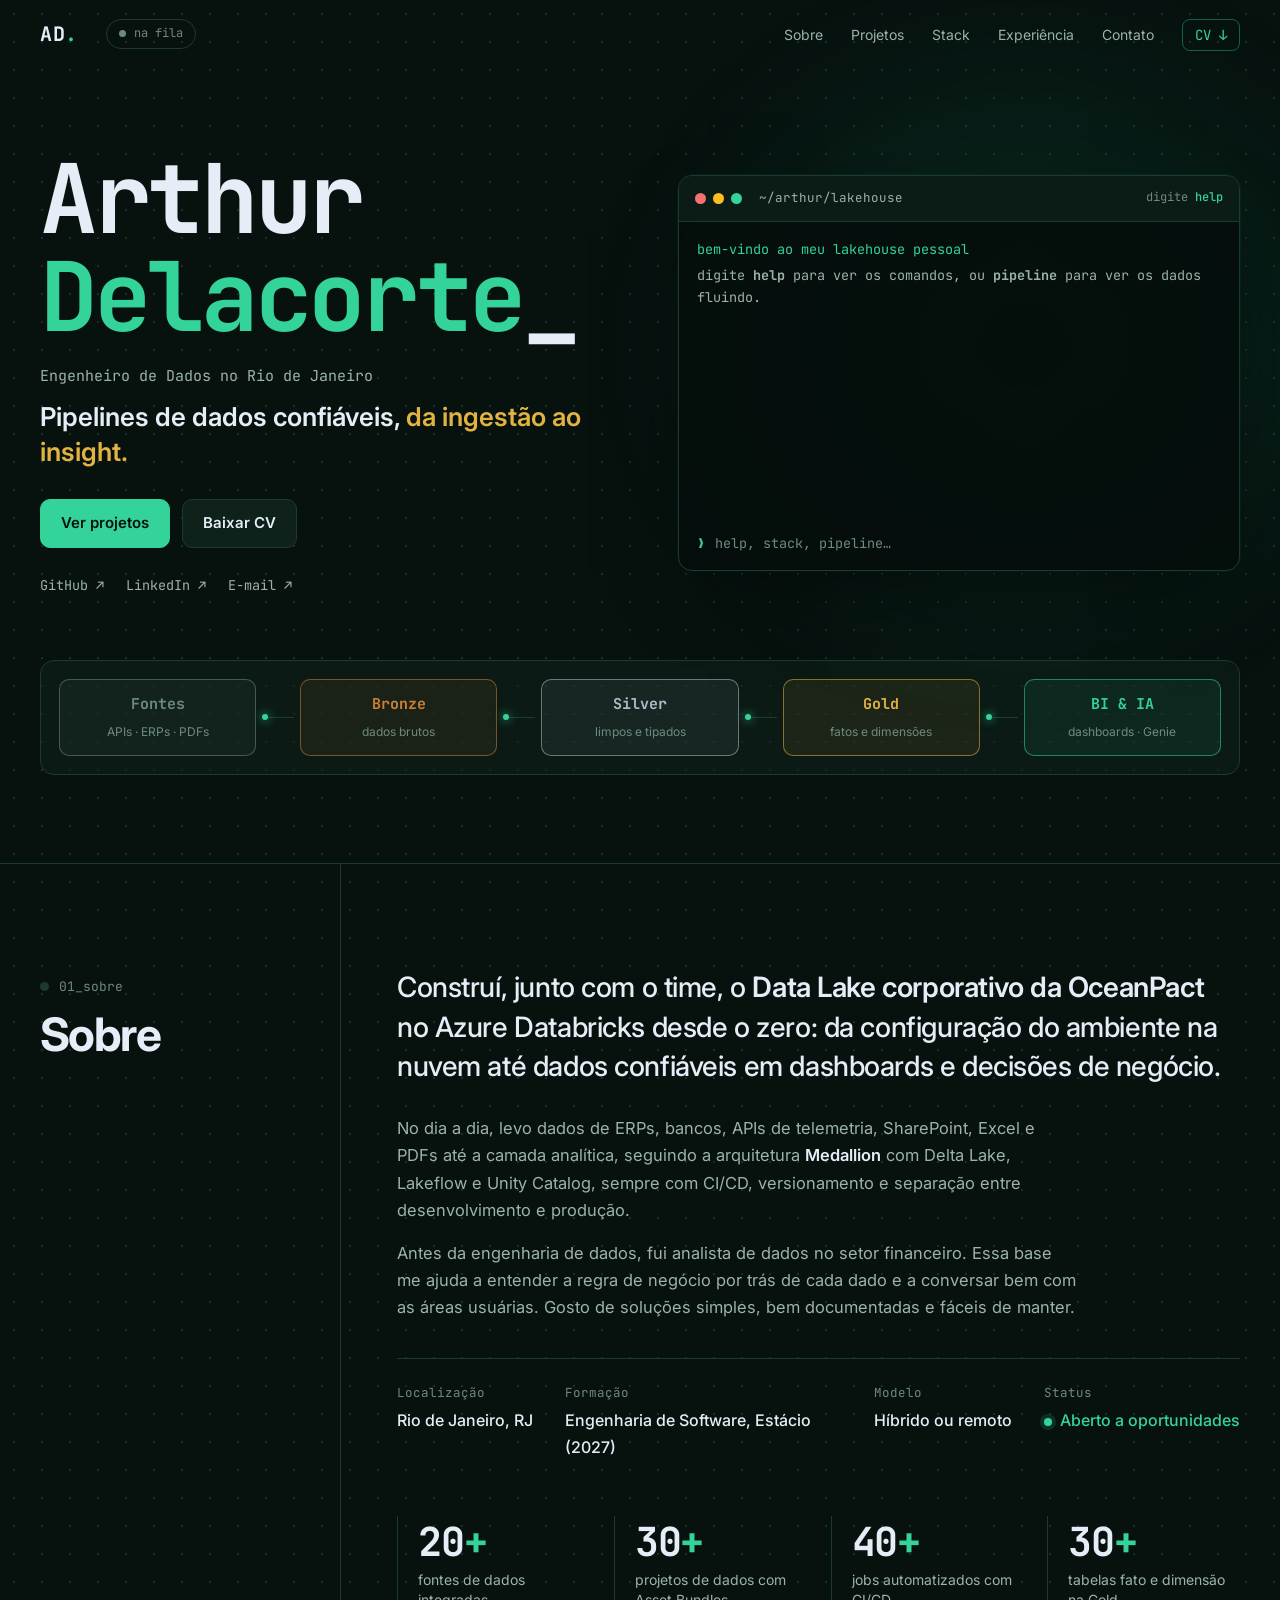
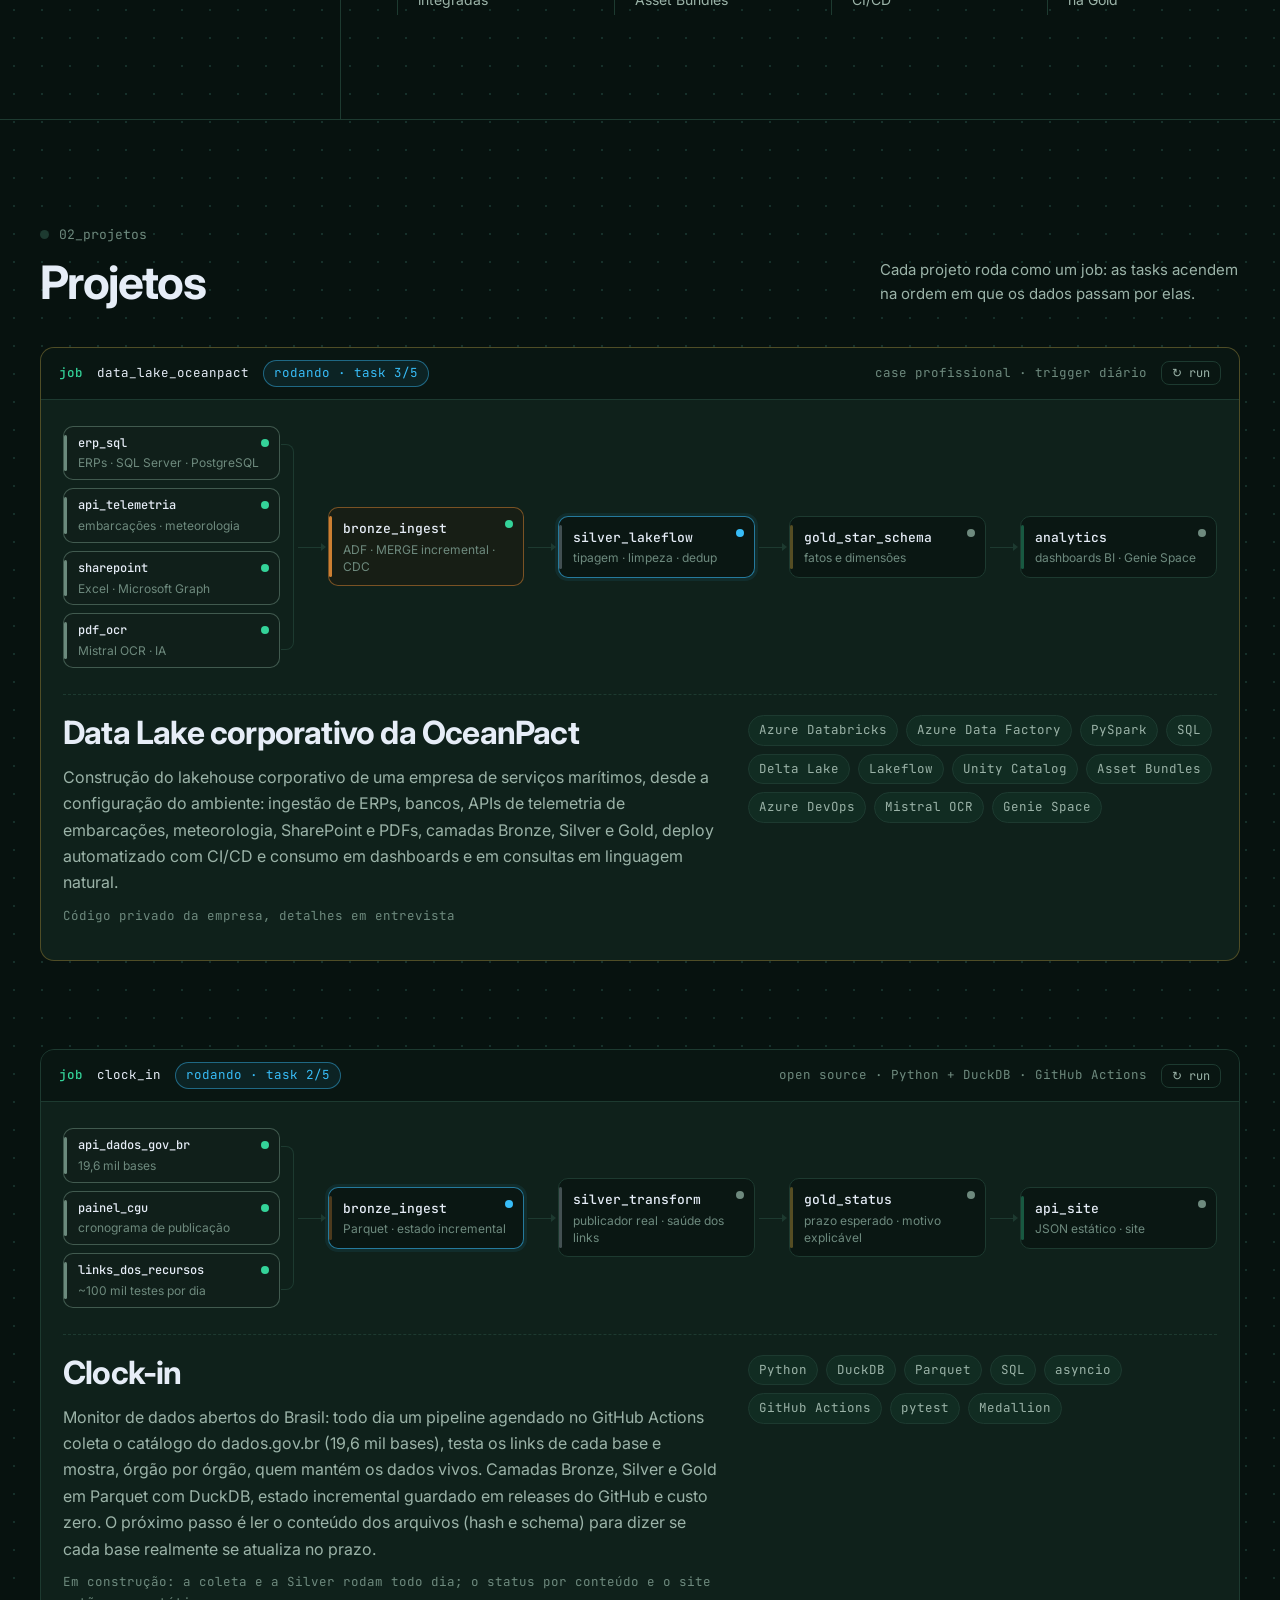
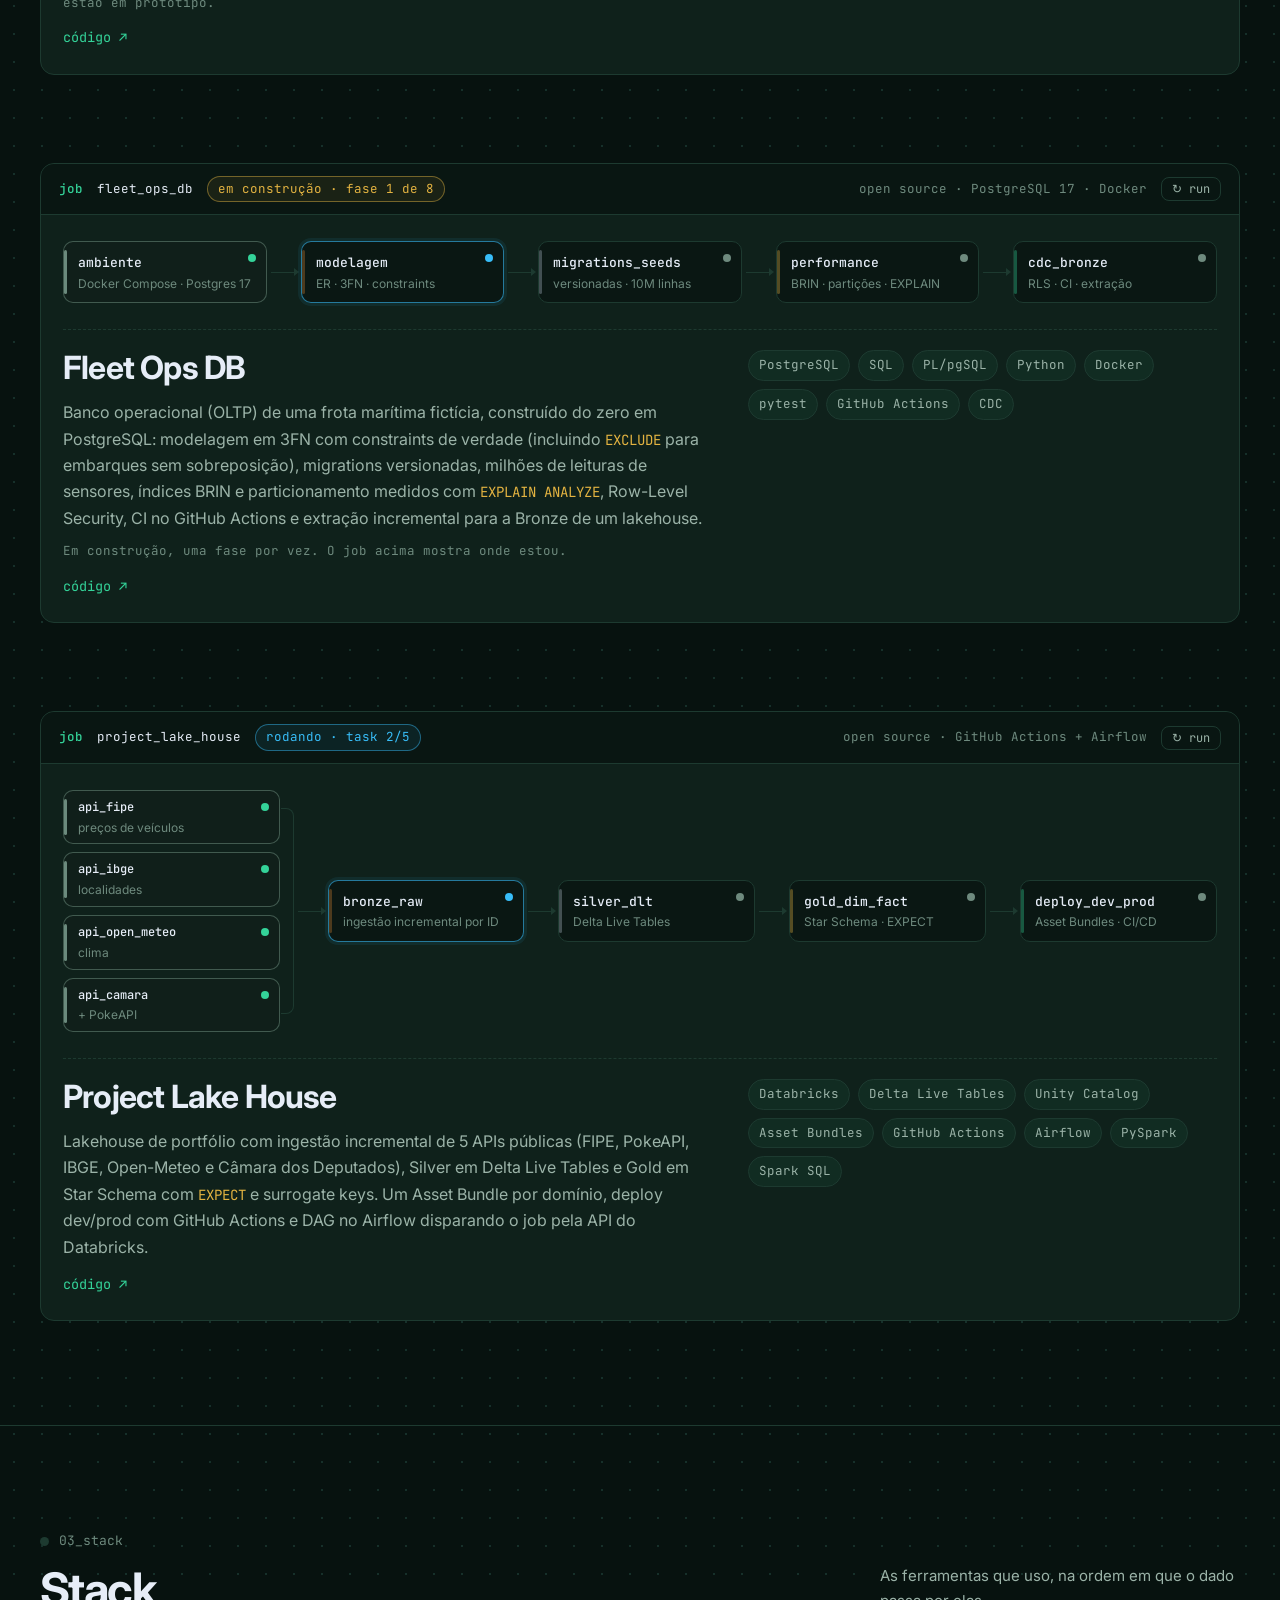
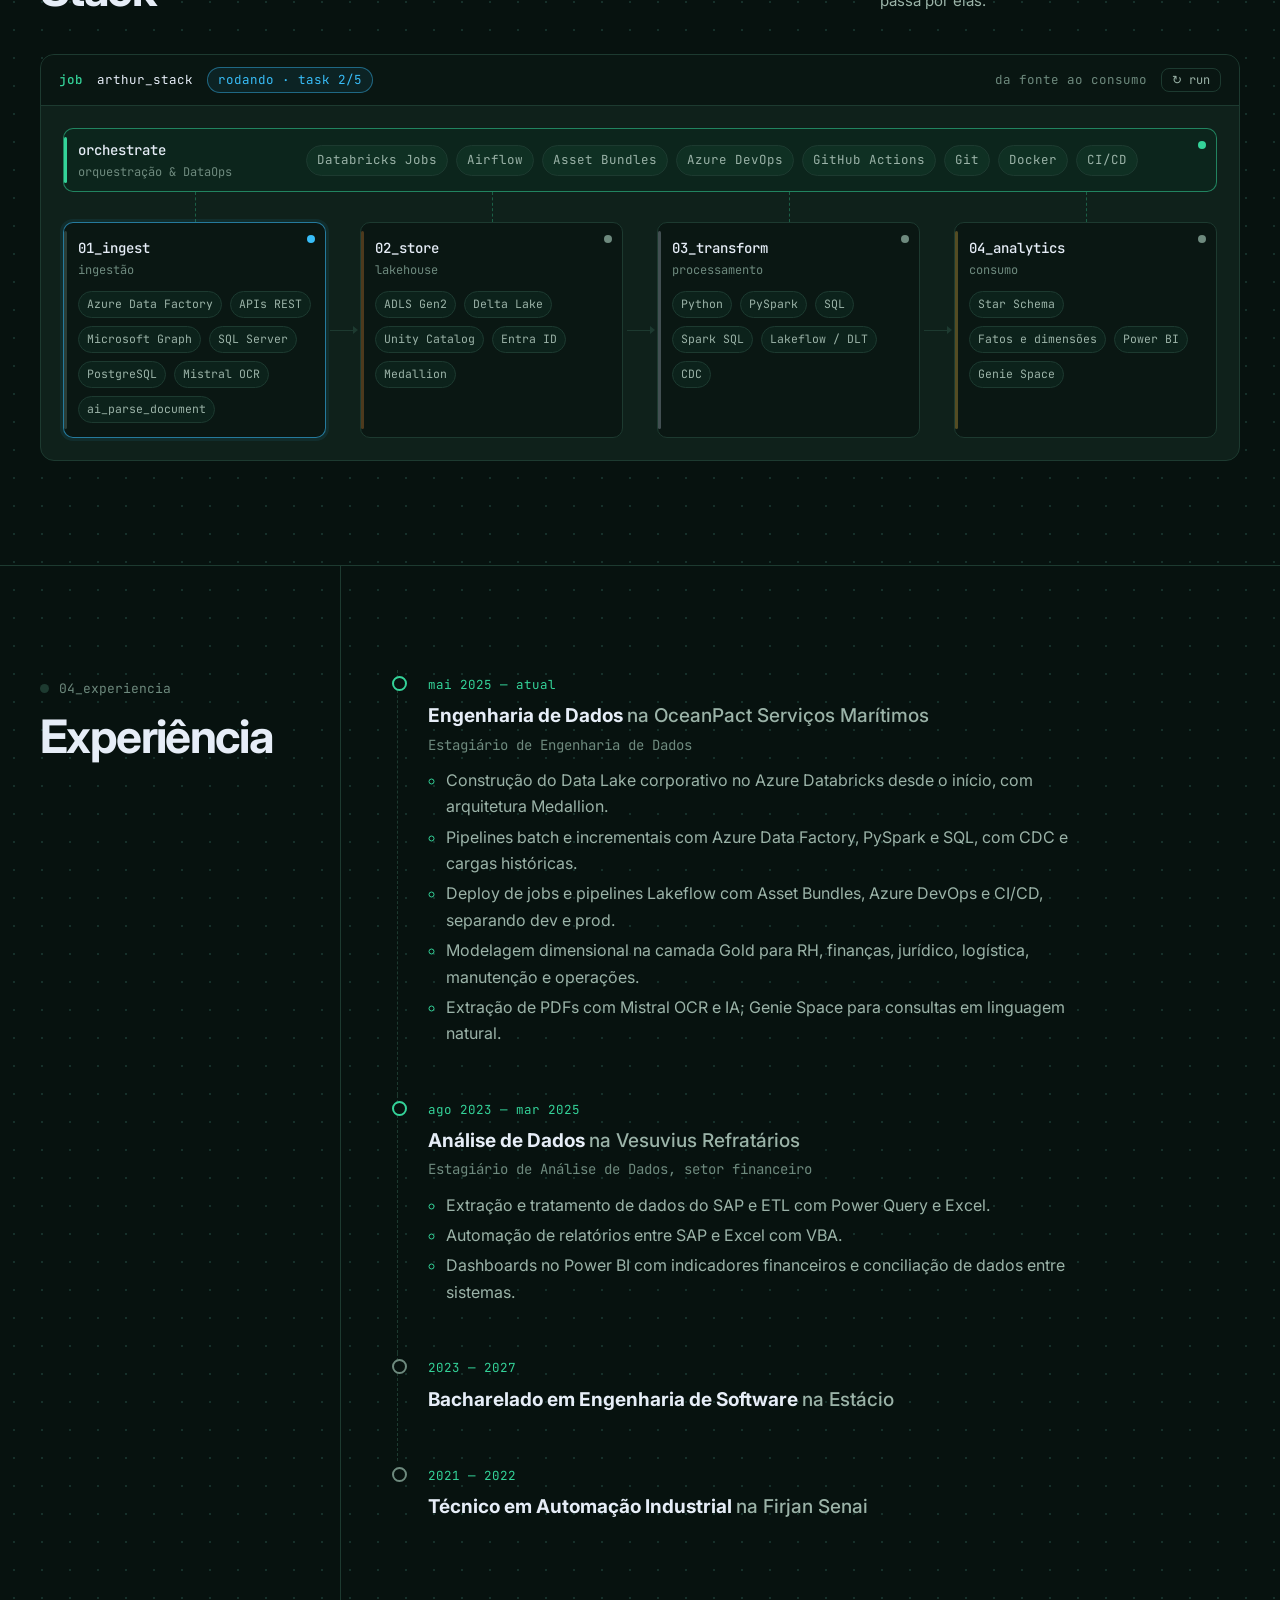
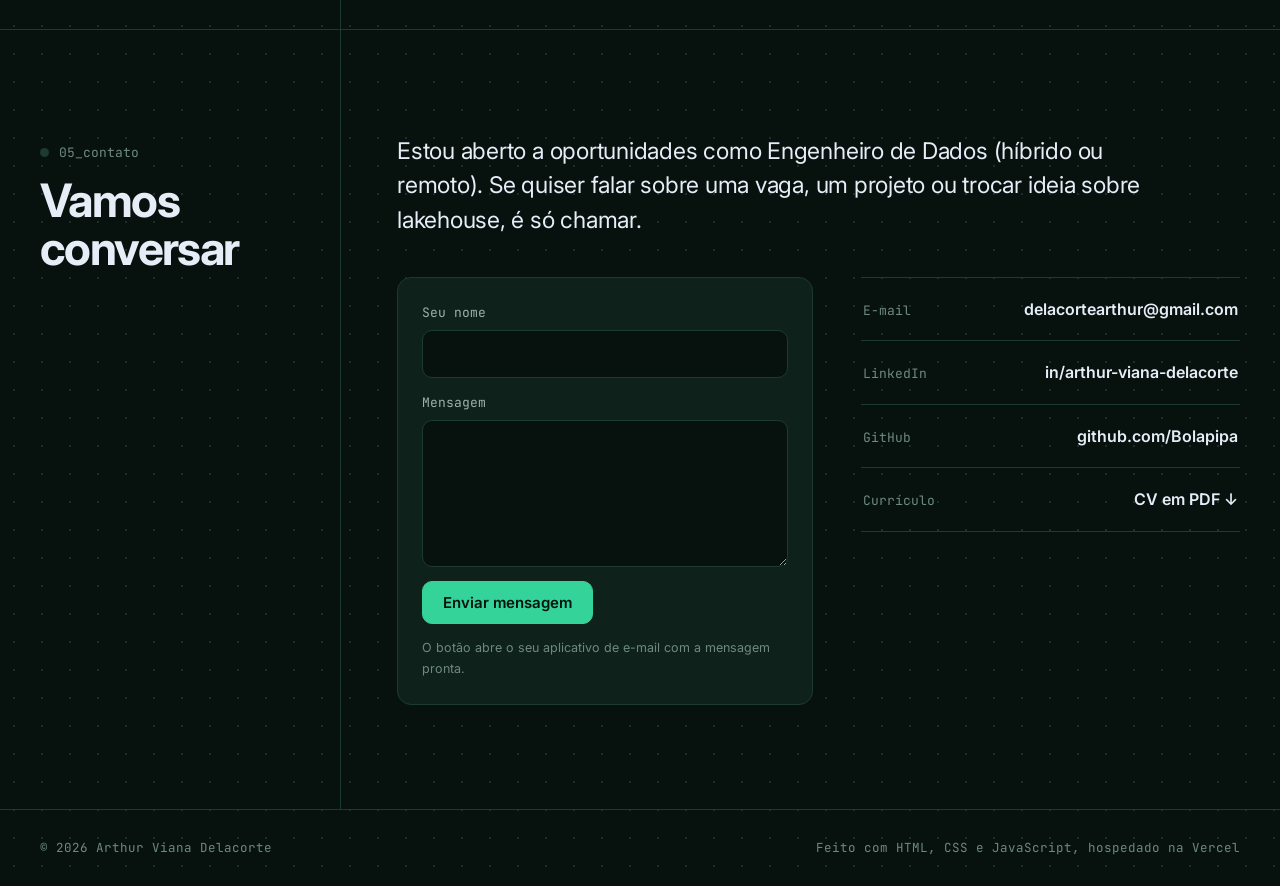
==== commit c8bdd1d9: "fix: nome do job do Clock-in no portfolio (clock_in)" ====
--- a/index.html
+++ b/index.html
@@ -228,7 +228,7 @@
           <!-- Projeto: monitor de dados abertos em construção. data-parcial = quantas etapas já terminaram -->
           <article class="job job--construcao revelar" data-dag data-parcial="3" data-parcial-texto="em construção · Gold e site em protótipo">
             <header class="job__barra">
-              <span class="job__nome"><b>job</b> clock_in_diario</span>
+              <span class="job__nome"><b>job</b> clock_in</span>
               <span class="job__status" data-status>na fila</span>
               <span class="job__meta">open source · Python + DuckDB · GitHub Actions</span>
               <button class="job__rerun" type="button" data-rerun aria-label="Executar o job de novo">↻ run</button>
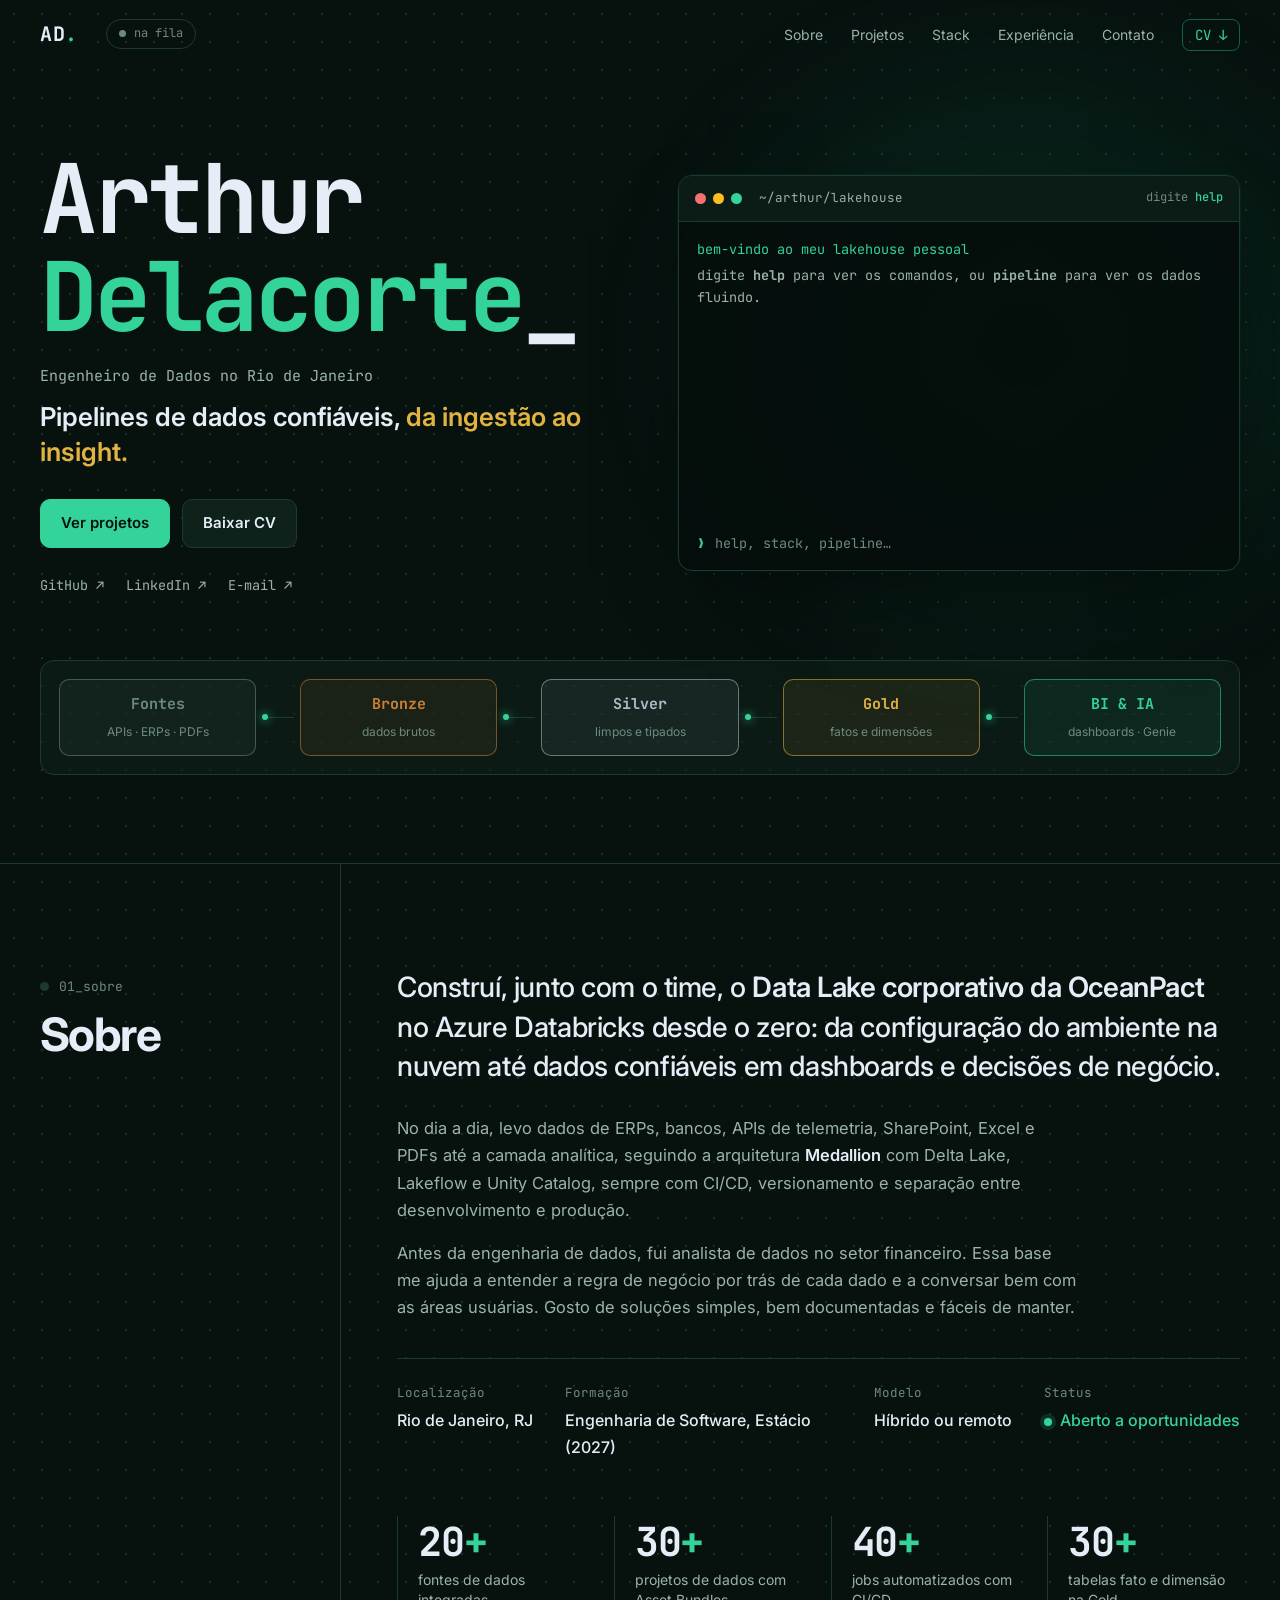
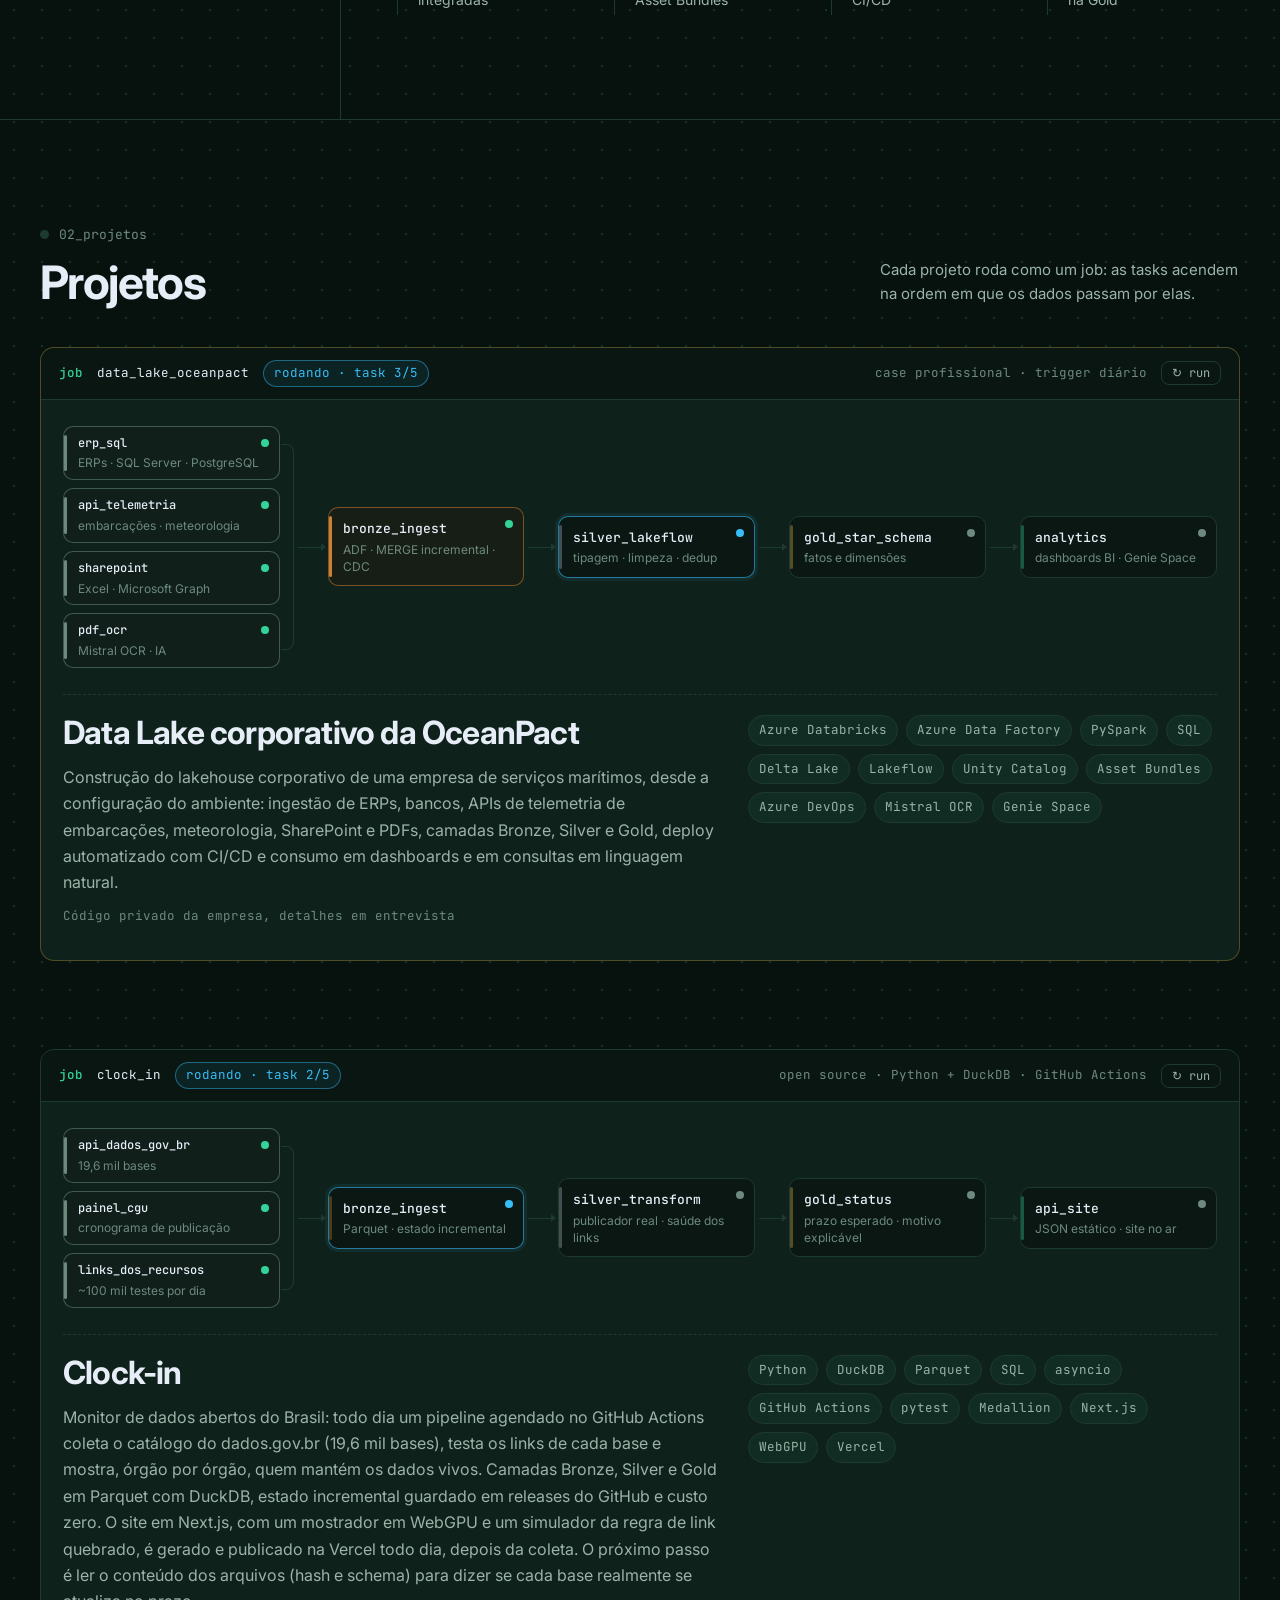
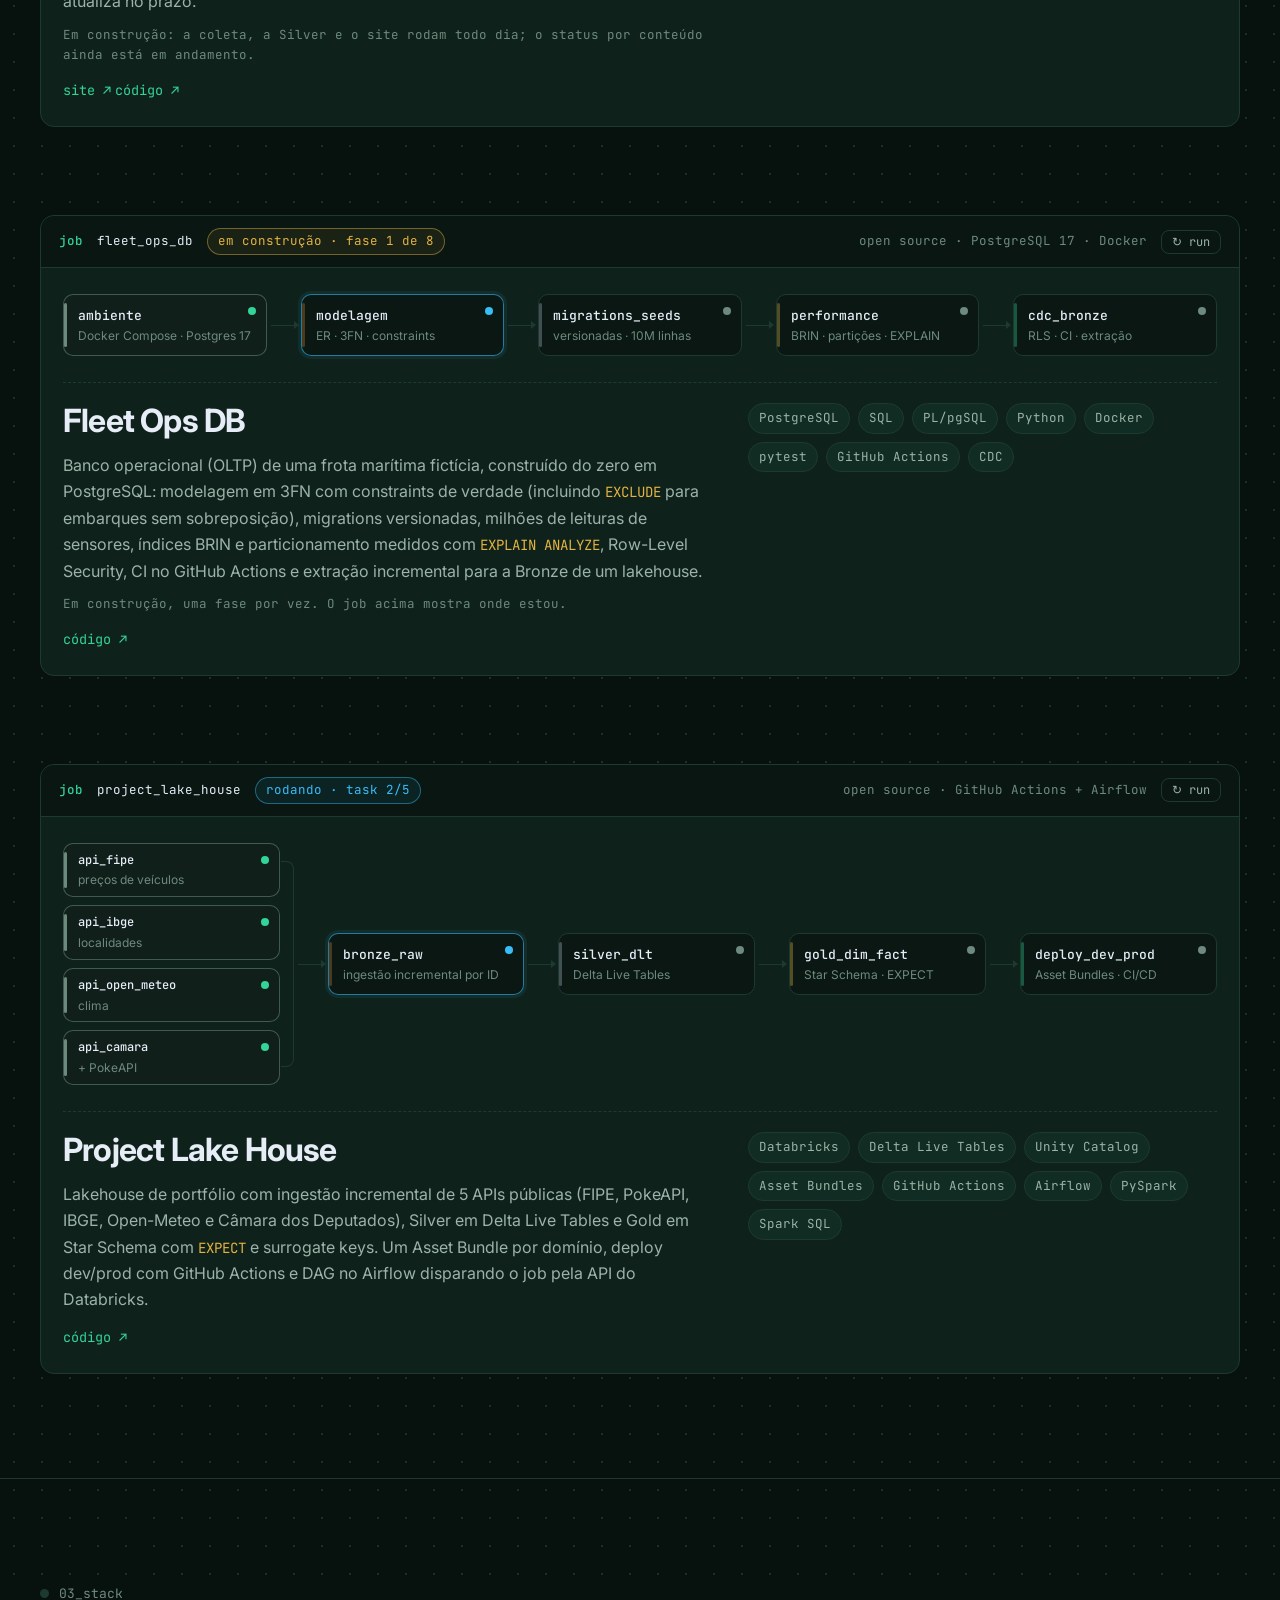
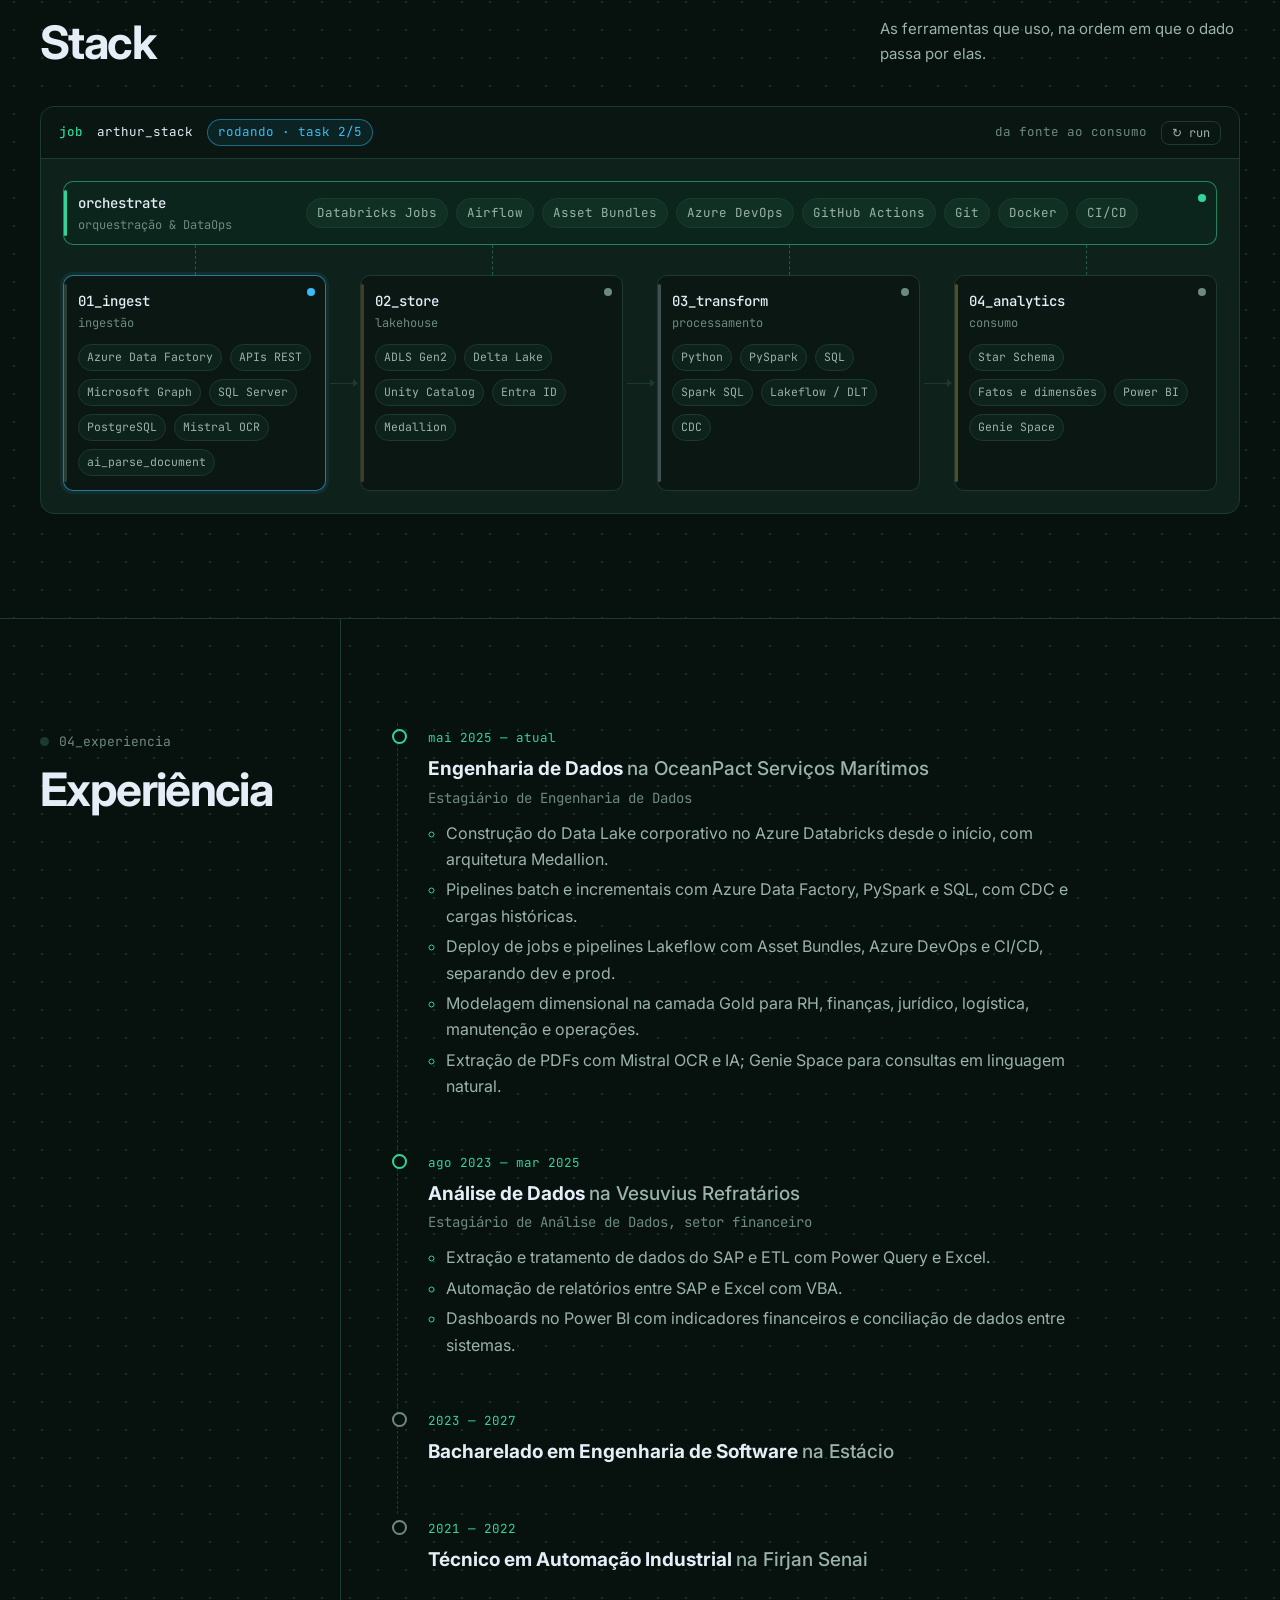
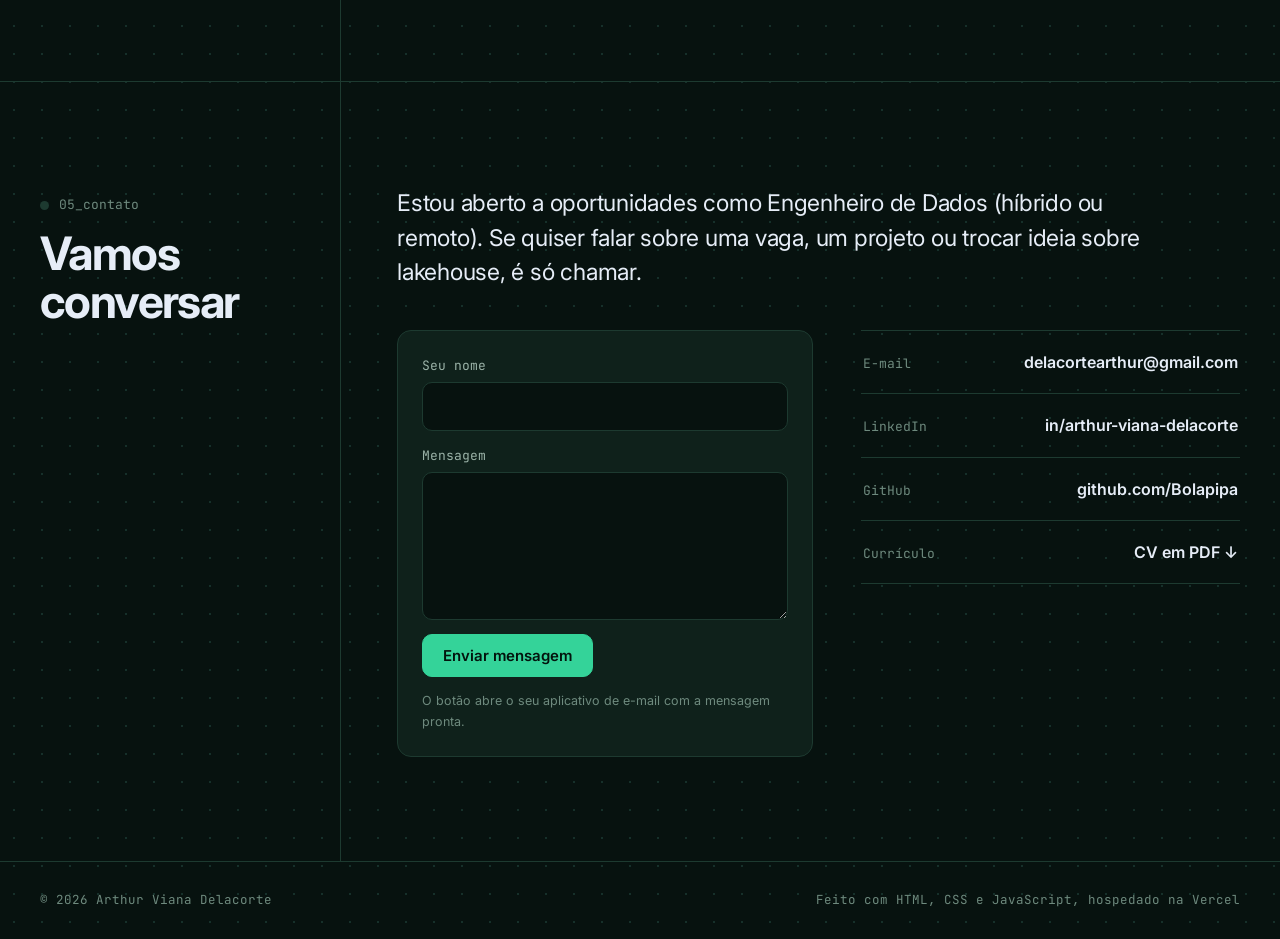
==== commit cd2dcc6d: "feat: link do site do Clock-in no ar e stack atualizada no cartao do projeto" ====
--- a/index.html
+++ b/index.html
@@ -226,7 +226,7 @@
           </article>
 
           <!-- Projeto: monitor de dados abertos em construção. data-parcial = quantas etapas já terminaram -->
-          <article class="job job--construcao revelar" data-dag data-parcial="3" data-parcial-texto="em construção · Gold e site em protótipo">
+          <article class="job job--construcao revelar" data-dag data-parcial="3" data-parcial-texto="em construção · site no ar, status por conteúdo em andamento">
             <header class="job__barra">
               <span class="job__nome"><b>job</b> clock_in</span>
               <span class="job__status" data-status>na fila</span>
@@ -255,7 +255,7 @@
               </div>
               <div class="dag__aresta"><i></i></div>
               <div class="dag__col">
-                <div class="no" data-ordem="4" style="--cor: var(--acento)"><span class="no__estado"></span><b>api_site</b><small>JSON estático · site</small></div>
+                <div class="no" data-ordem="4" style="--cor: var(--acento)"><span class="no__estado"></span><b>api_site</b><small>JSON estático · site no ar</small></div>
               </div>
             </div>
 
@@ -266,15 +266,17 @@
                   Monitor de dados abertos do Brasil: todo dia um pipeline agendado no GitHub Actions coleta o catálogo do
                   dados.gov.br (19,6 mil bases), testa os links de cada base e mostra, órgão por órgão, quem mantém os
                   dados vivos. Camadas Bronze, Silver e Gold em Parquet com DuckDB, estado incremental guardado em releases
-                  do GitHub e custo zero. O próximo passo é ler o conteúdo dos arquivos (hash e schema) para dizer se cada
-                  base realmente se atualiza no prazo.
+                  do GitHub e custo zero. O site em Next.js, com um mostrador em WebGPU e um simulador da regra de link
+                  quebrado, é gerado e publicado na Vercel todo dia, depois da coleta. O próximo passo é ler o conteúdo
+                  dos arquivos (hash e schema) para dizer se cada base realmente se atualiza no prazo.
                 </p>
-                <p class="job__nota">Em construção: a coleta e a Silver rodam todo dia; o status por conteúdo e o site estão em protótipo.</p>
+                <p class="job__nota">Em construção: a coleta, a Silver e o site rodam todo dia; o status por conteúdo ainda está em andamento.</p>
+                <a class="projeto__link" href="https://clock-in-indol.vercel.app" target="_blank" rel="noopener">site ↗</a>
                 <a class="projeto__link" href="https://github.com/Bolapipa/clock-in" target="_blank" rel="noopener">código ↗</a>
               </div>
               <ul class="chips">
                 <li>Python</li><li>DuckDB</li><li>Parquet</li><li>SQL</li><li>asyncio</li>
-                <li>GitHub Actions</li><li>pytest</li><li>Medallion</li>
+                <li>GitHub Actions</li><li>pytest</li><li>Medallion</li><li>Next.js</li><li>WebGPU</li><li>Vercel</li>
               </ul>
             </div>
           </article>
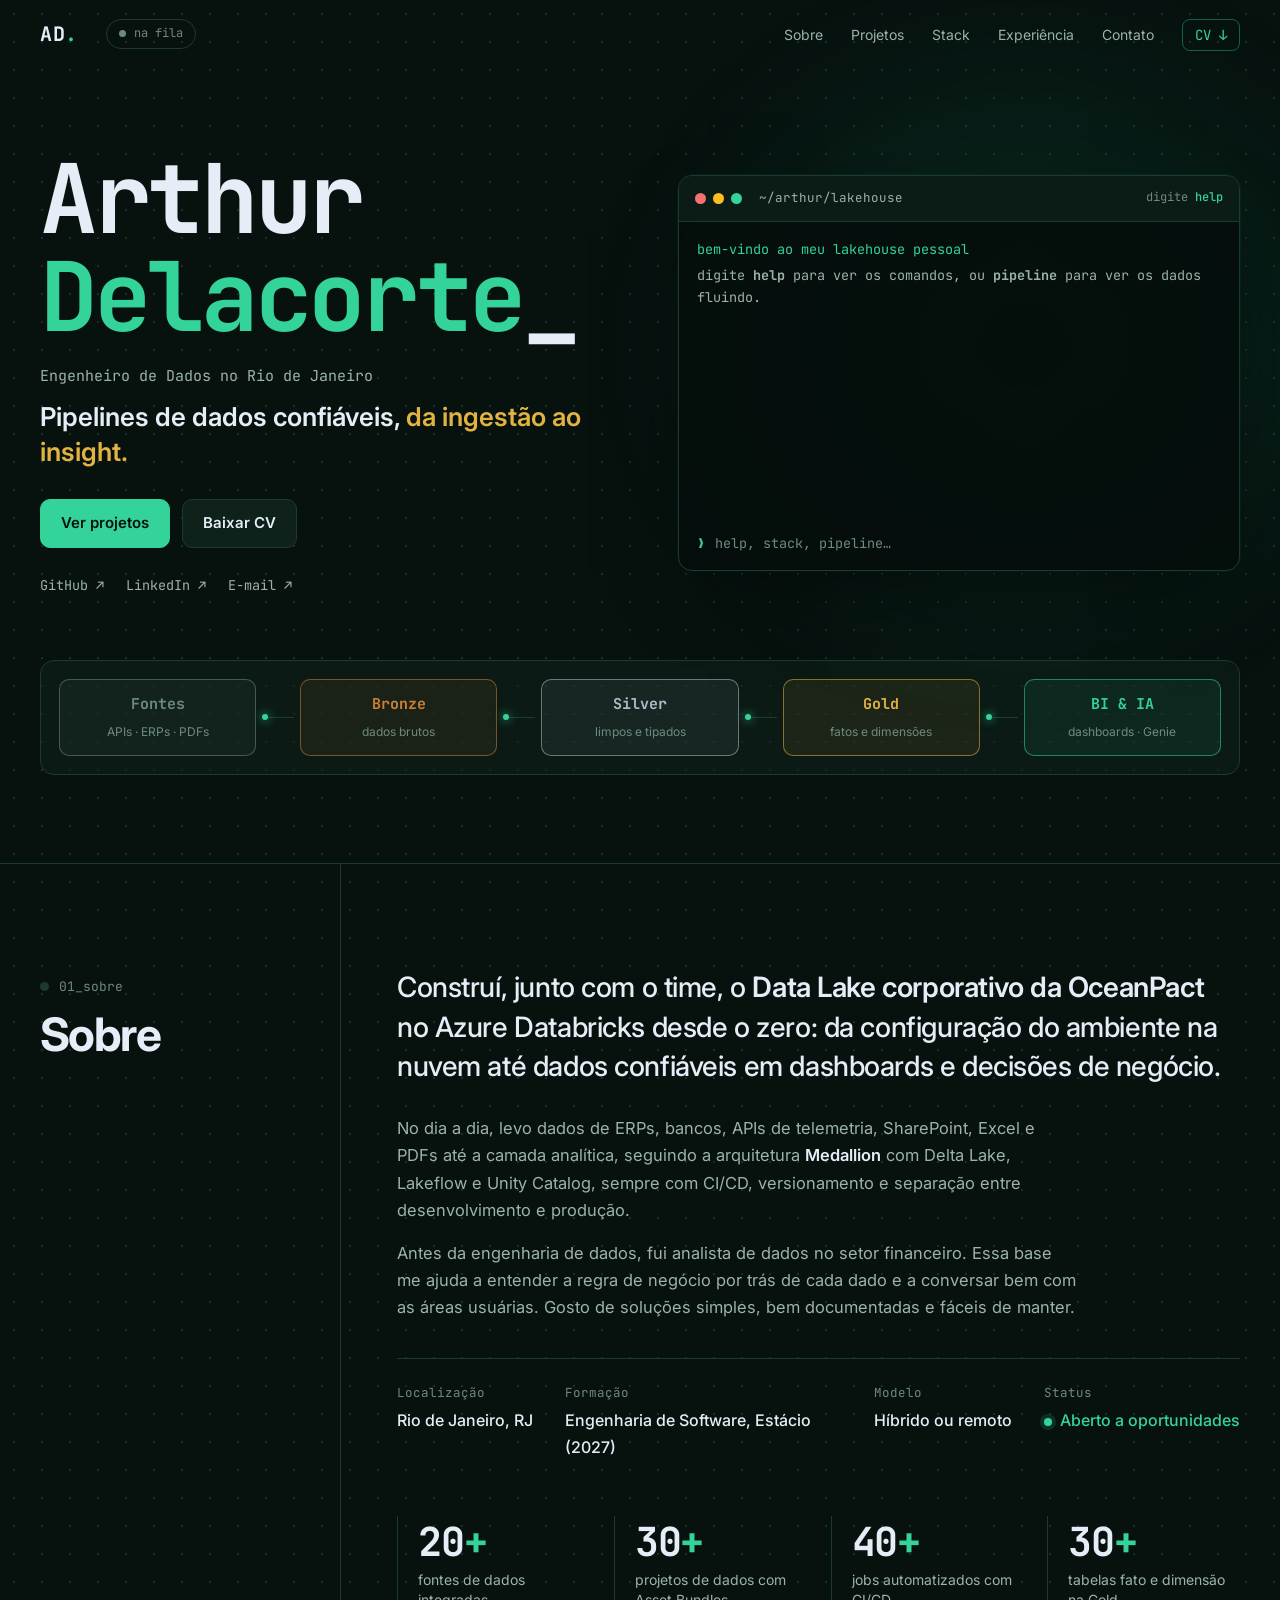
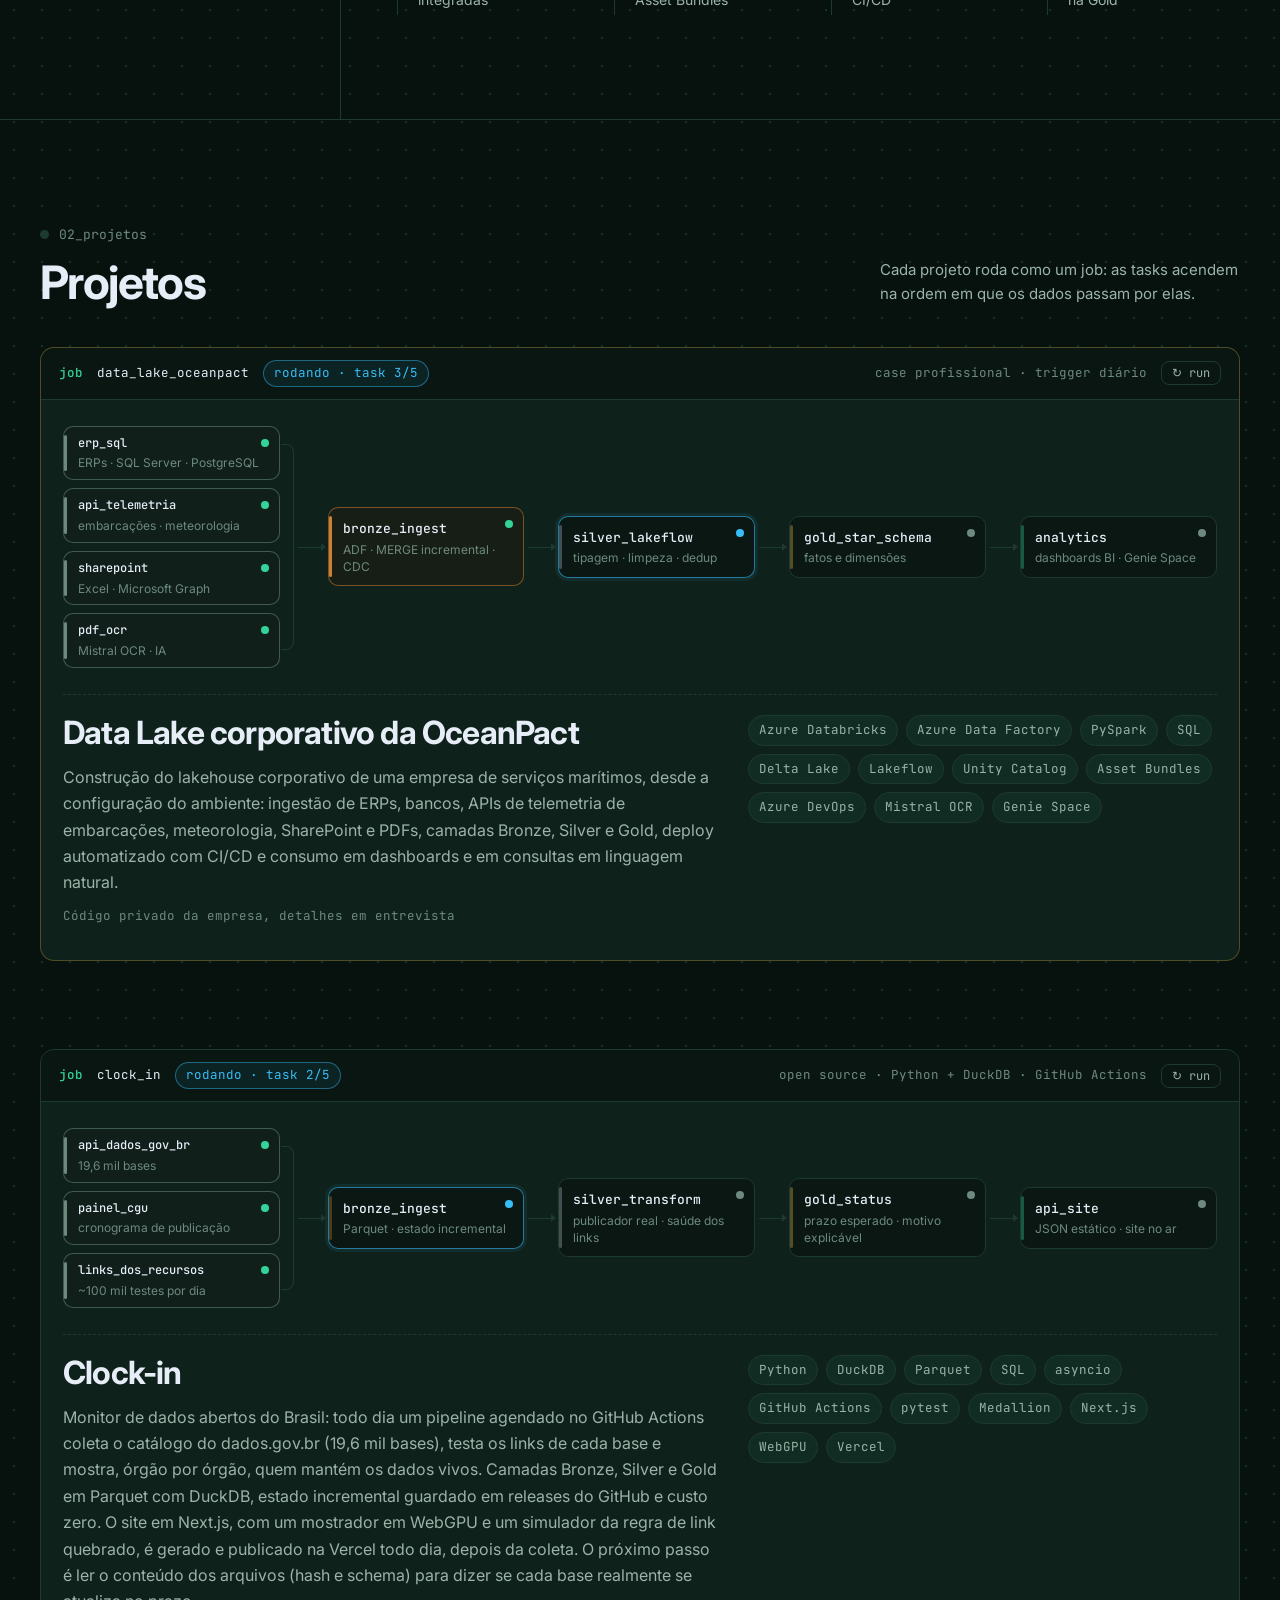
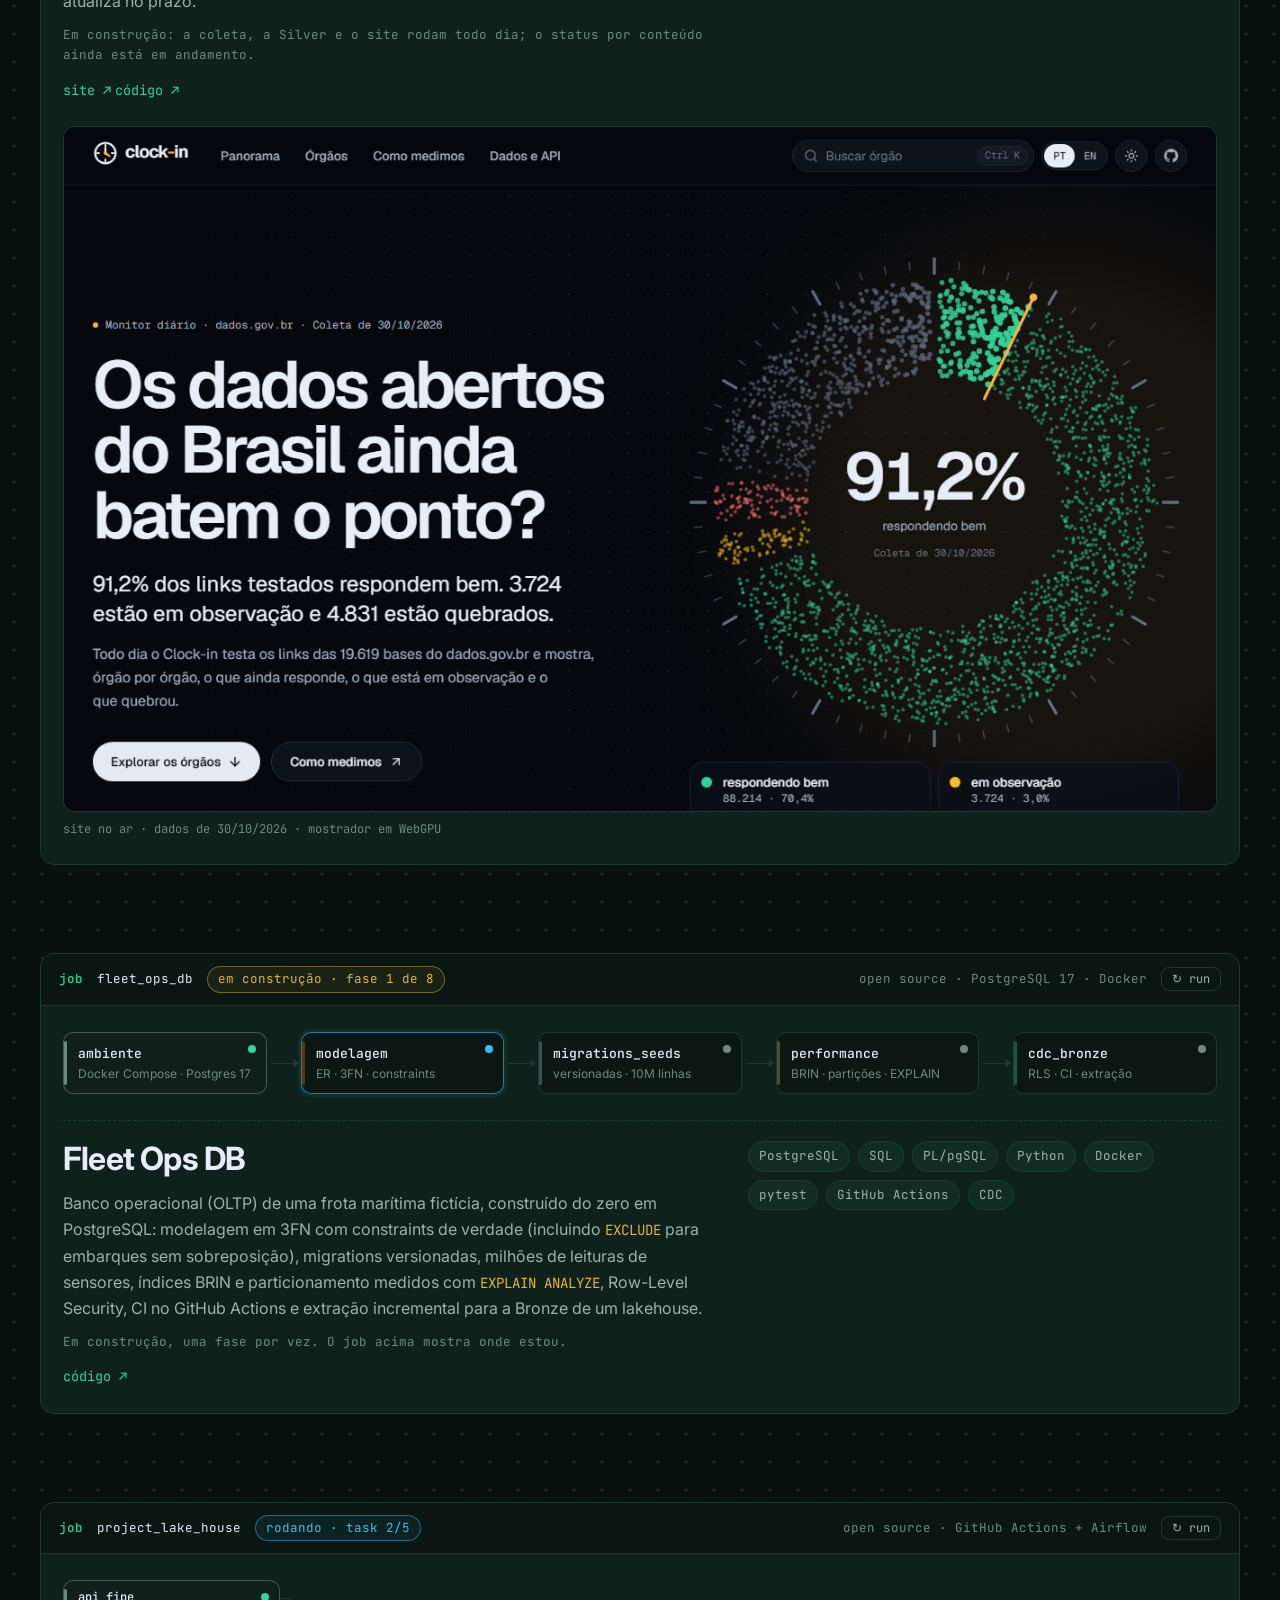
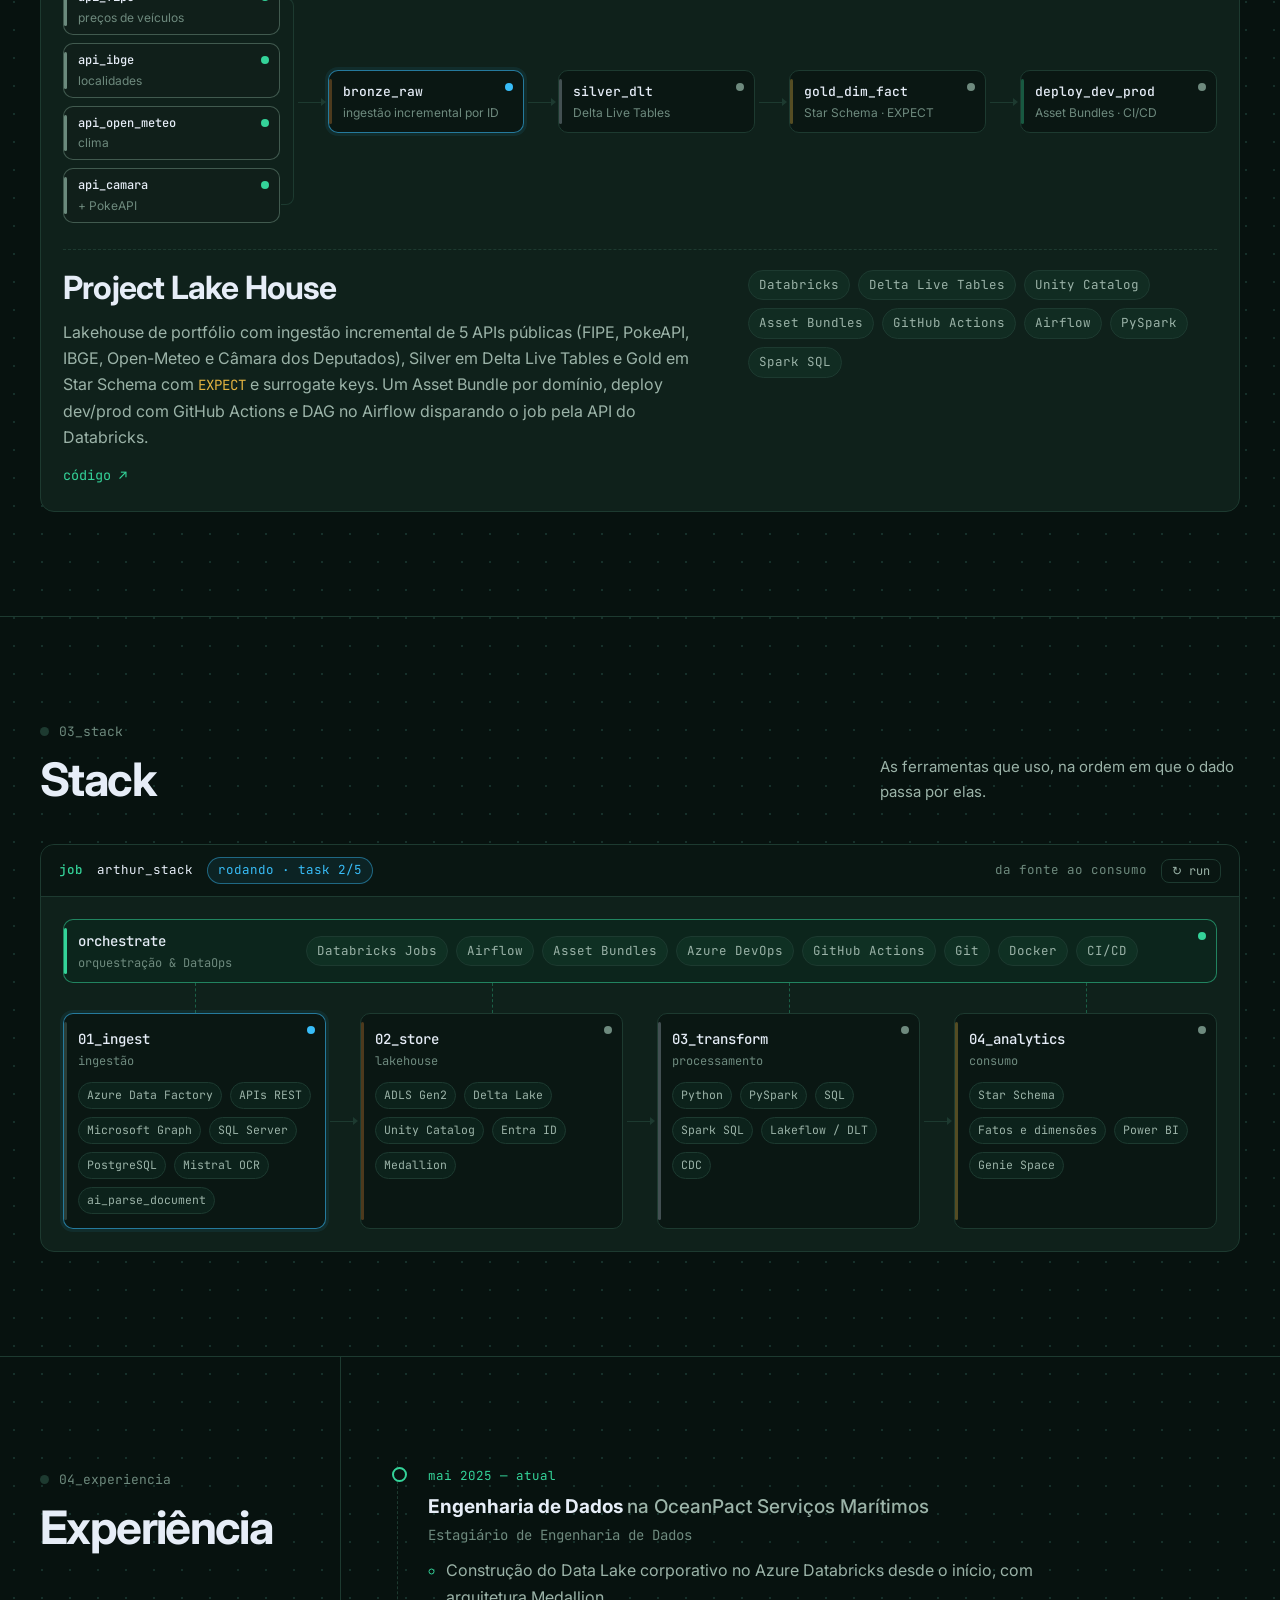
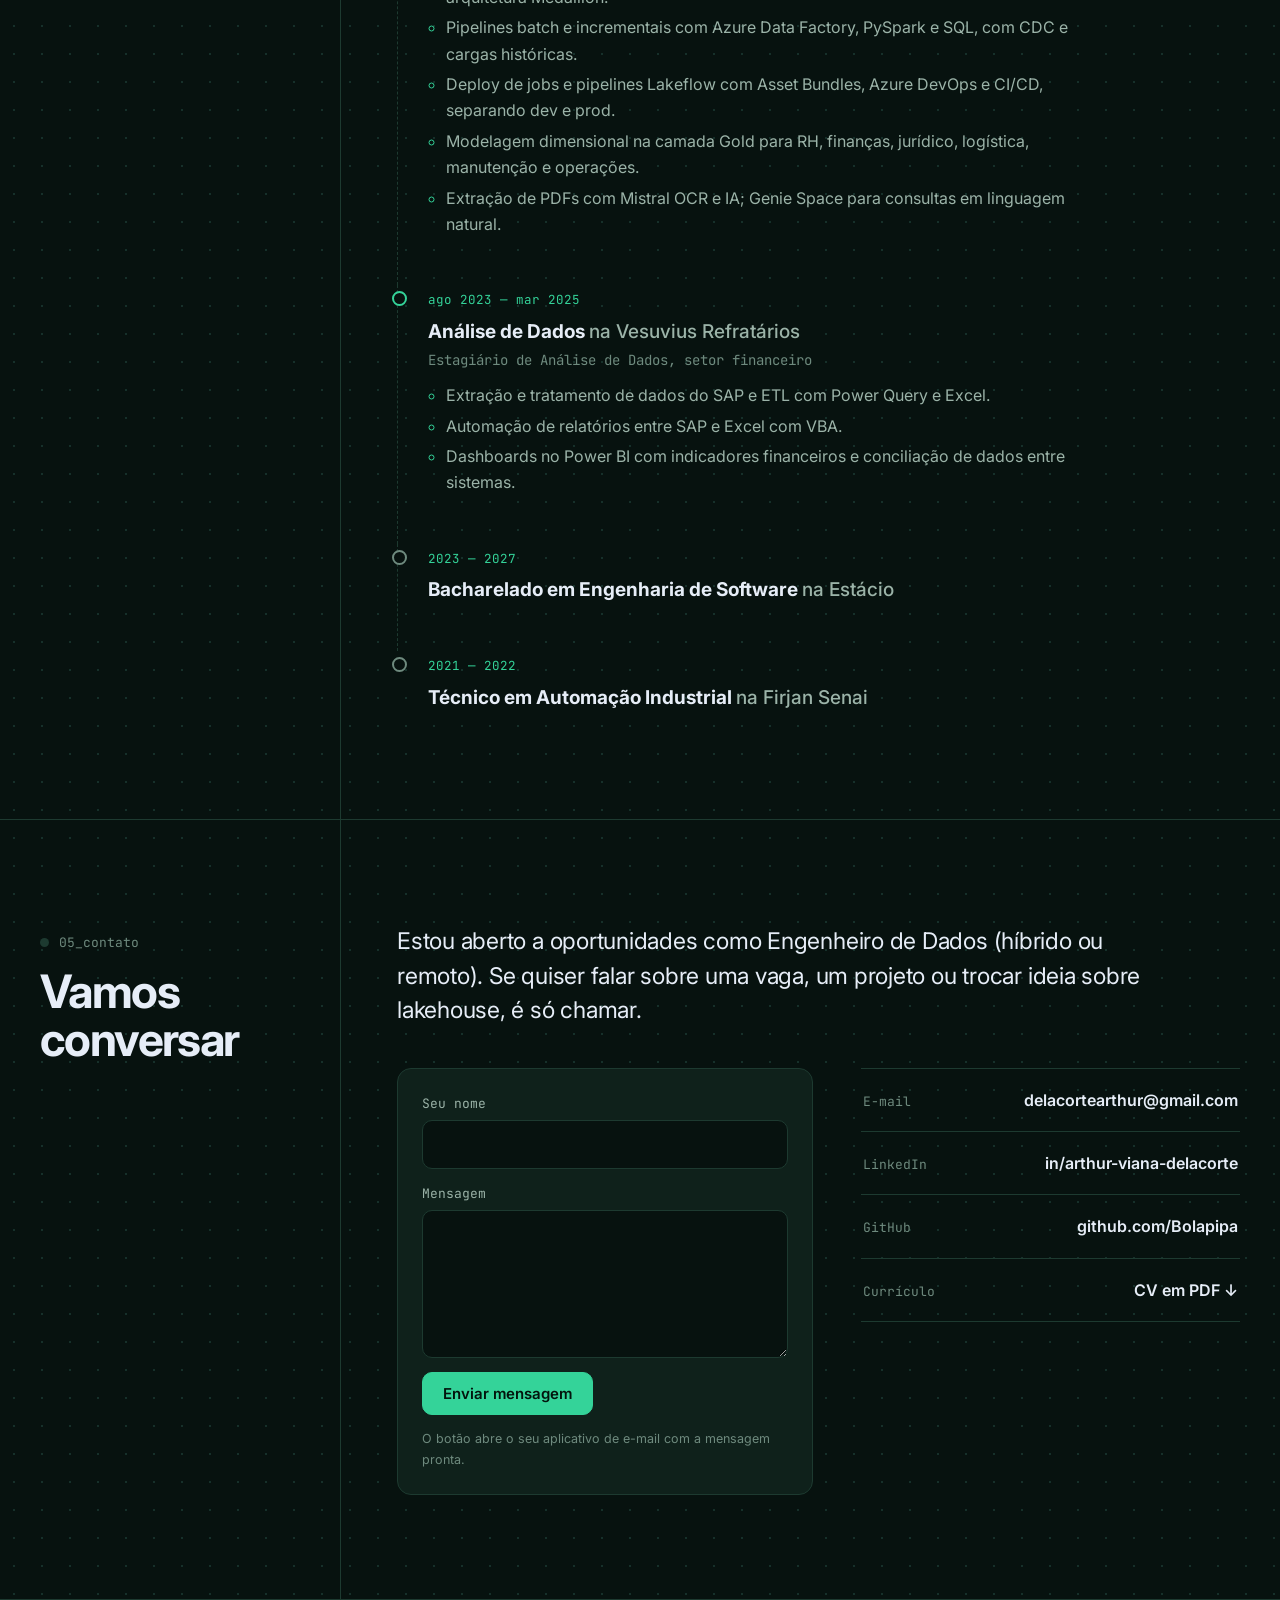
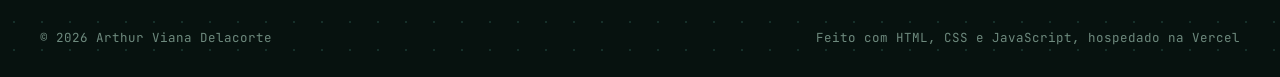
==== commit 17856557: "feat: captura do site do Clock-in no cartao do projeto" ====
--- a/index.html
+++ b/index.html
@@ -279,6 +279,15 @@
                 <li>GitHub Actions</li><li>pytest</li><li>Medallion</li><li>Next.js</li><li>WebGPU</li><li>Vercel</li>
               </ul>
             </div>
+
+            <!-- Captura do site no ar (clique abre o site) -->
+            <figure class="job__captura">
+              <a href="https://clock-in-indol.vercel.app" target="_blank" rel="noopener" aria-label="Abrir o site do Clock-in">
+                <img src="img/clock-in.png" width="1280" height="760" loading="lazy"
+                  alt="Página inicial do Clock-in: um relógio feito de pontos coloridos mostra que 91,2% dos links testados respondem bem.">
+              </a>
+              <figcaption>site no ar · dados de 30/10/2026 · mostrador em WebGPU</figcaption>
+            </figure>
           </article>
 
           <!-- Projeto: banco operacional em construção. data-parcial = quantas etapas já terminaram -->
--- a/style.css
+++ b/style.css
@@ -413,6 +413,16 @@
 .job__info h3 { margin: 0 0 12px; font-size: clamp(24px, 2.6vw, 32px); line-height: 1.15; letter-spacing: -.025em; }
 .job__info p { margin: 0 0 10px; color: var(--texto-suave); }
 .job__nota { font-family: var(--mono); font-size: 12.5px; color: var(--texto-fraco) !important; }
+
+/* Captura do projeto: faixa abaixo do texto, clicável */
+.job__captura { margin: 0 22px 24px; }
+.job__captura a {
+  display: block; overflow: hidden; border: 1px solid var(--borda); border-radius: 12px;
+  transition: border-color .2s, transform .2s;
+}
+.job__captura a:hover { border-color: var(--acento); transform: translateY(-2px); }
+.job__captura img { display: block; width: 100%; height: auto; }
+.job__captura figcaption { margin-top: 8px; font-family: var(--mono); font-size: 12px; color: var(--texto-fraco); }
 
 /* ----- Stack como job ----- */
 .stack-job { padding-bottom: 22px; }
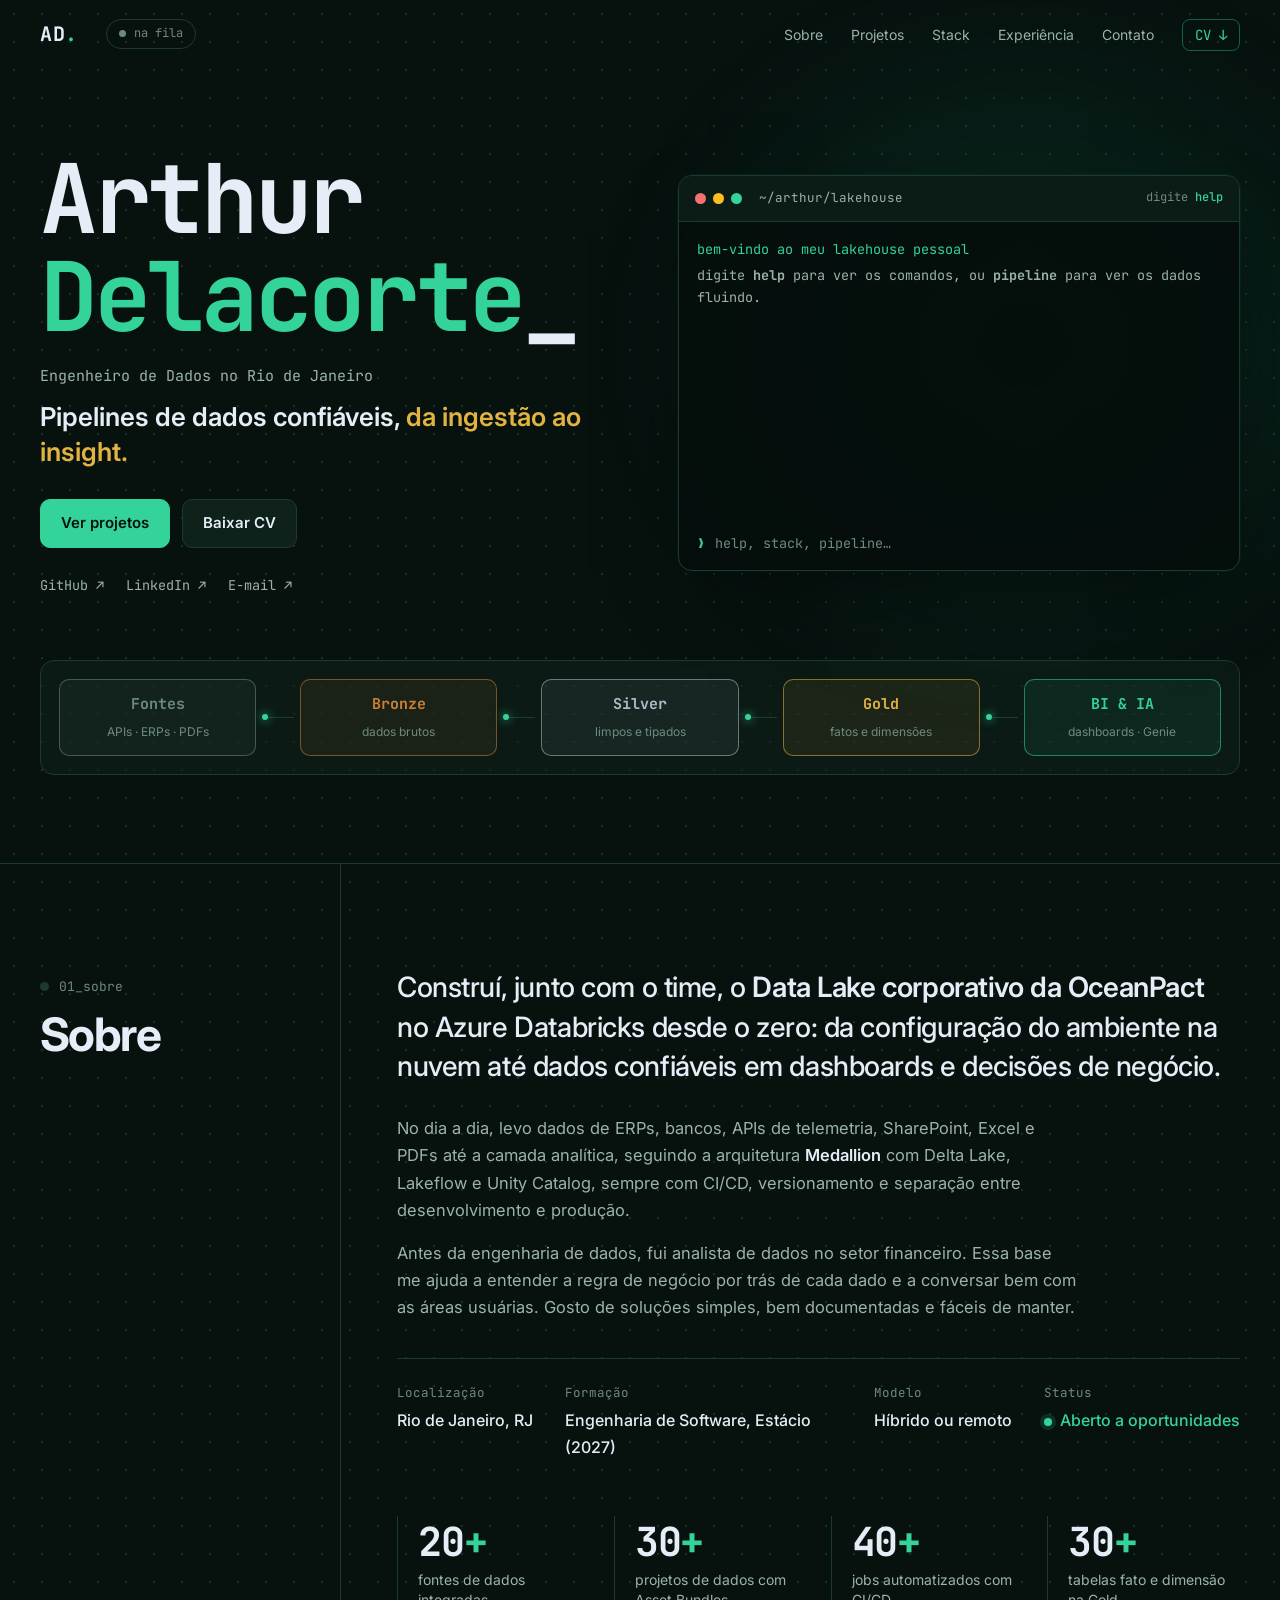
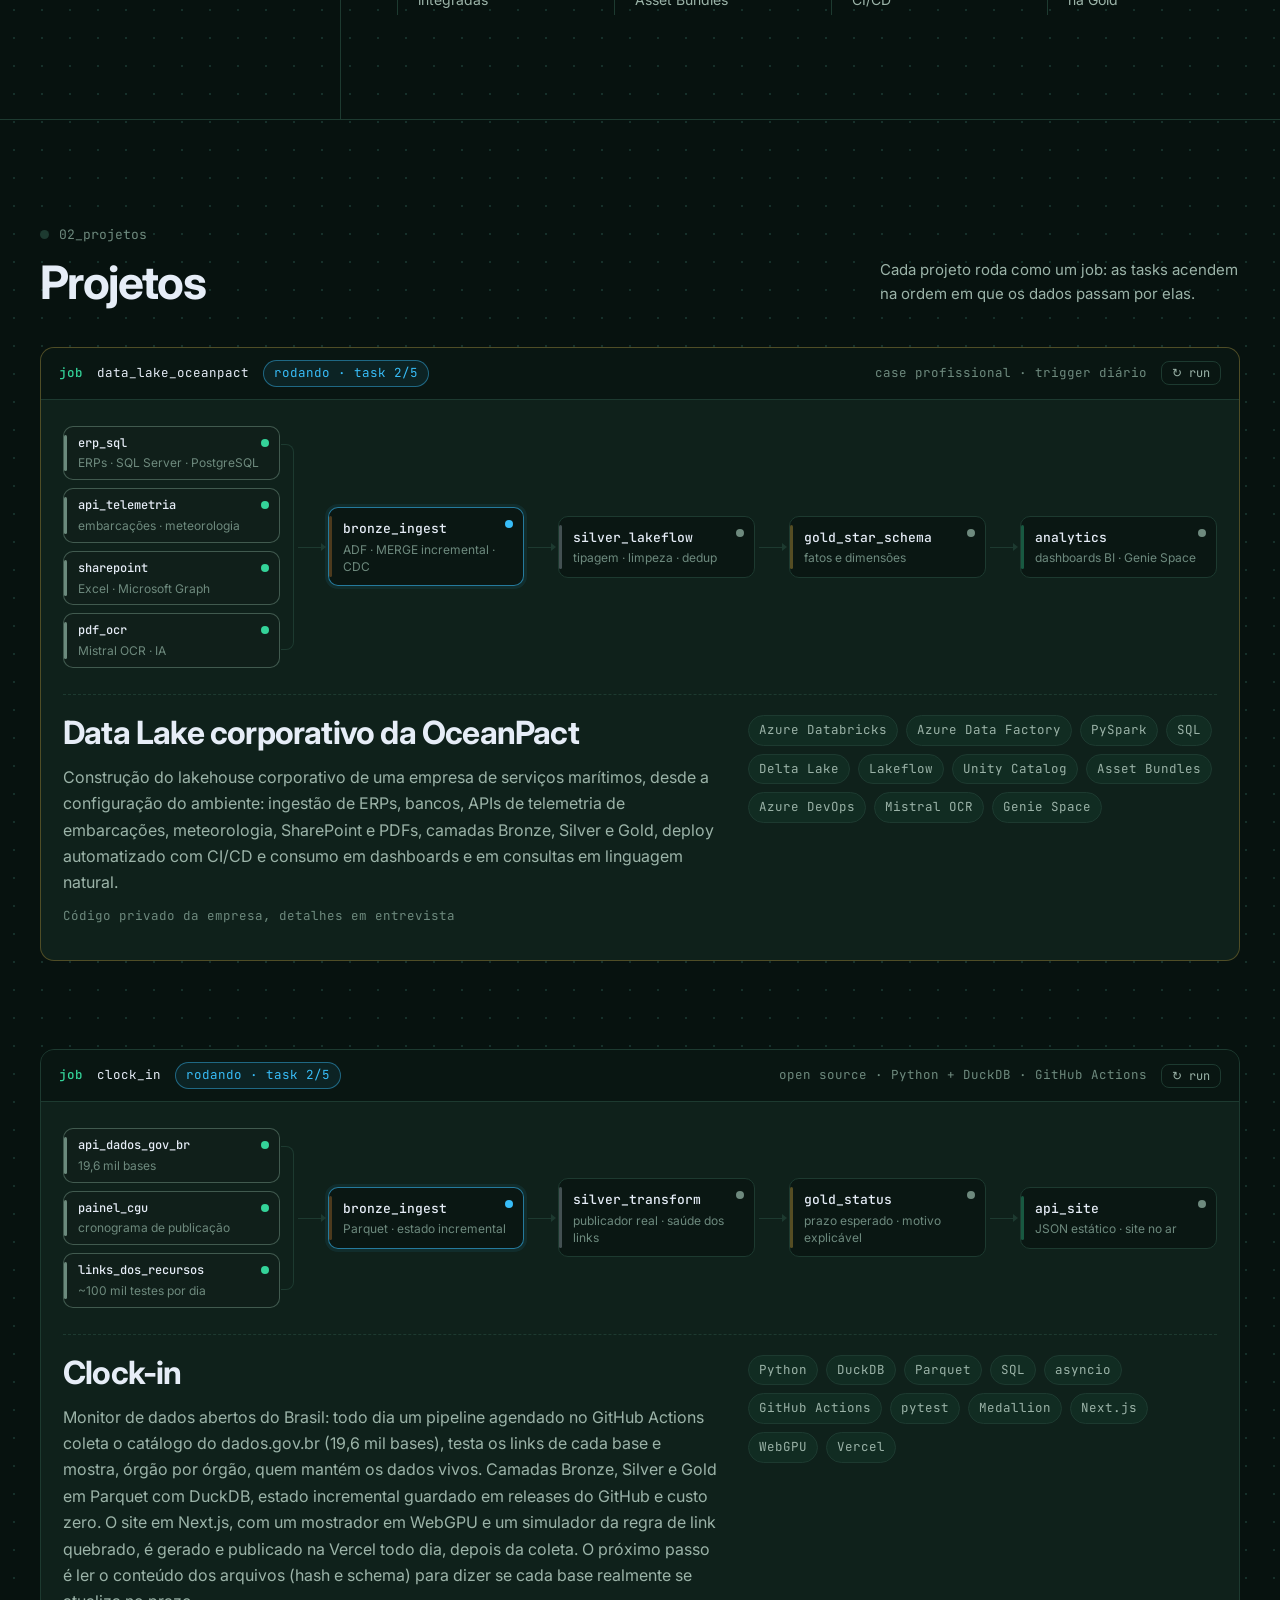
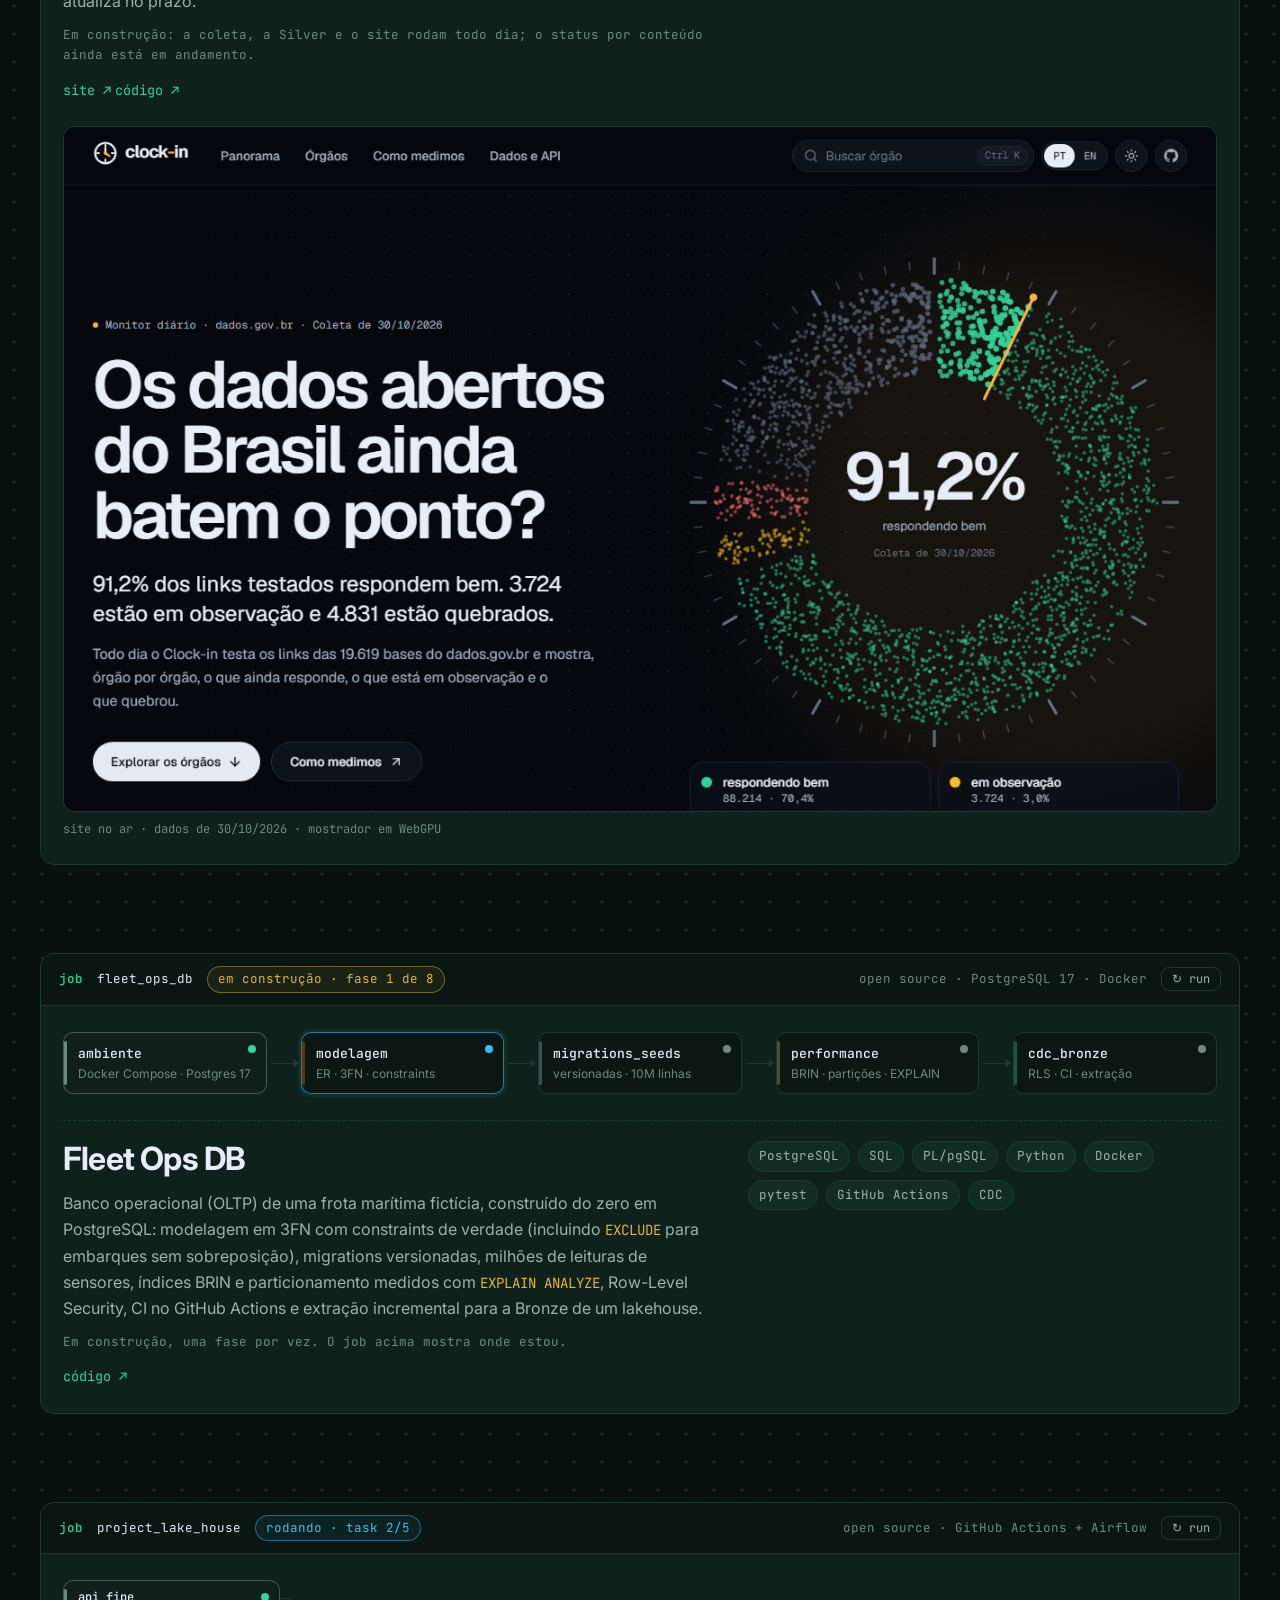
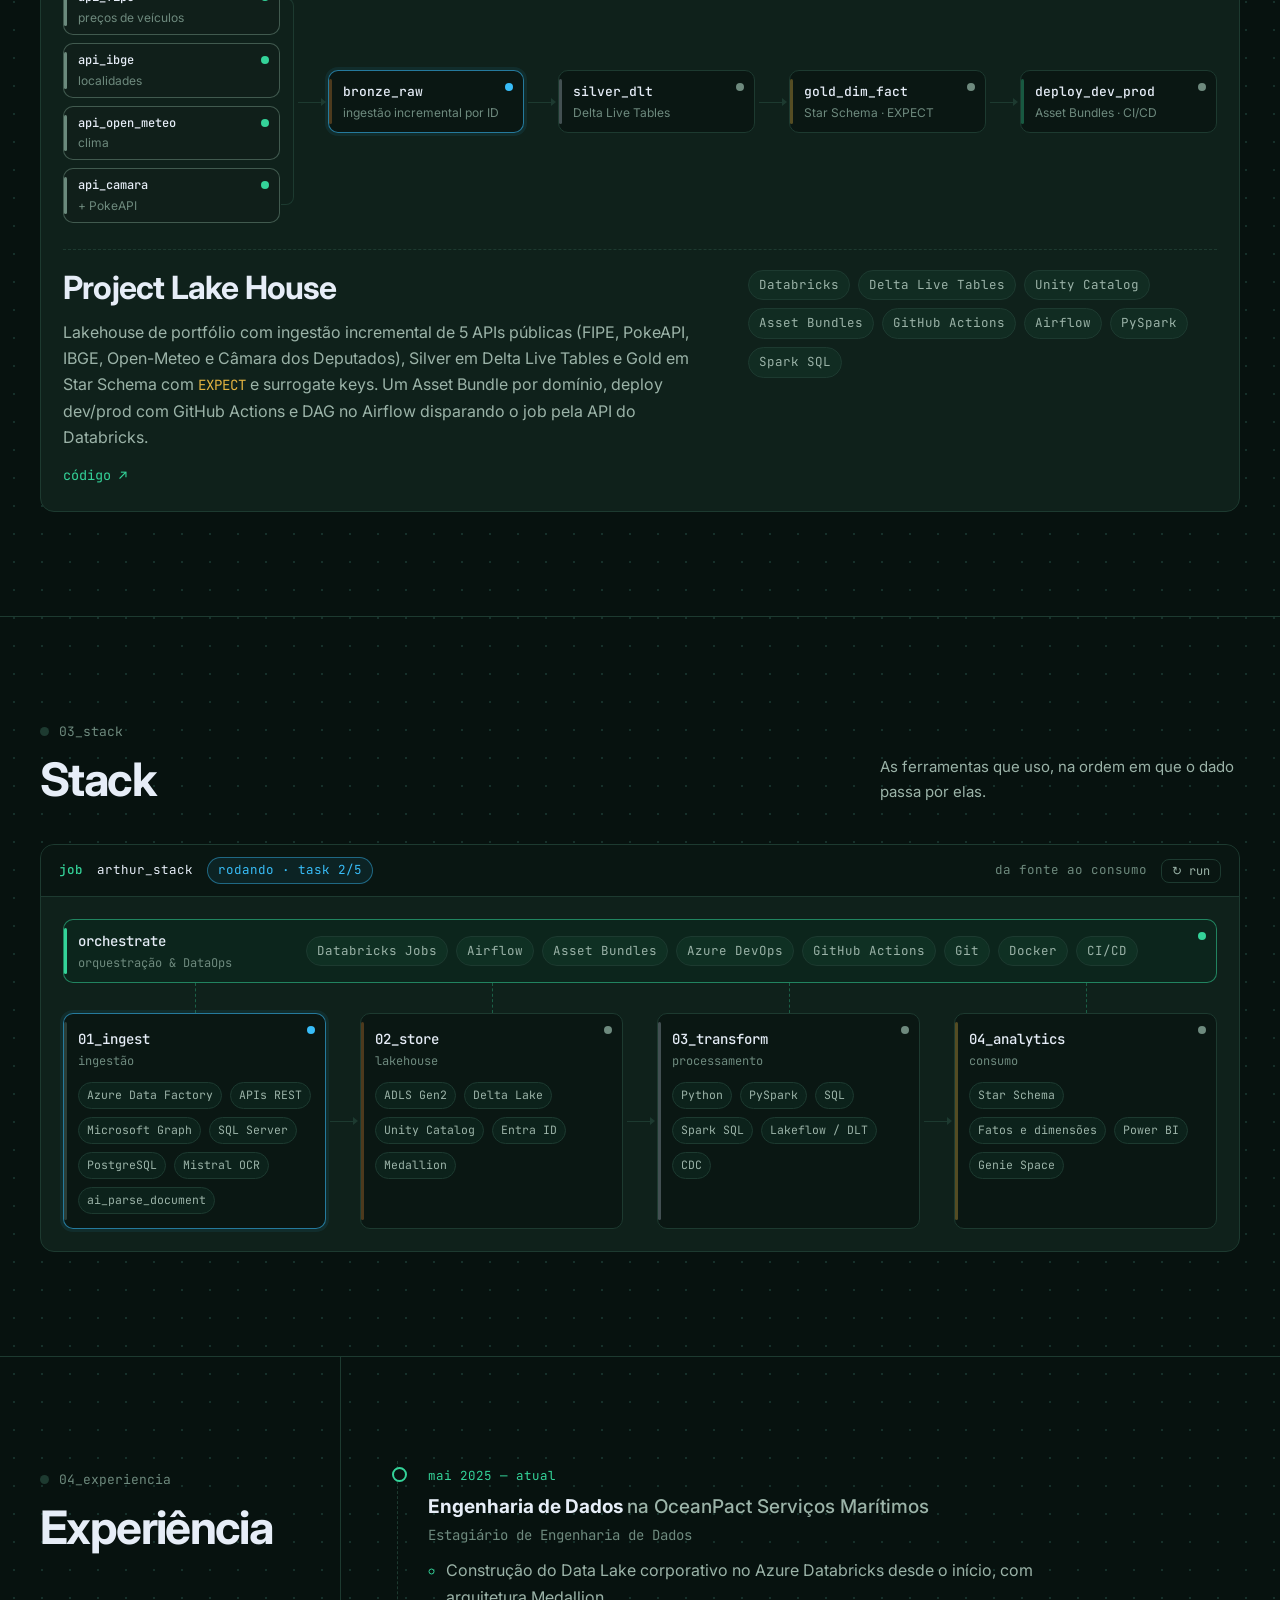
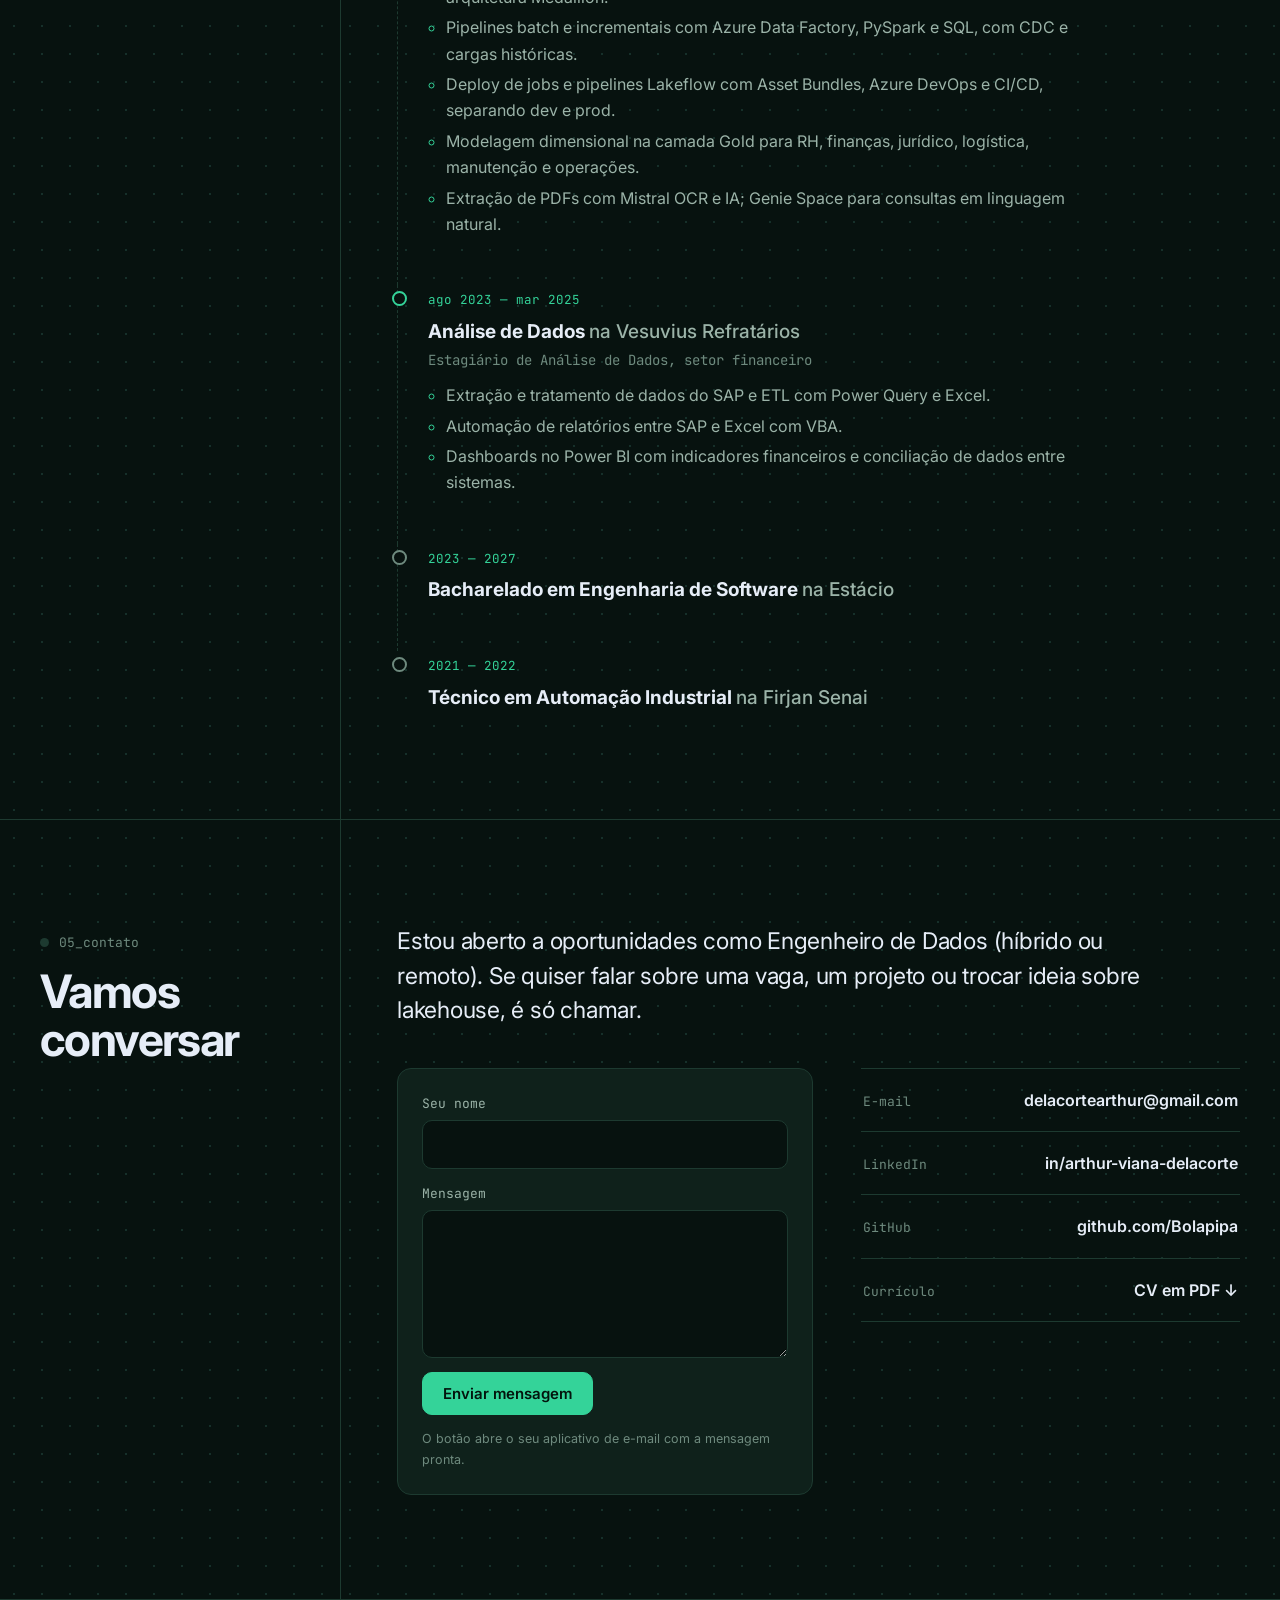
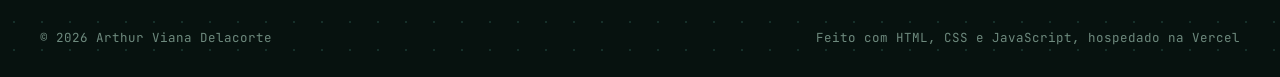
==== commit 421988f5: "feat: endereco novo do site do Clock-in (clock-in-monitor.vercel.app)" ====
--- a/index.html
+++ b/index.html
@@ -271,7 +271,7 @@
                   dos arquivos (hash e schema) para dizer se cada base realmente se atualiza no prazo.
                 </p>
                 <p class="job__nota">Em construção: a coleta, a Silver e o site rodam todo dia; o status por conteúdo ainda está em andamento.</p>
-                <a class="projeto__link" href="https://clock-in-indol.vercel.app" target="_blank" rel="noopener">site ↗</a>
+                <a class="projeto__link" href="https://clock-in-monitor.vercel.app" target="_blank" rel="noopener">site ↗</a>
                 <a class="projeto__link" href="https://github.com/Bolapipa/clock-in" target="_blank" rel="noopener">código ↗</a>
               </div>
               <ul class="chips">
@@ -282,7 +282,7 @@
 
             <!-- Captura do site no ar (clique abre o site) -->
             <figure class="job__captura">
-              <a href="https://clock-in-indol.vercel.app" target="_blank" rel="noopener" aria-label="Abrir o site do Clock-in">
+              <a href="https://clock-in-monitor.vercel.app" target="_blank" rel="noopener" aria-label="Abrir o site do Clock-in">
                 <img src="img/clock-in.png" width="1280" height="760" loading="lazy"
                   alt="Página inicial do Clock-in: um relógio feito de pontos coloridos mostra que 91,2% dos links testados respondem bem.">
               </a>
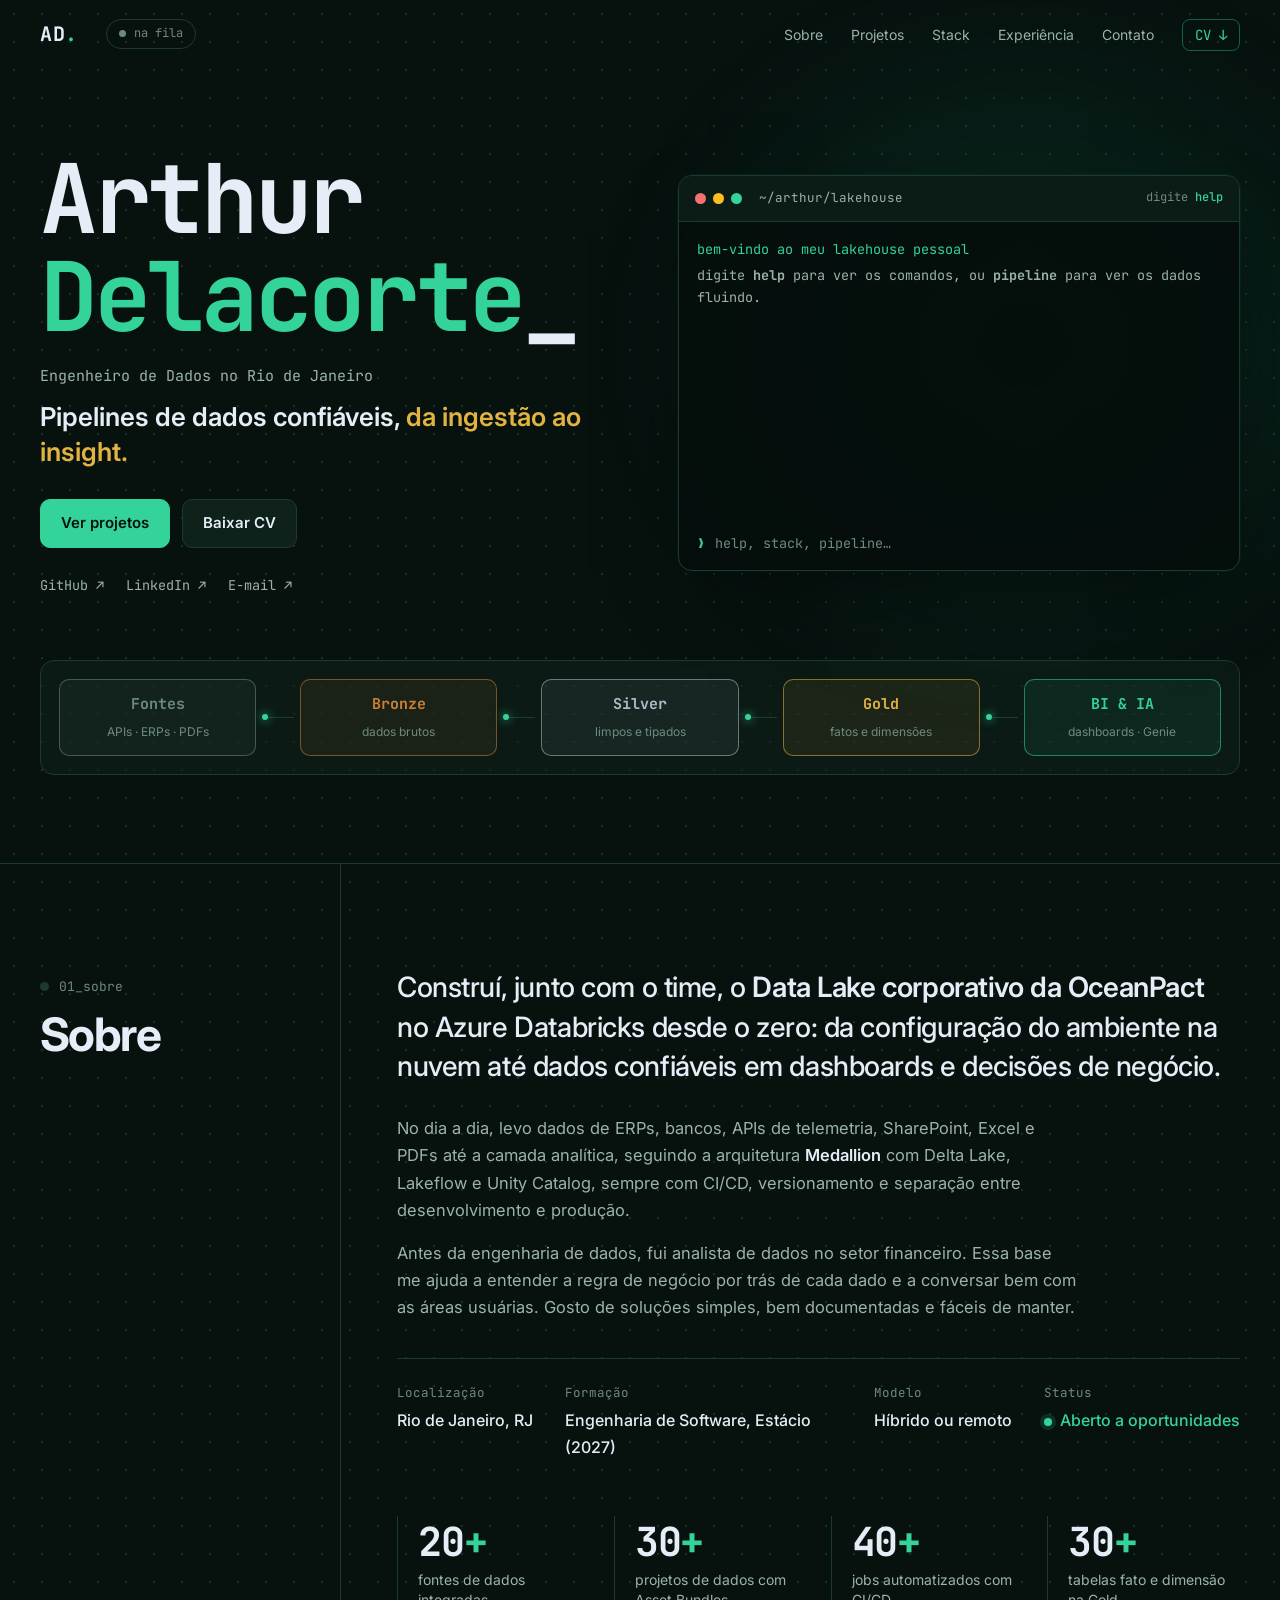
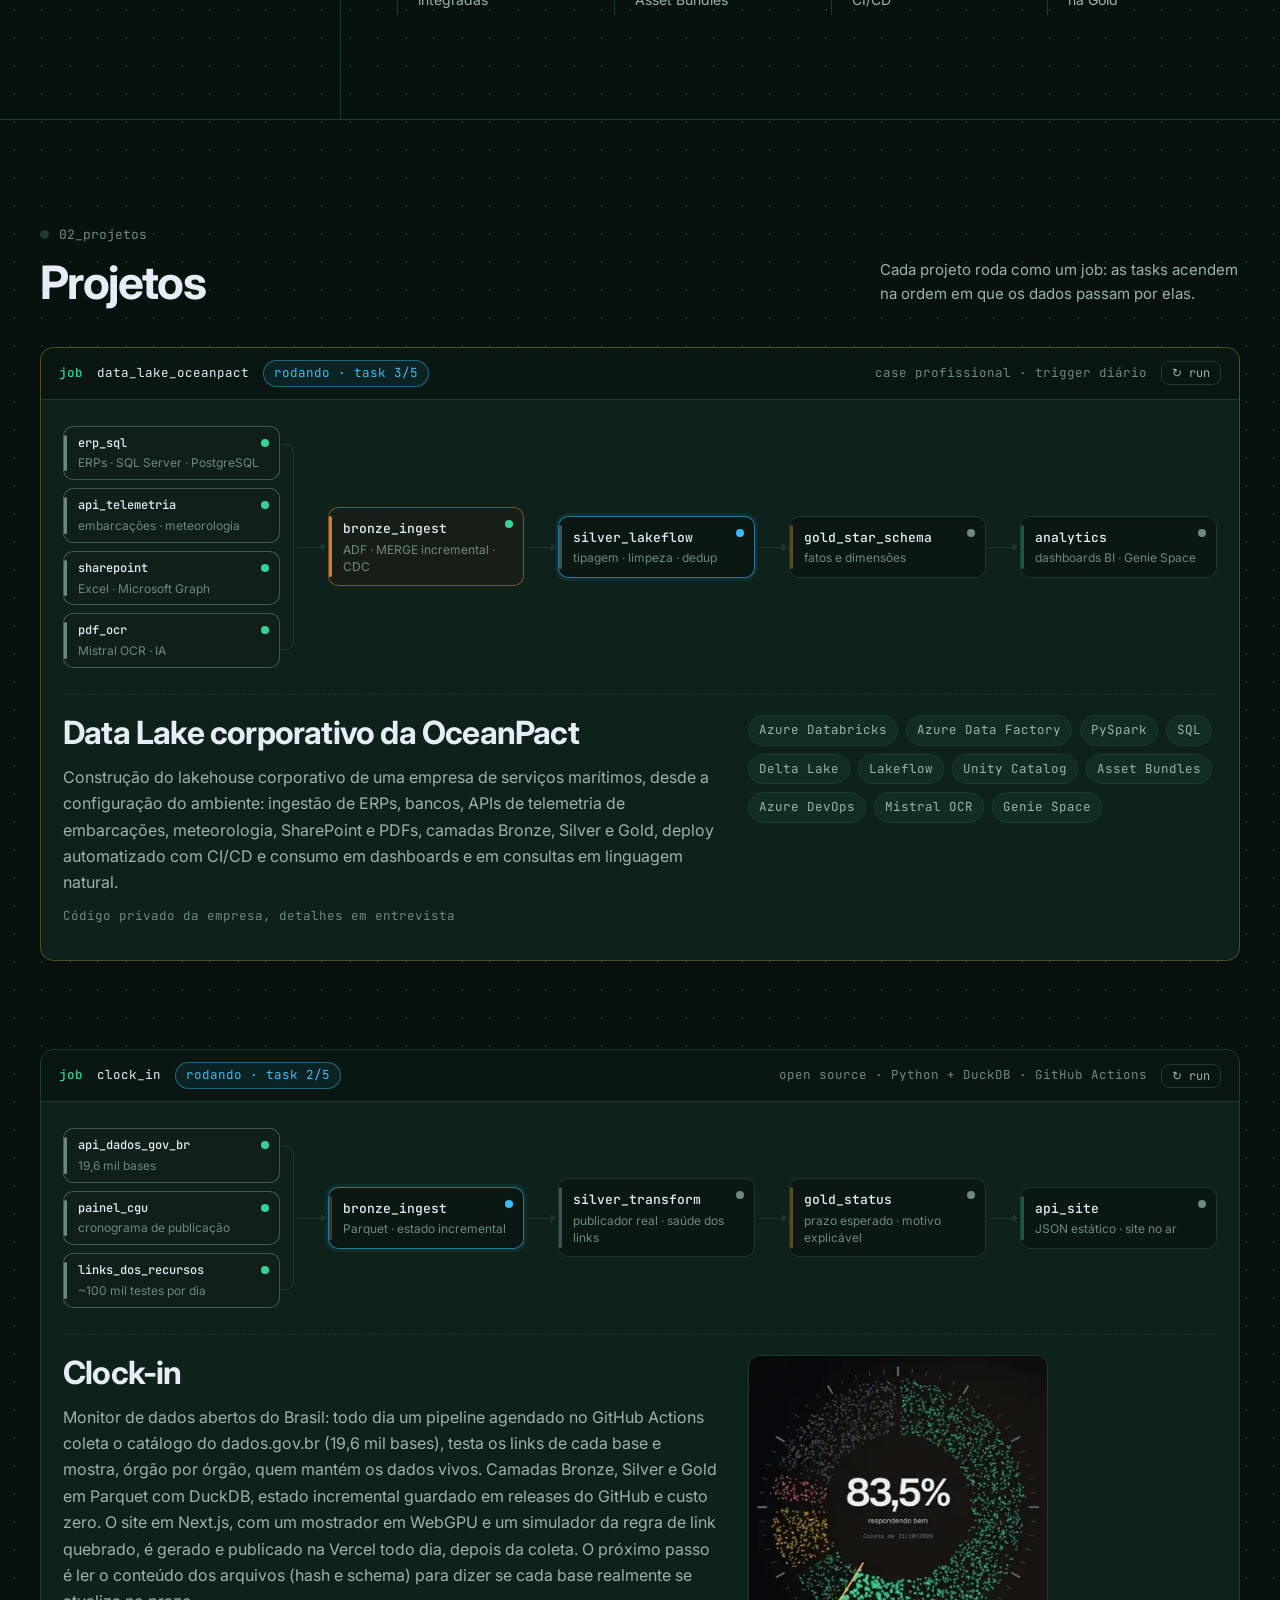
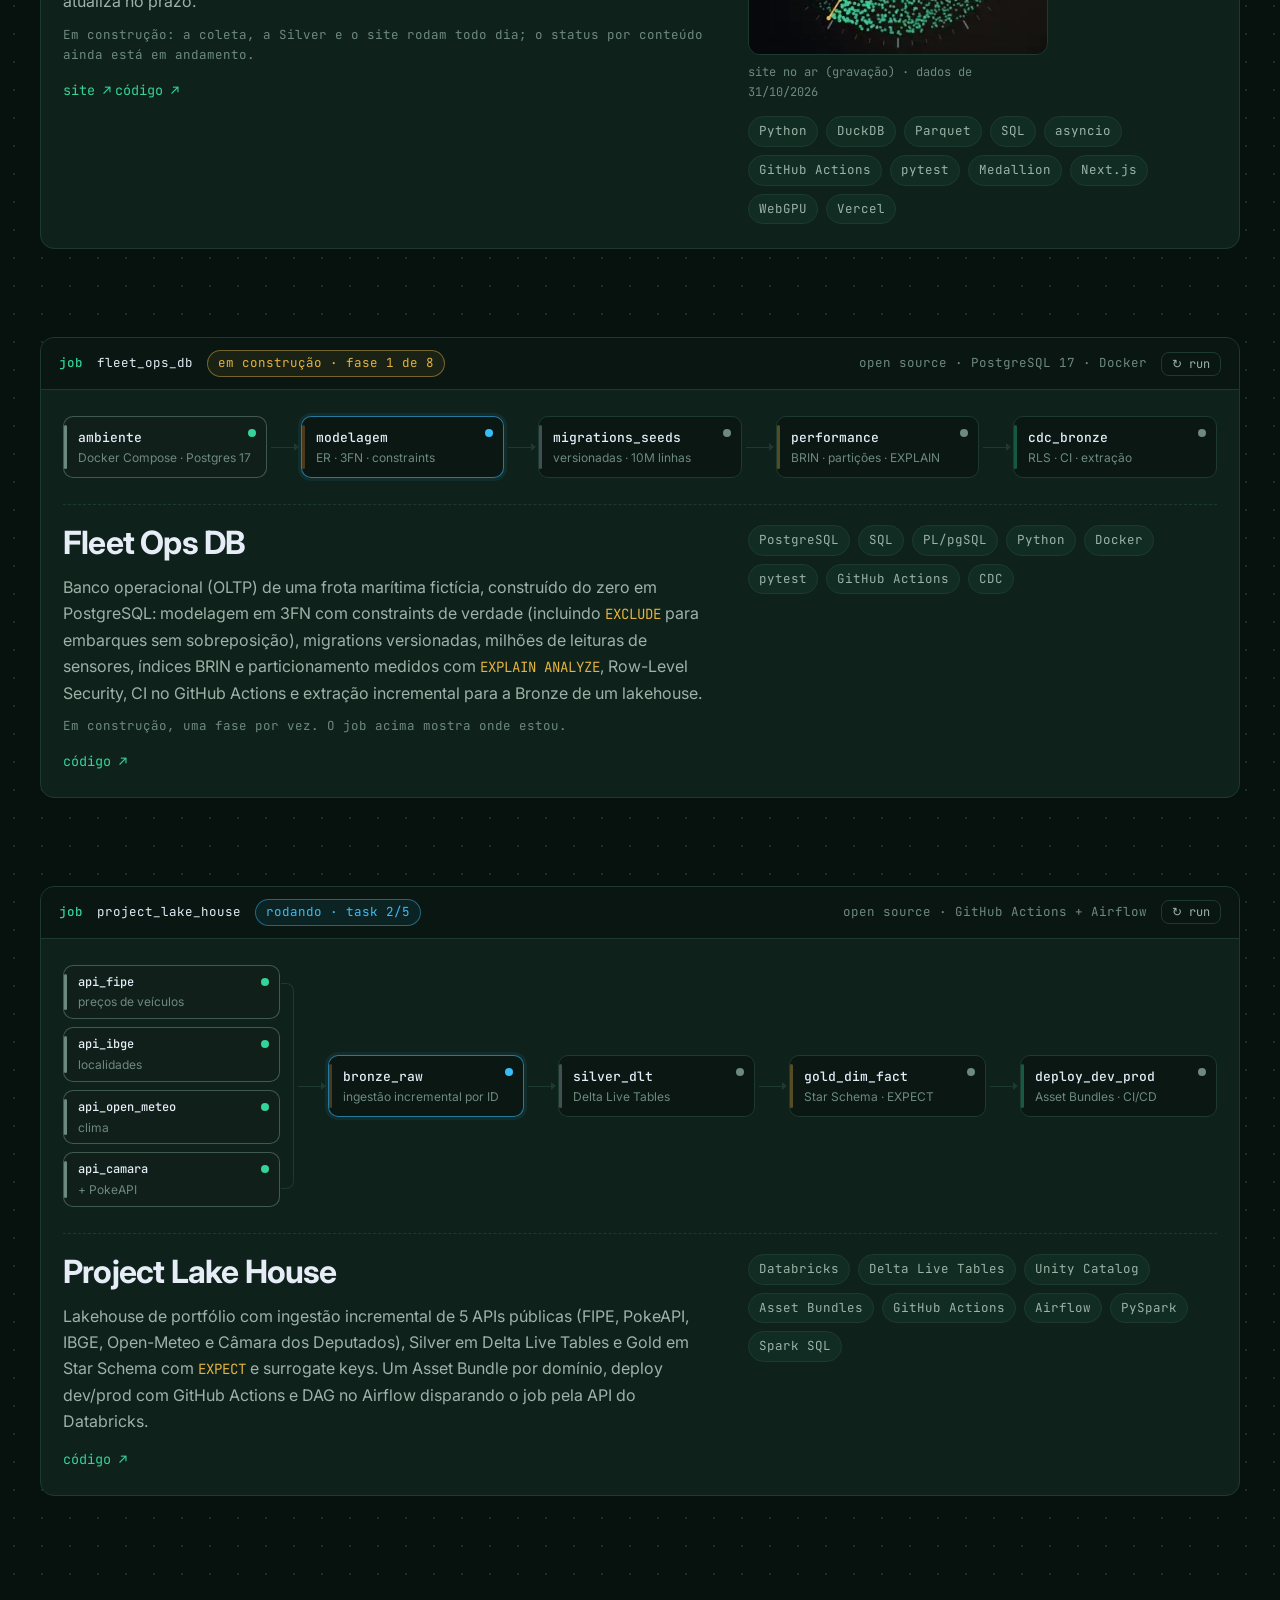
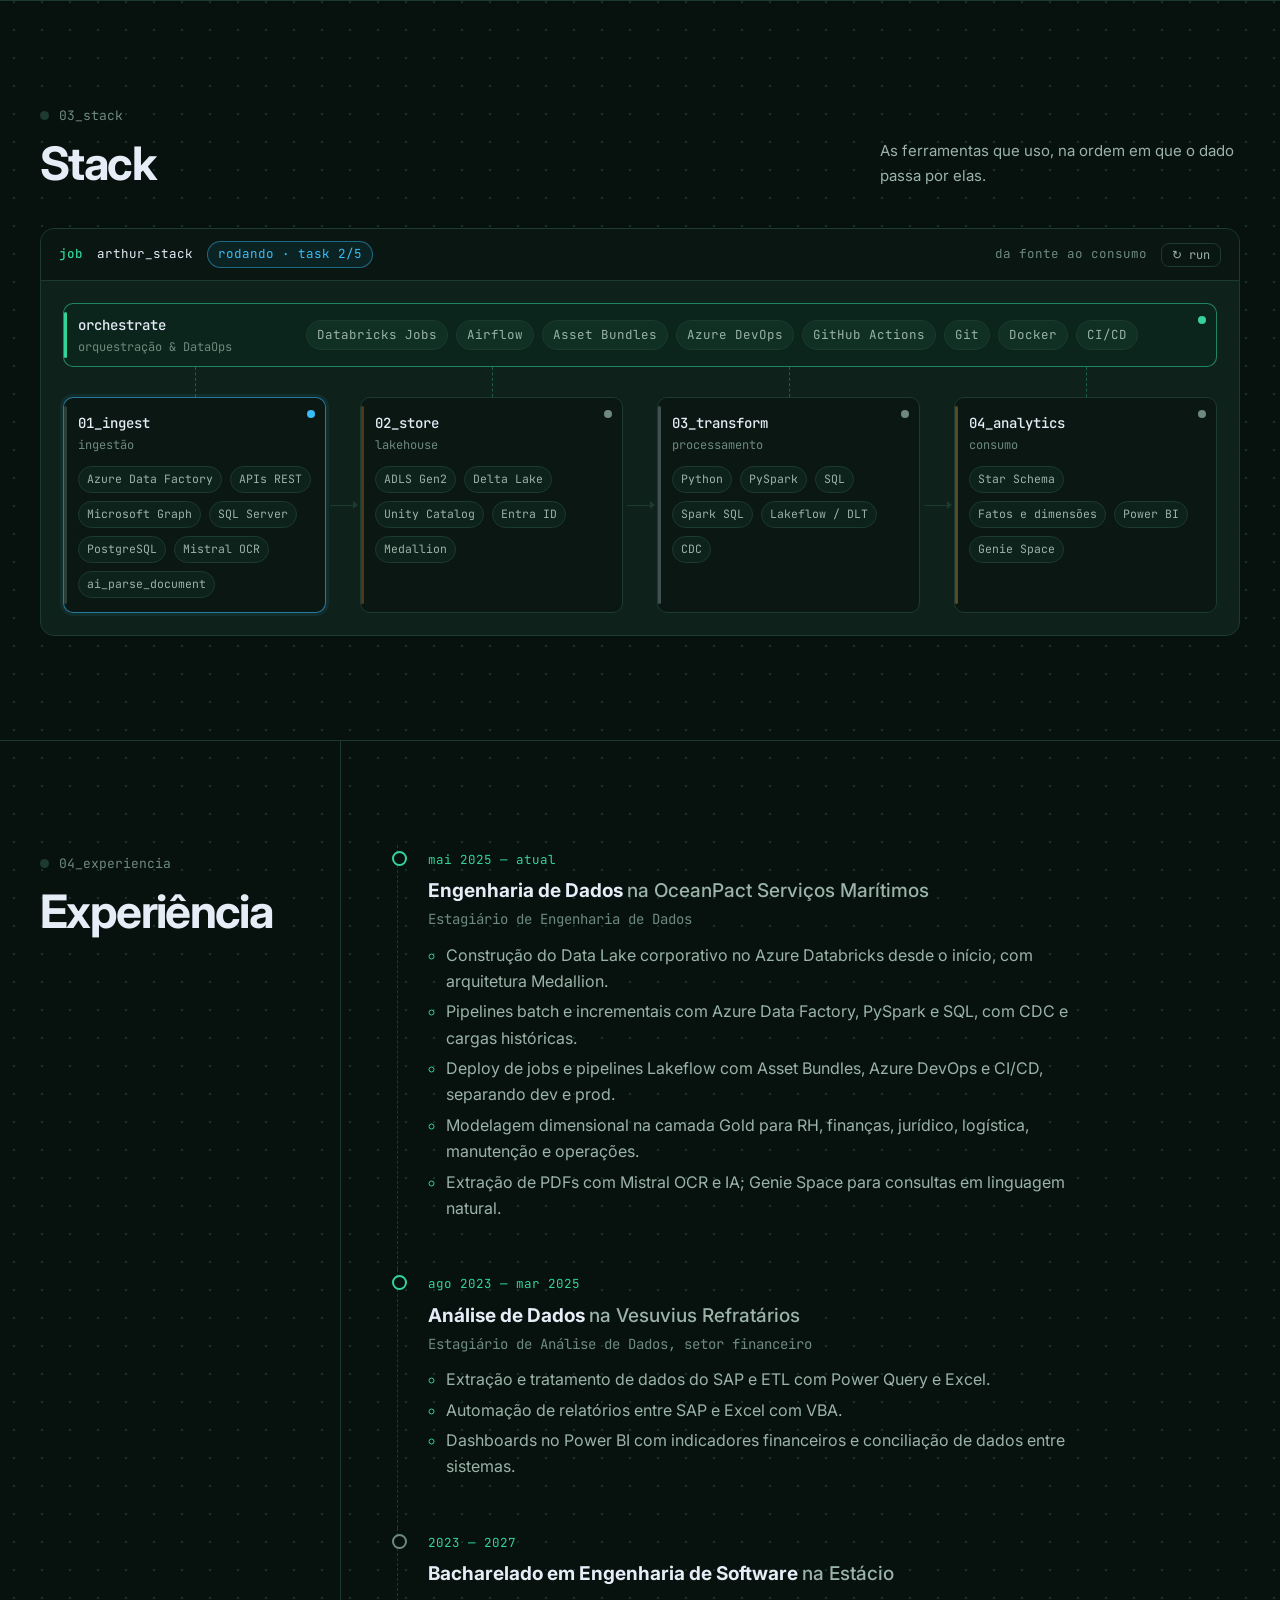
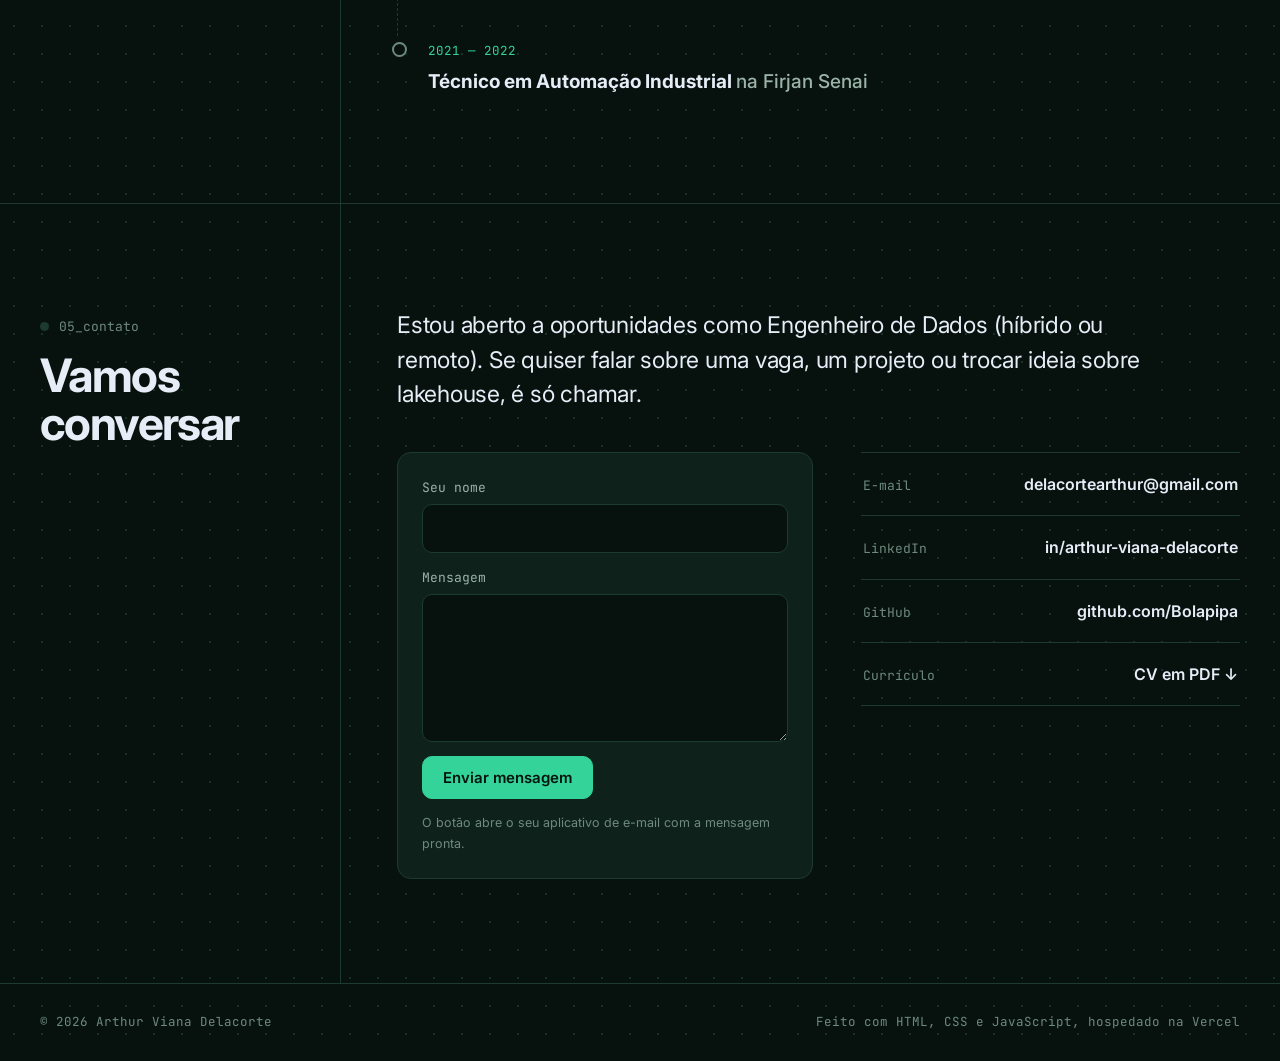
==== commit baceeeae: "feat: gravacao animada e menor do mostrador do Clock-in no cartao do projeto A captura estatica larg" ====
--- a/index.html
+++ b/index.html
@@ -274,20 +274,24 @@
                 <a class="projeto__link" href="https://clock-in-monitor.vercel.app" target="_blank" rel="noopener">site ↗</a>
                 <a class="projeto__link" href="https://github.com/Bolapipa/clock-in" target="_blank" rel="noopener">código ↗</a>
               </div>
-              <ul class="chips">
-                <li>Python</li><li>DuckDB</li><li>Parquet</li><li>SQL</li><li>asyncio</li>
-                <li>GitHub Actions</li><li>pytest</li><li>Medallion</li><li>Next.js</li><li>WebGPU</li><li>Vercel</li>
-              </ul>
-            </div>
-
-            <!-- Captura do site no ar (clique abre o site) -->
-            <figure class="job__captura">
-              <a href="https://clock-in-monitor.vercel.app" target="_blank" rel="noopener" aria-label="Abrir o site do Clock-in">
-                <img src="img/clock-in.png" width="1280" height="760" loading="lazy"
-                  alt="Página inicial do Clock-in: um relógio feito de pontos coloridos mostra que 91,2% dos links testados respondem bem.">
-              </a>
-              <figcaption>site no ar · dados de 30/10/2026 · mostrador em WebGPU</figcaption>
-            </figure>
+              <div class="job__lado">
+                <!-- Gravação do mostrador do site no ar, em laço de 9 s (clique abre o site) -->
+                <figure class="job__captura">
+                  <a href="https://clock-in-monitor.vercel.app" target="_blank" rel="noopener" aria-label="Abrir o site do Clock-in">
+                    <picture>
+                      <source media="(prefers-reduced-motion: reduce)" srcset="img/clock-in-parado.png">
+                      <img src="img/clock-in.webp" width="360" height="360" loading="lazy"
+                        alt="Mostrador do Clock-in: um relógio feito de pontos coloridos, em que um ponteiro âmbar varre os links e mostra que 83,5% respondem bem.">
+                    </picture>
+                  </a>
+                  <figcaption>site no ar (gravação) · dados de 31/10/2026</figcaption>
+                </figure>
+                <ul class="chips">
+                  <li>Python</li><li>DuckDB</li><li>Parquet</li><li>SQL</li><li>asyncio</li>
+                  <li>GitHub Actions</li><li>pytest</li><li>Medallion</li><li>Next.js</li><li>WebGPU</li><li>Vercel</li>
+                </ul>
+              </div>
+            </div>
           </article>
 
           <!-- Projeto: banco operacional em construção. data-parcial = quantas etapas já terminaram -->
--- a/style.css
+++ b/style.css
@@ -414,8 +414,9 @@
 .job__info p { margin: 0 0 10px; color: var(--texto-suave); }
 .job__nota { font-family: var(--mono); font-size: 12.5px; color: var(--texto-fraco) !important; }
 
-/* Captura do projeto: faixa abaixo do texto, clicável */
-.job__captura { margin: 0 22px 24px; }
+/* Gravação do projeto: pequena, no topo da coluna da direita, clicável */
+.job__lado { display: grid; gap: 14px; }
+.job__captura { margin: 0; max-width: 300px; }
 .job__captura a {
   display: block; overflow: hidden; border: 1px solid var(--borda); border-radius: 12px;
   transition: border-color .2s, transform .2s;
